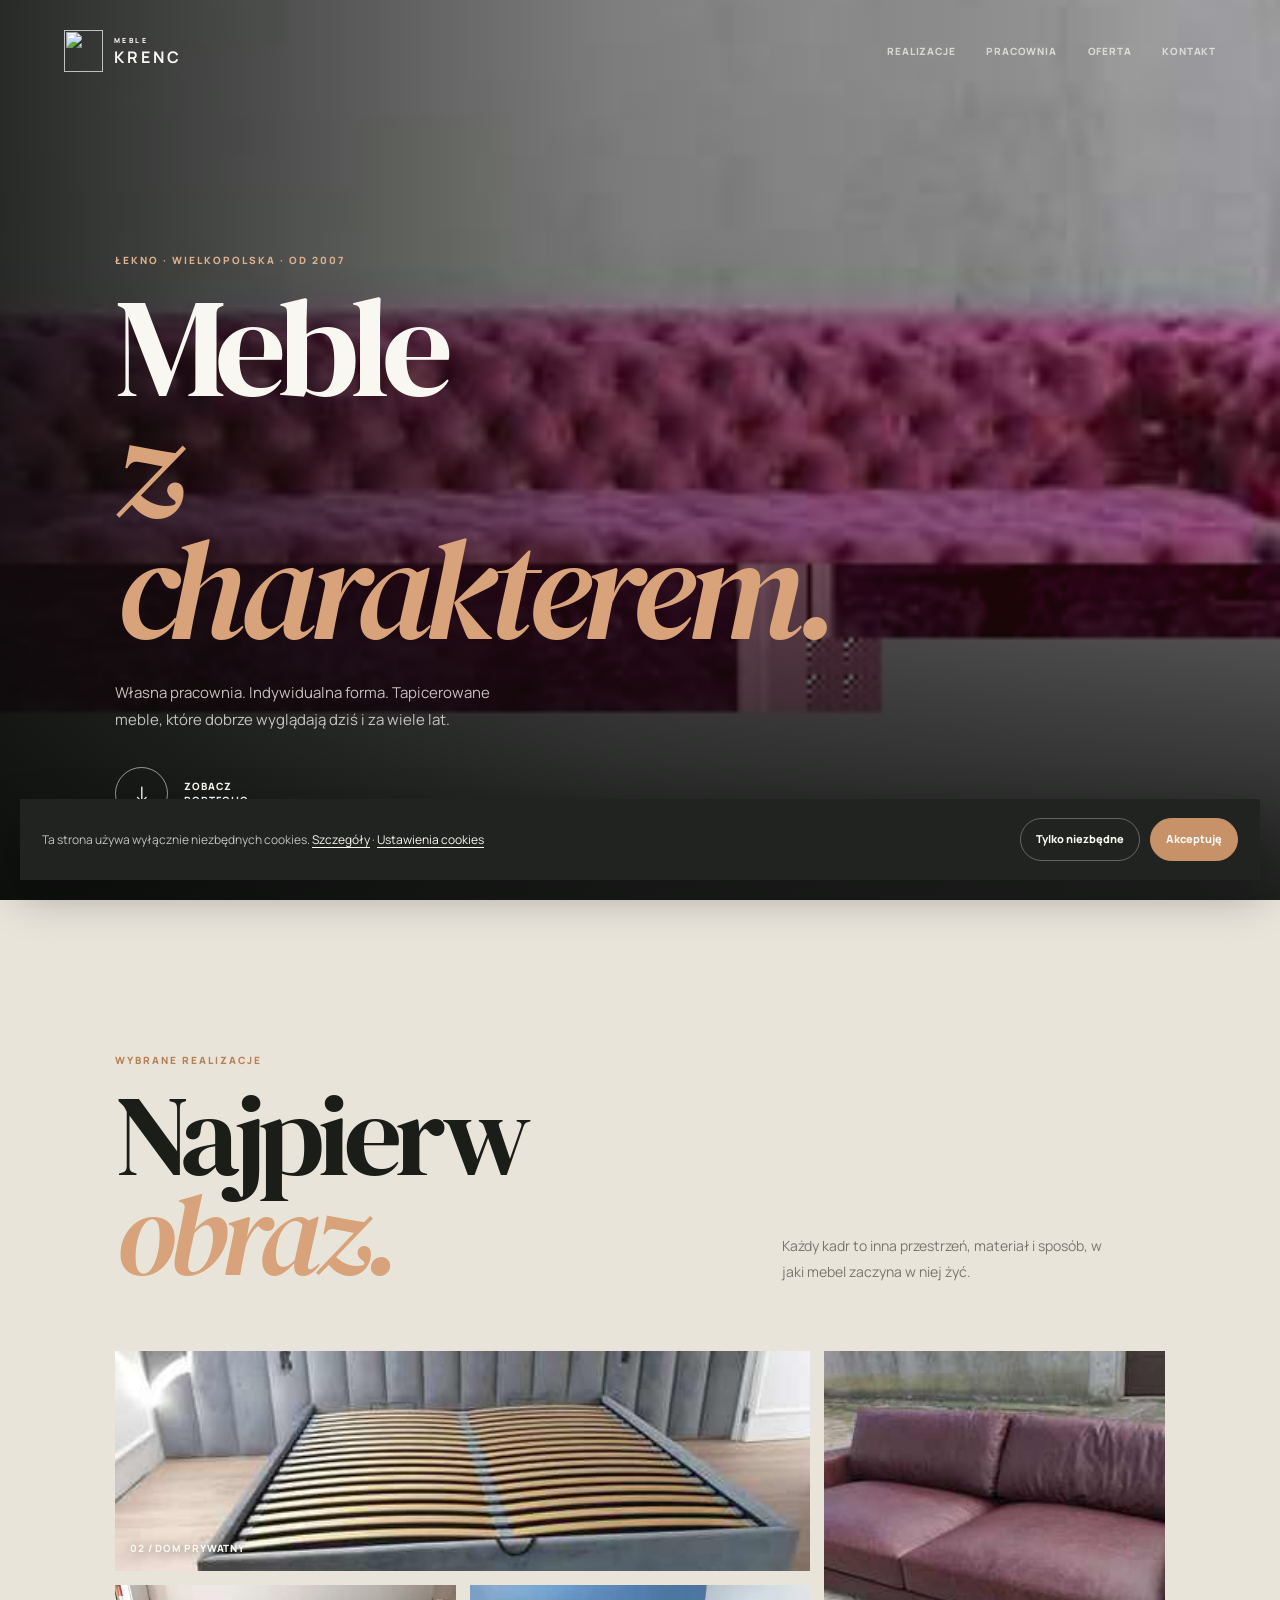
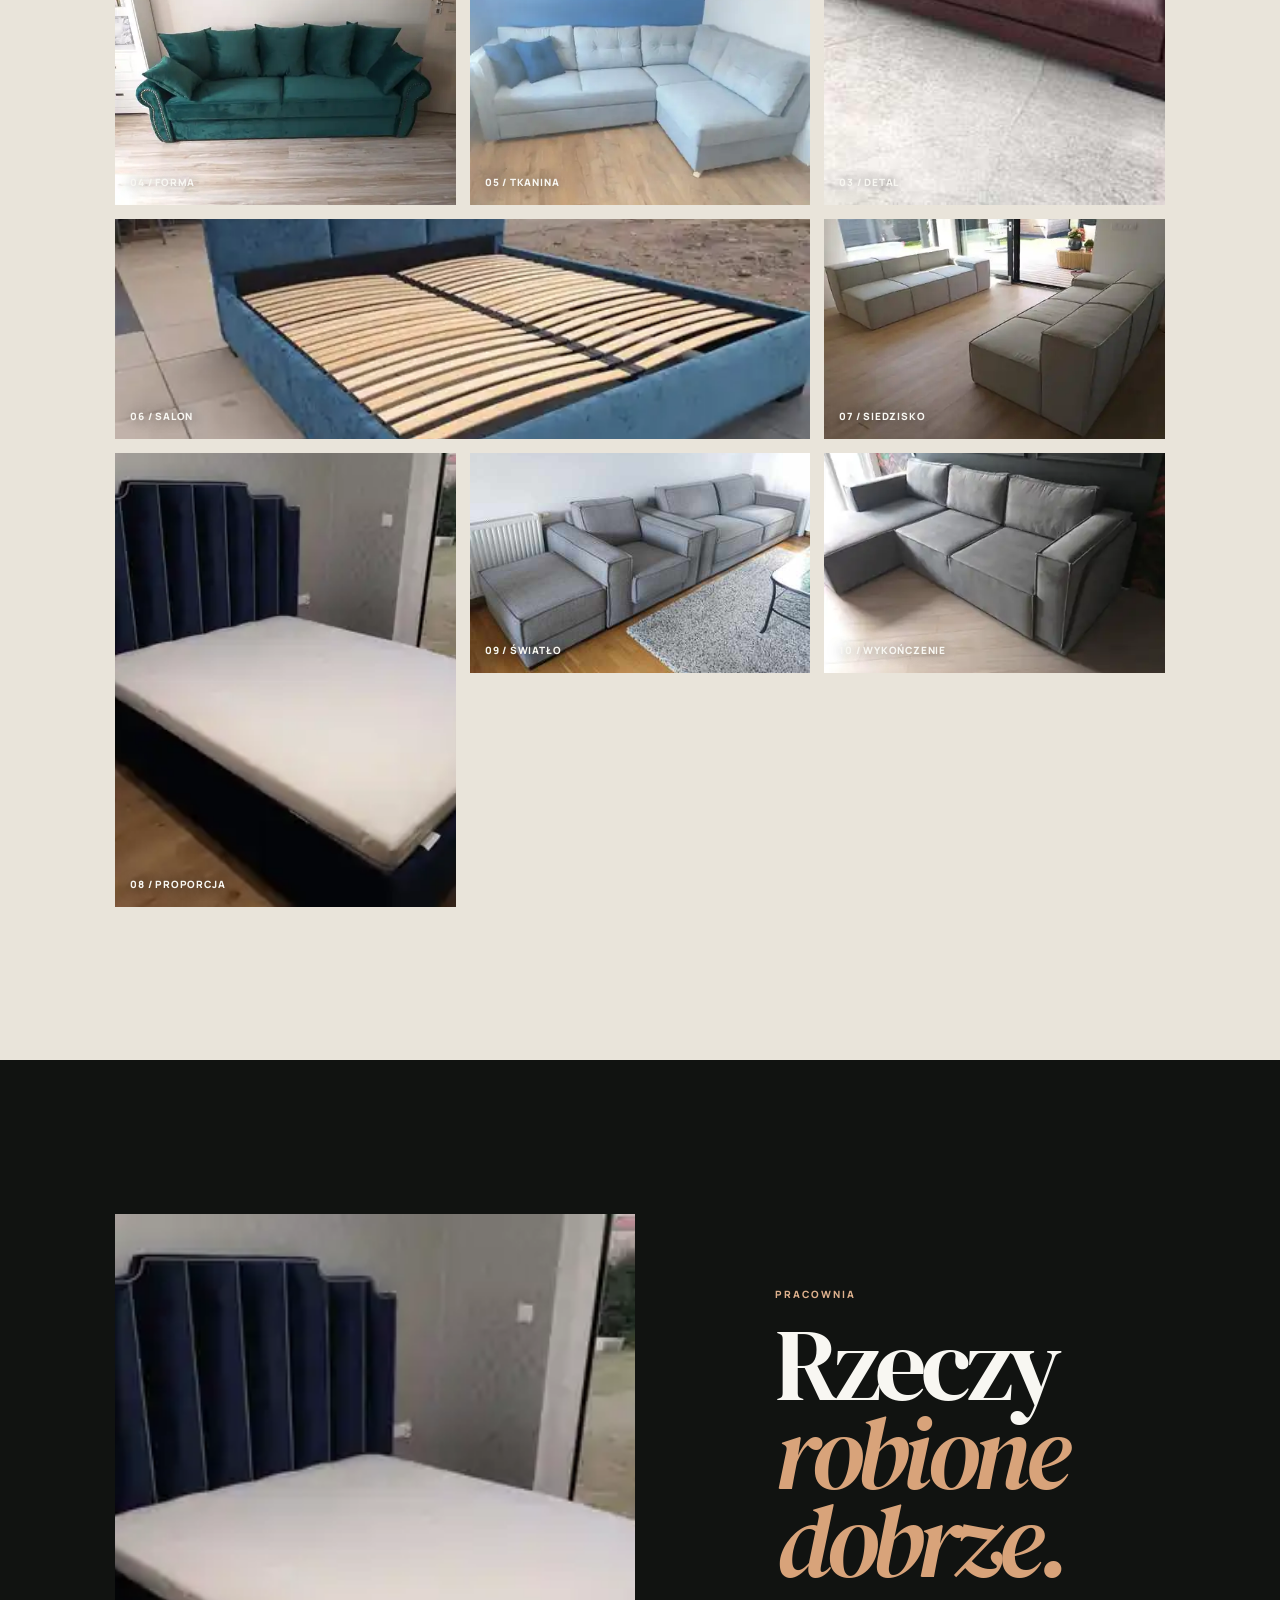
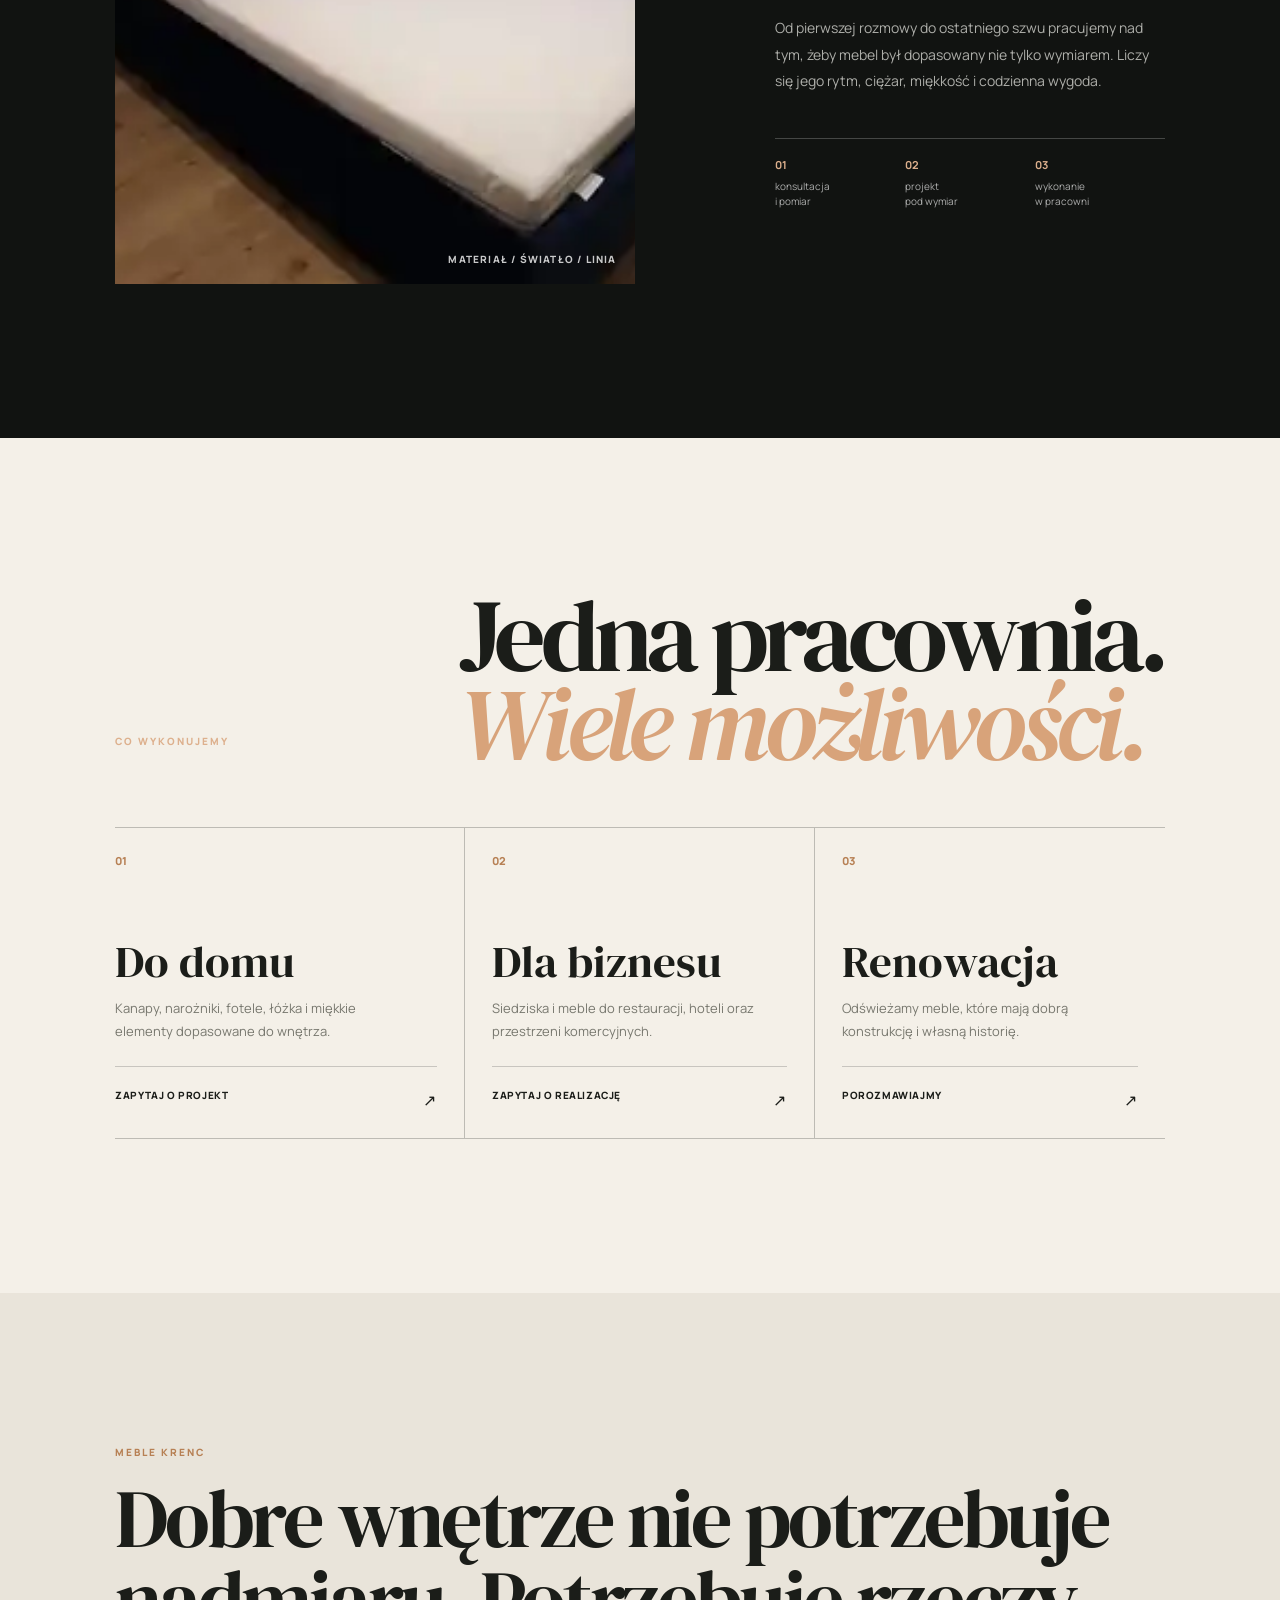
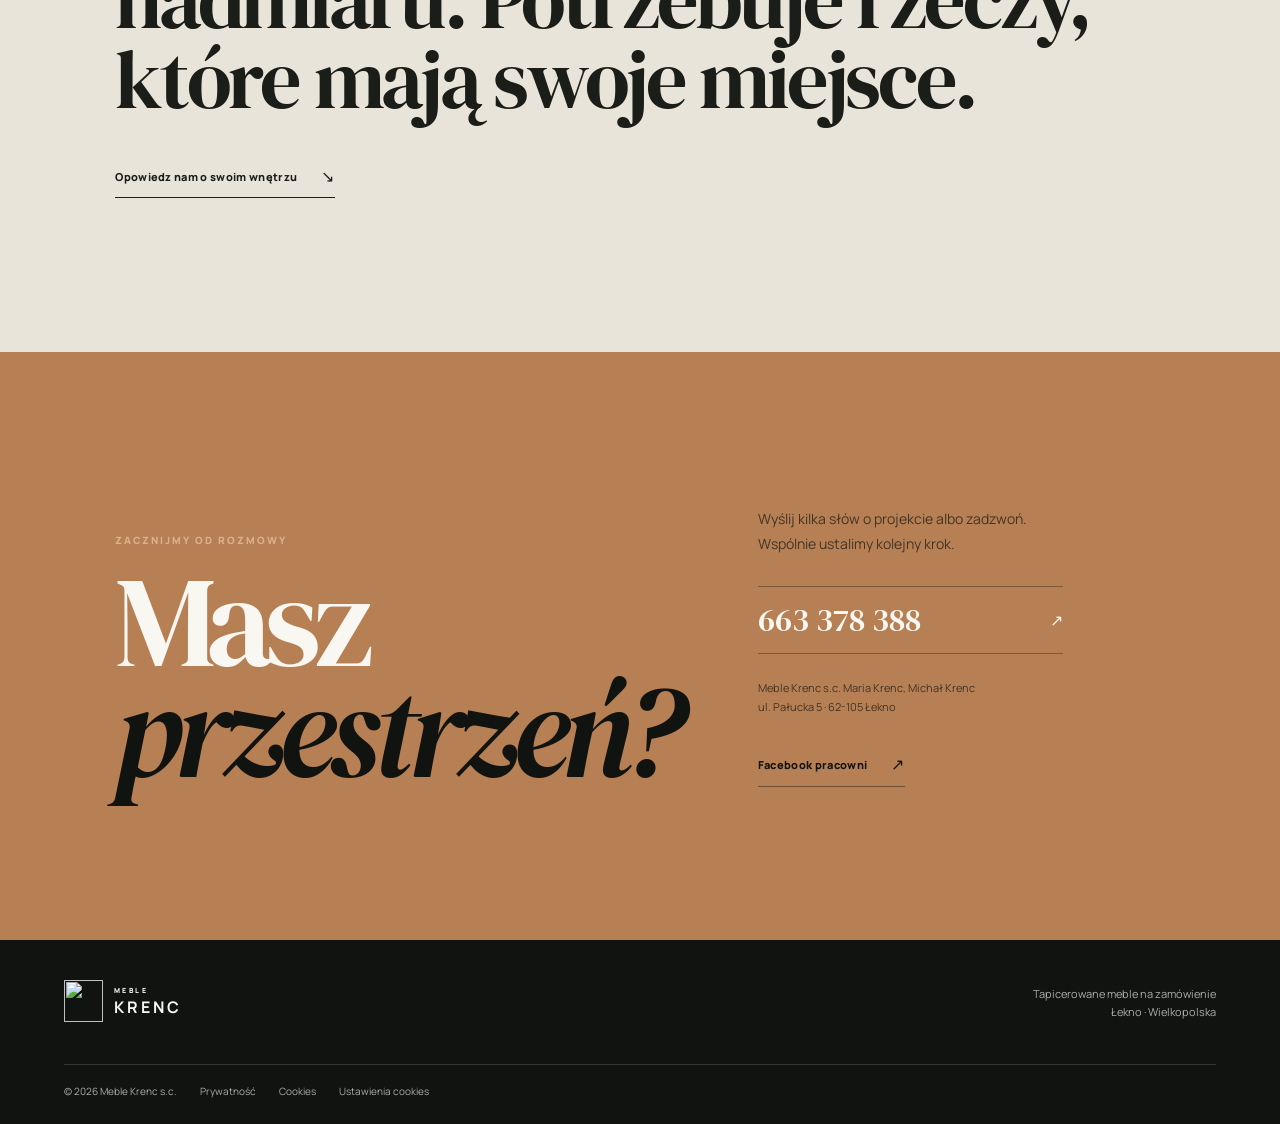
==== index.html @ 5c6c51c1 "create gallery proposal" ====
<!doctype html>
<html lang="pl">
<head>
  <meta charset="utf-8" />
  <meta name="viewport" content="width=device-width, initial-scale=1" />
  <meta name="theme-color" content="#111311" />
  <meta name="description" content="Meble Krenc — meble tapicerowane wykonywane na zamówienie." />
  <title>Meble Krenc — gallery proposal</title>
  <link rel="icon" href="assets/favicon.svg" type="image/svg+xml" />
  <link rel="stylesheet" href="style.css" />
  <script defer src="app.js"></script>
</head>
<body>
  <a class="skip" href="#main">Przejdź do treści</a>
  <header class="site-header">
    <a class="brand" href="#start" aria-label="Meble Krenc — początek strony"><img src="assets/logo-light.svg" alt="" /><span><small>MEBLE</small><strong>KRENC</strong></span></a>
    <button class="menu" type="button" aria-expanded="false" aria-controls="site-nav"><i></i><i></i><span class="sr-only">Otwórz menu</span></button>
    <nav class="site-nav" id="site-nav" aria-label="Nawigacja"><a href="#realizacje">Realizacje</a><a href="#pracownia">Pracownia</a><a href="#oferta">Oferta</a><a href="#kontakt">Kontakt</a></nav>
  </header>

  <main id="main">
    <section class="hero" id="start">
      <figure class="hero-media"><img src="assets/realizacja-01.svg" alt="Mebel tapicerowany w jasnym wnętrzu — realizacja Meble Krenc" /><span class="hero-shade"></span></figure>
      <div class="hero-content"><p class="eyebrow">Łekno · Wielkopolska · od 2007</p><h1>Meble<br /><em>z charakterem.</em></h1><p class="hero-lead">Własna pracownia. Indywidualna forma. Tapicerowane meble, które dobrze wyglądają dziś i za wiele lat.</p><a class="circle-link" href="#realizacje" aria-label="Zobacz realizacje"><span>↓</span><small>zobacz<br />portfolio</small></a></div>
      <div class="hero-index">01 <span>/</span> 04</div>
    </section>

    <section class="work section" id="realizacje">
      <div class="section-intro"><p class="eyebrow dark">Wybrane realizacje</p><h2>Najpierw<br /><em>obraz.</em></h2><p>Każdy kadr to inna przestrzeń, materiał i sposób, w jaki mebel zaczyna w niej żyć.</p></div>
      <div class="work-grid">
        <a class="work-card work-card--wide" data-lightbox href="assets/realizacja-02.svg"><img src="assets/realizacja-02.svg" alt="Realizacja Meble Krenc 02" /><span>02 / dom prywatny</span></a>
        <a class="work-card work-card--tall" data-lightbox href="assets/realizacja-03.svg"><img src="assets/realizacja-03.svg" alt="Realizacja Meble Krenc 03" /><span>03 / detal</span></a>
        <a class="work-card" data-lightbox href="assets/realizacja-04.svg"><img src="assets/realizacja-04.svg" alt="Realizacja Meble Krenc 04" /><span>04 / forma</span></a>
        <a class="work-card" data-lightbox href="assets/realizacja-05.svg"><img src="assets/realizacja-05.svg" alt="Realizacja Meble Krenc 05" /><span>05 / tkanina</span></a>
        <a class="work-card work-card--wide" data-lightbox href="assets/realizacja-06.svg"><img src="assets/realizacja-06.svg" alt="Realizacja Meble Krenc 06" /><span>06 / salon</span></a>
        <a class="work-card" data-lightbox href="assets/realizacja-07.svg"><img src="assets/realizacja-07.svg" alt="Realizacja Meble Krenc 07" /><span>07 / siedzisko</span></a>
        <a class="work-card work-card--tall" data-lightbox href="assets/realizacja-08.svg"><img src="assets/realizacja-08.svg" alt="Realizacja Meble Krenc 08" /><span>08 / proporcja</span></a>
        <a class="work-card" data-lightbox href="assets/realizacja-09.svg"><img src="assets/realizacja-09.svg" alt="Realizacja Meble Krenc 09" /><span>09 / światło</span></a>
        <a class="work-card" data-lightbox href="assets/realizacja-10.svg"><img src="assets/realizacja-10.svg" alt="Realizacja Meble Krenc 10" /><span>10 / wykończenie</span></a>
      </div>
    </section>

    <section class="atelier section" id="pracownia"><div class="atelier-image"><img src="assets/realizacja-08.svg" alt="Detal tapicerowanego mebla Meble Krenc" /><span class="image-note">materiał / światło / linia</span></div><div class="atelier-copy"><p class="eyebrow">Pracownia</p><h2>Rzeczy<br /><em>robione dobrze.</em></h2><p>Od pierwszej rozmowy do ostatniego szwu pracujemy nad tym, żeby mebel był dopasowany nie tylko wymiarem. Liczy się jego rytm, ciężar, miękkość i codzienna wygoda.</p><div class="stats"><span><b>01</b> konsultacja<br />i pomiar</span><span><b>02</b> projekt<br />pod wymiar</span><span><b>03</b> wykonanie<br />w pracowni</span></div></div></section>

    <section class="offer section" id="oferta"><div class="offer-head"><p class="eyebrow">Co wykonujemy</p><h2>Jedna pracownia.<br /><em>Wiele możliwości.</em></h2></div><div class="offer-list"><article><span>01</span><h3>Do domu</h3><p>Kanapy, narożniki, fotele, łóżka i miękkie elementy dopasowane do wnętrza.</p><a href="#kontakt">Zapytaj o projekt <b>↗</b></a></article><article><span>02</span><h3>Dla biznesu</h3><p>Siedziska i meble do restauracji, hoteli oraz przestrzeni komercyjnych.</p><a href="#kontakt">Zapytaj o realizację <b>↗</b></a></article><article><span>03</span><h3>Renowacja</h3><p>Odświeżamy meble, które mają dobrą konstrukcję i własną historię.</p><a href="#kontakt">Porozmawiajmy <b>↗</b></a></article></div></section>

    <section class="statement section"><p class="eyebrow dark">Meble Krenc</p><p class="statement-text">Dobre wnętrze nie potrzebuje nadmiaru. Potrzebuje rzeczy, które mają swoje miejsce.</p><a class="line-link" href="#kontakt">Opowiedz nam o swoim wnętrzu <b>↘</b></a></section>

    <section class="contact section" id="kontakt"><div><p class="eyebrow">Zacznijmy od rozmowy</p><h2>Masz<br /><em>przestrzeń?</em></h2></div><div class="contact-detail"><p>Wyślij kilka słów o projekcie albo zadzwoń. Wspólnie ustalimy kolejny krok.</p><a class="contact-phone" href="tel:+48663378388">663 378 388 <b>↗</b></a><p class="contact-address">Meble Krenc s.c. Maria Krenc, Michał Krenc<br />ul. Pałucka 5 · 62-105 Łekno</p><a class="line-link" href="https://www.facebook.com/MebleKrenc/" target="_blank" rel="noreferrer">Facebook pracowni <b>↗</b></a></div></section>
  </main>

  <footer class="footer"><div class="footer-mark"><a class="brand" href="#start"><img src="assets/logo-light.svg" alt="" /><span><small>MEBLE</small><strong>KRENC</strong></span></a><p>Tapicerowane meble na zamówienie<br />Łekno · Wielkopolska</p></div><div class="footer-links"><span>© <span data-year></span> Meble Krenc s.c.</span><a href="polityka-prywatnosci.html">Prywatność</a><a href="cookies.html">Cookies</a><button class="footer-cookie" data-cookie-open type="button">Ustawienia cookies</button></div></footer>

  <div class="lightbox" data-lightbox-root hidden><button data-lightbox-close type="button" aria-label="Zamknij">×</button><img data-lightbox-image alt="" /></div>
  <aside class="cookie-bar" data-cookie-bar hidden><p>Ta strona używa wyłącznie niezbędnych cookies. <a href="cookies.html">Szczegóły</a> · <button class="cookie-open" data-cookie-open type="button">Ustawienia cookies</button></p><div class="cookie-actions"><button data-cookie-essential type="button">Tylko niezbędne</button><button data-cookie-accept type="button">Akceptuję</button></div></aside>
  <div class="cookie-settings" data-cookie-settings hidden><section class="cookie-dialog" role="dialog" aria-modal="true" aria-labelledby="cookie-title"><h2 id="cookie-title">Ustawienia cookies</h2><p>Ta statyczna wersja nie używa narzędzi analitycznych ani marketingowych.</p><div class="cookie-row"><span>Niezbędne<small>Zawsze aktywne — potrzebne do działania strony.</small></span><input type="checkbox" checked disabled aria-label="Cookies niezbędne" /></div><div class="cookie-row"><span>Analityczne<small>Obecnie nieużywane.</small></span><input type="checkbox" disabled aria-label="Cookies analityczne" /></div><div class="cookie-actions"><button data-cookie-close type="button">Anuluj</button><button data-cookie-save type="button">Zapisz wybór</button></div></section></div>
</body>
</html>
---- style.css ----
@import url('https://fonts.googleapis.com/css2?family=DM+Serif+Display:ital@0;1&family=Manrope:wght@400;500;600;700;800&display=swap');
:root{--black:#111311;--ink:#1b1d19;--paper:#e9e4da;--cream:#f4f0e8;--white:#f8f7f2;--copper:#b78054;--muted:#77776e;--display:'DM Serif Display',Georgia,serif;--body:'Manrope',Arial,sans-serif}*{box-sizing:border-box}html{scroll-behavior:smooth}body{margin:0;color:var(--white);background:var(--black);font:15px/1.7 var(--body);-webkit-font-smoothing:antialiased;overflow-x:hidden}body.menu-open{overflow:hidden}a{color:inherit;text-decoration:none}button{font:inherit;cursor:pointer}img{display:block;width:100%;max-width:100%}.skip{position:fixed;z-index:40;top:-60px;left:20px;padding:11px 15px;color:var(--black);background:var(--white)}.skip:focus{top:20px}.sr-only{position:absolute;width:1px;height:1px;overflow:hidden;clip:rect(0,0,0,0)}.site-header{position:absolute;z-index:10;top:0;right:0;left:0;display:flex;align-items:center;justify-content:space-between;padding:30px clamp(22px,5vw,74px)}.brand{display:inline-flex;align-items:center;gap:11px;color:var(--white)}.brand img{width:39px;height:42px;object-fit:contain}.brand span{display:flex;flex-direction:column;line-height:1}.brand small{font-size:7px;font-weight:800;letter-spacing:.35em}.brand strong{margin-top:5px;font-size:16px;letter-spacing:.18em}.site-nav{display:flex;align-items:center;gap:31px;font-size:10px;font-weight:800;letter-spacing:.08em;text-transform:uppercase}.site-nav a{opacity:.7;transition:color .2s,opacity .2s}.site-nav a:hover,.site-nav a:focus-visible{color:#d9a57b;opacity:1}.menu{display:none;width:43px;height:43px;padding:0;border:1px solid rgba(255,255,255,.45);border-radius:50%;background:transparent}.menu i{display:block;width:15px;height:1px;margin:5px auto;background:var(--white);transition:.2s}.menu[aria-expanded=true] i:first-child{transform:translateY(3px) rotate(45deg)}.menu[aria-expanded=true] i:nth-child(2){transform:translateY(-3px) rotate(-45deg)}.hero{position:relative;isolation:isolate;min-height:100svh;padding:clamp(150px,21vh,230px) clamp(22px,9vw,145px) 80px;display:flex;align-items:flex-end}.hero-media{position:absolute;z-index:-2;inset:0;margin:0;background:#252721}.hero-media img{height:100%;object-fit:cover;object-position:center}.hero-shade{position:absolute;inset:0;background:linear-gradient(90deg,rgba(10,12,10,.84) 0%,rgba(10,12,10,.38) 48%,rgba(10,12,10,.18) 100%),linear-gradient(0deg,rgba(10,12,10,.8),transparent 45%)}.hero-content{max-width:800px}.eyebrow{margin:0 0 20px;color:#ddb08d;font-size:10px;font-weight:800;letter-spacing:.2em;text-transform:uppercase;line-height:1.2}.eyebrow.dark{color:var(--copper)}h1,h2{margin:0;font:400 clamp(72px,11vw,176px)/.86 var(--display);letter-spacing:-.055em}h1 em,h2 em{color:#d8a37a;font-style:italic}.hero-lead{max-width:420px;margin:30px 0 34px;color:rgba(248,247,242,.76);font-size:15px;line-height:1.8}.circle-link{display:inline-flex;align-items:center;gap:16px}.circle-link span{display:grid;place-items:center;width:53px;height:53px;border:1px solid rgba(255,255,255,.55);border-radius:50%;font-size:22px;transition:.2s}.circle-link:hover span{color:var(--black);background:var(--white);border-color:var(--white)}.circle-link small{font-size:10px;font-weight:800;letter-spacing:.09em;text-transform:uppercase;line-height:1.35}.hero-index{position:absolute;right:clamp(22px,5vw,74px);bottom:37px;color:rgba(255,255,255,.75);font-size:11px;font-weight:800;letter-spacing:.12em}.hero-index span{margin:0 9px;color:var(--copper)}.section{padding:clamp(90px,12vw,180px) clamp(22px,9vw,145px)}.work{color:var(--ink);background:var(--paper)}.section-intro{display:grid;grid-template-columns:1.1fr .8fr;grid-template-rows:auto auto;column-gap:11vw;margin-bottom:67px}.section-intro .eyebrow{grid-column:1 / 3}.section-intro h2{grid-row:2;font-size:clamp(66px,9vw,145px)}.section-intro>p:last-child{align-self:end;max-width:330px;margin:0;color:var(--muted);font-size:14px;line-height:1.8}.work-grid{display:grid;grid-template-columns:1fr 1fr 1fr;grid-auto-rows:220px;gap:14px}.work-card{position:relative;display:block;overflow:hidden;background:#d4cec3}.work-card--wide{grid-column:span 2}.work-card--tall{grid-row:span 2}.work-card img{height:100%;object-fit:cover;transition:transform .6s cubic-bezier(.2,.7,.2,1),filter .4s}.work-card:hover img{transform:scale(1.04);filter:brightness(.82)}.work-card span{position:absolute;right:15px;bottom:14px;left:15px;color:var(--white);font-size:10px;font-weight:800;letter-spacing:.08em;text-transform:uppercase;text-shadow:0 1px 12px rgba(0,0,0,.55)}.atelier{display:grid;grid-template-columns:minmax(0,1fr) minmax(300px,.75fr);align-items:center;gap:clamp(45px,11vw,170px);background:var(--black)}.atelier-image{position:relative;margin:0;height:min(670px,58vw);background:#252721}.atelier-image img{height:100%;object-fit:cover}.image-note{position:absolute;right:18px;bottom:16px;color:rgba(255,255,255,.78);font-size:10px;font-weight:800;letter-spacing:.12em;text-transform:uppercase}.atelier-copy{max-width:460px}.atelier-copy h2{font-size:clamp(64px,8vw,128px)}.atelier-copy>p:not(.eyebrow){margin:31px 0 43px;color:rgba(248,247,242,.68);font-size:14px;line-height:1.9}.stats{display:grid;grid-template-columns:repeat(3,1fr);border-top:1px solid rgba(255,255,255,.22);padding-top:17px}.stats span{color:rgba(255,255,255,.65);font-size:10px;line-height:1.55}.stats b{display:block;margin-bottom:6px;color:#ddb08d;font-size:11px}.offer{color:var(--ink);background:var(--cream)}.offer-head{display:flex;justify-content:space-between;align-items:end;gap:40px;margin-bottom:60px}.offer-head h2{font-size:clamp(60px,8vw,130px)}.offer-list{display:grid;grid-template-columns:repeat(3,1fr);border-top:1px solid rgba(27,29,25,.25);border-bottom:1px solid rgba(27,29,25,.25)}.offer-list article{min-height:310px;display:flex;flex-direction:column;padding:24px 27px 24px 0;border-right:1px solid rgba(27,29,25,.25)}.offer-list article+article{padding-left:27px}.offer-list article:last-child{border:0}.offer-list article>span{color:var(--copper);font-size:11px;font-weight:800}.offer-list h3{margin:68px 0 13px;font:400 45px/1 var(--display)}.offer-list p{max-width:285px;margin:0;color:var(--muted);font-size:13px;line-height:1.75}.offer-list a{display:flex;justify-content:space-between;gap:15px;margin-top:auto;padding-top:20px;border-top:1px solid rgba(27,29,25,.2);font-size:10px;font-weight:800;text-transform:uppercase;letter-spacing:.06em}.offer-list a b,.line-link b,.contact-phone b{font-size:16px;font-weight:400}.offer-list a:hover,.line-link:hover{color:var(--copper)}.statement{color:var(--ink);background:var(--paper)}.statement-text{max-width:1050px;margin:0;font:400 clamp(44px,6.4vw,100px)/.98 var(--display);letter-spacing:-.04em}.line-link{display:inline-flex;align-items:center;gap:24px;margin-top:44px;padding-bottom:7px;border-bottom:1px solid currentColor;font-size:11px;font-weight:800;letter-spacing:.03em}.contact{display:grid;grid-template-columns:1fr .75fr;gap:80px;align-items:end;color:var(--white);background:var(--copper)}.contact h2{font-size:clamp(73px,10vw,160px)}.contact h2 em{color:var(--black)}.contact-detail{max-width:390px}.contact-detail>p:first-child{margin:0 0 30px;color:rgba(17,19,17,.7);font-size:14px;line-height:1.8}.contact-phone{display:flex;justify-content:space-between;align-items:center;padding:17px 0;border-top:1px solid rgba(17,19,17,.35);border-bottom:1px solid rgba(17,19,17,.35);font:400 32px/1 var(--display)}.contact-phone:hover{color:var(--white)}.contact-address{margin:25px 0;color:rgba(17,19,17,.7);font-size:11px;line-height:1.7}.contact-detail .line-link{margin-top:10px;color:var(--black);border-color:rgba(17,19,17,.45)}.footer{padding:40px clamp(22px,5vw,74px) 24px;color:rgba(255,255,255,.65);background:var(--black)}.footer-mark{display:flex;justify-content:space-between;align-items:end;gap:30px;padding-bottom:42px}.footer-mark p{margin:0;text-align:right;font-size:11px;line-height:1.7}.footer-links{display:flex;align-items:center;gap:23px;padding-top:18px;border-top:1px solid rgba(255,255,255,.15);font-size:10px}.footer-links a:hover,.footer-cookie:hover{color:var(--white)}.footer-cookie{border:0;padding:0;color:inherit;background:none;font:inherit;font-size:10px}.lightbox{position:fixed;z-index:30;inset:0;display:grid;place-items:center;padding:5vw;background:rgba(5,6,5,.93)}.lightbox[hidden],.cookie-bar[hidden],.cookie-settings[hidden]{display:none}.lightbox img{width:auto;max-width:90vw;height:auto;max-height:87vh;object-fit:contain}.lightbox button{position:absolute;top:19px;right:25px;border:0;color:var(--white);background:none;font-size:40px;font-weight:200}.cookie-bar{position:fixed;z-index:25;right:20px;bottom:20px;left:20px;display:flex;align-items:center;justify-content:space-between;gap:25px;padding:19px 22px;color:var(--white);background:#20231f;box-shadow:0 16px 45px rgba(0,0,0,.28)}.cookie-bar p{margin:0;color:rgba(255,255,255,.72);font-size:12px;line-height:1.5}.cookie-bar a,.cookie-open{color:var(--white);text-decoration:underline;text-underline-offset:3px}.cookie-open{border:0;padding:0;background:none;font:inherit}.cookie-actions{display:flex;flex:none;gap:10px}.cookie-actions button{padding:11px 15px;border:1px solid rgba(255,255,255,.3);border-radius:999px;color:var(--white);background:transparent;font-size:11px;font-weight:800}.cookie-actions button:last-child{border-color:#c79268;background:#c79268}.cookie-settings{position:fixed;z-index:26;inset:0;display:grid;place-items:center;padding:20px;background:rgba(0,0,0,.62)}.cookie-dialog{width:min(510px,100%);padding:31px;color:var(--ink);background:var(--white);box-shadow:0 20px 60px rgba(0,0,0,.35)}.cookie-dialog h2{margin:0;font-size:38px}.cookie-dialog>p{margin:13px 0 24px;color:var(--muted);font-size:13px}.cookie-row{display:flex;align-items:center;justify-content:space-between;padding:15px 0;border-top:1px solid rgba(27,29,25,.18);font-size:13px}.cookie-row small{display:block;margin-top:3px;color:var(--muted);font-size:11px}.cookie-row input{accent-color:var(--copper)}.cookie-dialog .cookie-actions{justify-content:flex-end;margin-top:20px}.cookie-dialog .cookie-actions button{color:var(--ink);border-color:rgba(27,29,25,.22)}.cookie-dialog .cookie-actions button:last-child{color:var(--white);border-color:var(--ink);background:var(--ink)}
@media(max-width:900px){.section{padding:95px 32px}.hero{padding-right:32px;padding-left:32px}.section-intro{grid-template-columns:1fr;row-gap:25px}.section-intro .eyebrow{grid-column:auto}.section-intro h2{grid-row:auto}.section-intro>p:last-child{align-self:auto}.work-grid{grid-template-columns:1fr 1fr;grid-auto-rows:260px}.work-card--wide{grid-column:span 2}.atelier{grid-template-columns:1fr;gap:50px}.atelier-image{height:min(620px,86vw)}.offer-head{display:block}.offer-list{grid-template-columns:1fr}.offer-list article,.offer-list article+article{min-height:0;padding:27px 0;border-right:0;border-bottom:1px solid rgba(27,29,25,.25)}.offer-list h3{margin-top:42px}.contact{grid-template-columns:1fr;gap:48px}.footer-mark{align-items:start;flex-direction:column}.footer-mark p{text-align:left}.footer-links{flex-wrap:wrap;gap:13px 20px}.footer-links>span{width:100%}}
@media(max-width:680px){.site-header{padding:20px 18px}.brand img{width:34px;height:37px}.brand strong{font-size:14px}.menu{display:block}.site-nav{position:fixed;z-index:9;inset:0;display:flex;align-items:flex-start;justify-content:center;flex-direction:column;gap:0;padding:95px 25px 25px;color:var(--white);background:var(--black);visibility:hidden;opacity:0;pointer-events:none;transform:translateX(100%);transition:.25s}.site-nav.is-open{visibility:visible;opacity:1;pointer-events:auto;transform:none}.site-nav a{width:100%;padding:16px 0;border-bottom:1px solid rgba(255,255,255,.17);font-size:17px;opacity:1}.hero{min-height:720px;padding:145px 18px 70px}.hero-content{max-width:100%}h1{font-size:clamp(67px,18vw,92px)}.hero-lead{font-size:14px}.hero-index{right:18px;bottom:25px}.section{padding:77px 18px}.section-intro h2{font-size:clamp(65px,18vw,84px)}.section-intro{margin-bottom:42px}.work-grid{grid-template-columns:1fr 1fr;grid-auto-rows:165px;gap:9px}.work-card--wide{grid-column:span 2}.work-card--tall{grid-row:span 2}.work-card span{right:9px;bottom:8px;left:9px;font-size:8px}.atelier-image{height:390px}.atelier-copy h2{font-size:clamp(63px,17vw,82px)}.atelier-copy>p:not(.eyebrow){margin:26px 0 35px;font-size:13px}.stats{gap:10px}.stats span{font-size:9px}.offer-head h2{font-size:clamp(57px,16vw,78px)}.offer-list h3{font-size:41px}.statement-text{font-size:clamp(42px,12vw,60px)}.contact h2{font-size:clamp(67px,18vw,88px)}.contact-phone{font-size:28px}.footer{padding-right:18px;padding-left:18px}.cookie-bar{right:12px;bottom:12px;left:12px;align-items:stretch;flex-direction:column;gap:16px;padding:17px}.cookie-actions{display:grid;grid-template-columns:1fr 1fr}.cookie-actions button{padding:12px 8px}.cookie-dialog{padding:24px}.cookie-dialog h2{font-size:32px}}
@media(prefers-reduced-motion:reduce){html{scroll-behavior:auto}.work-card img{transition:none}}
.legal-page{background:var(--black)}.legal{min-height:calc(100vh - 190px);padding-top:190px}.legal h1{font-size:clamp(70px,10vw,150px)}.legal-body{max-width:730px;margin-top:70px;padding-top:30px;border-top:1px solid rgba(255,255,255,.2)}.legal-body h2{margin:38px 0 8px;font:400 34px/1 var(--display)}.legal-body h2:first-child{margin-top:0}.legal-body p{margin:0;color:rgba(255,255,255,.68);font-size:14px;line-height:1.85}.legal-body a{color:#ddb08d;text-decoration:underline;text-underline-offset:3px}.legal-date{margin-top:46px!important;font-size:11px!important}@media(max-width:680px){.legal{padding-top:150px}.legal h1{font-size:clamp(62px,17vw,84px)}.legal-body{margin-top:52px}.legal-body h2{font-size:29px}}
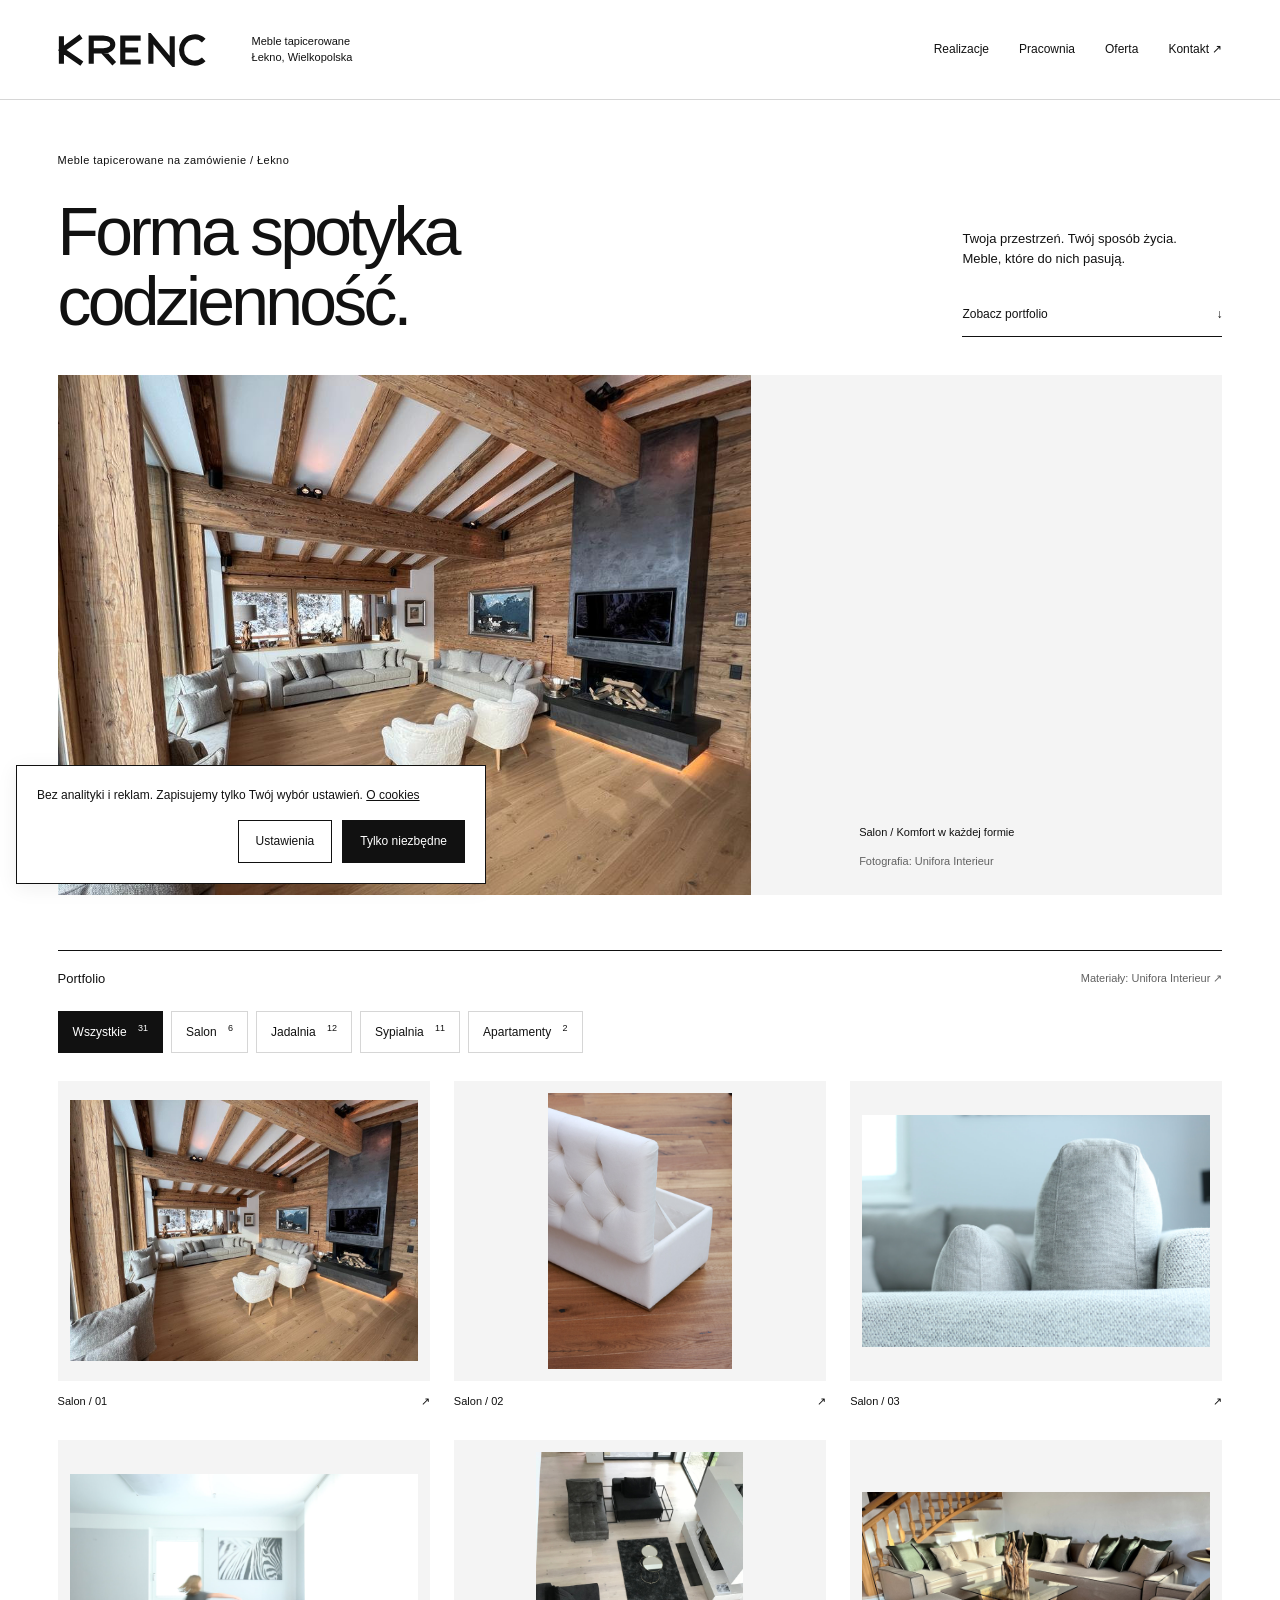
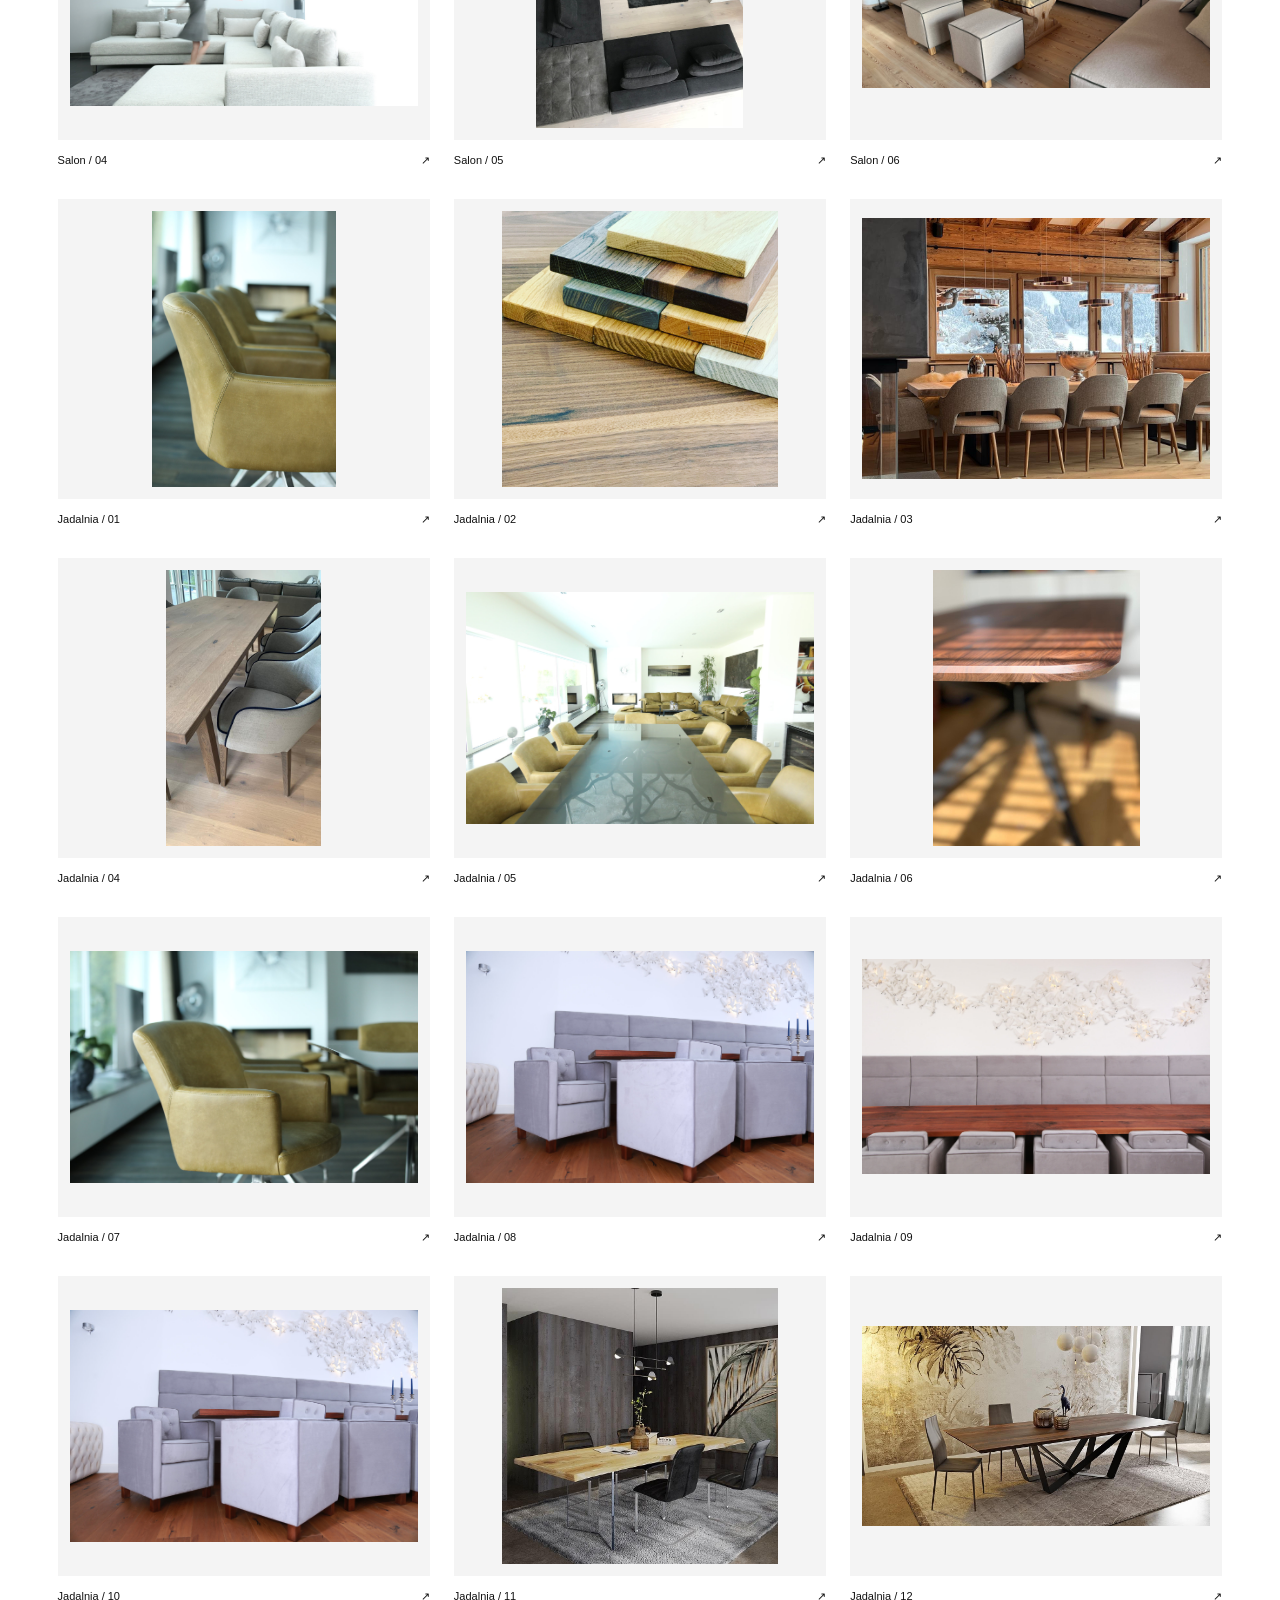
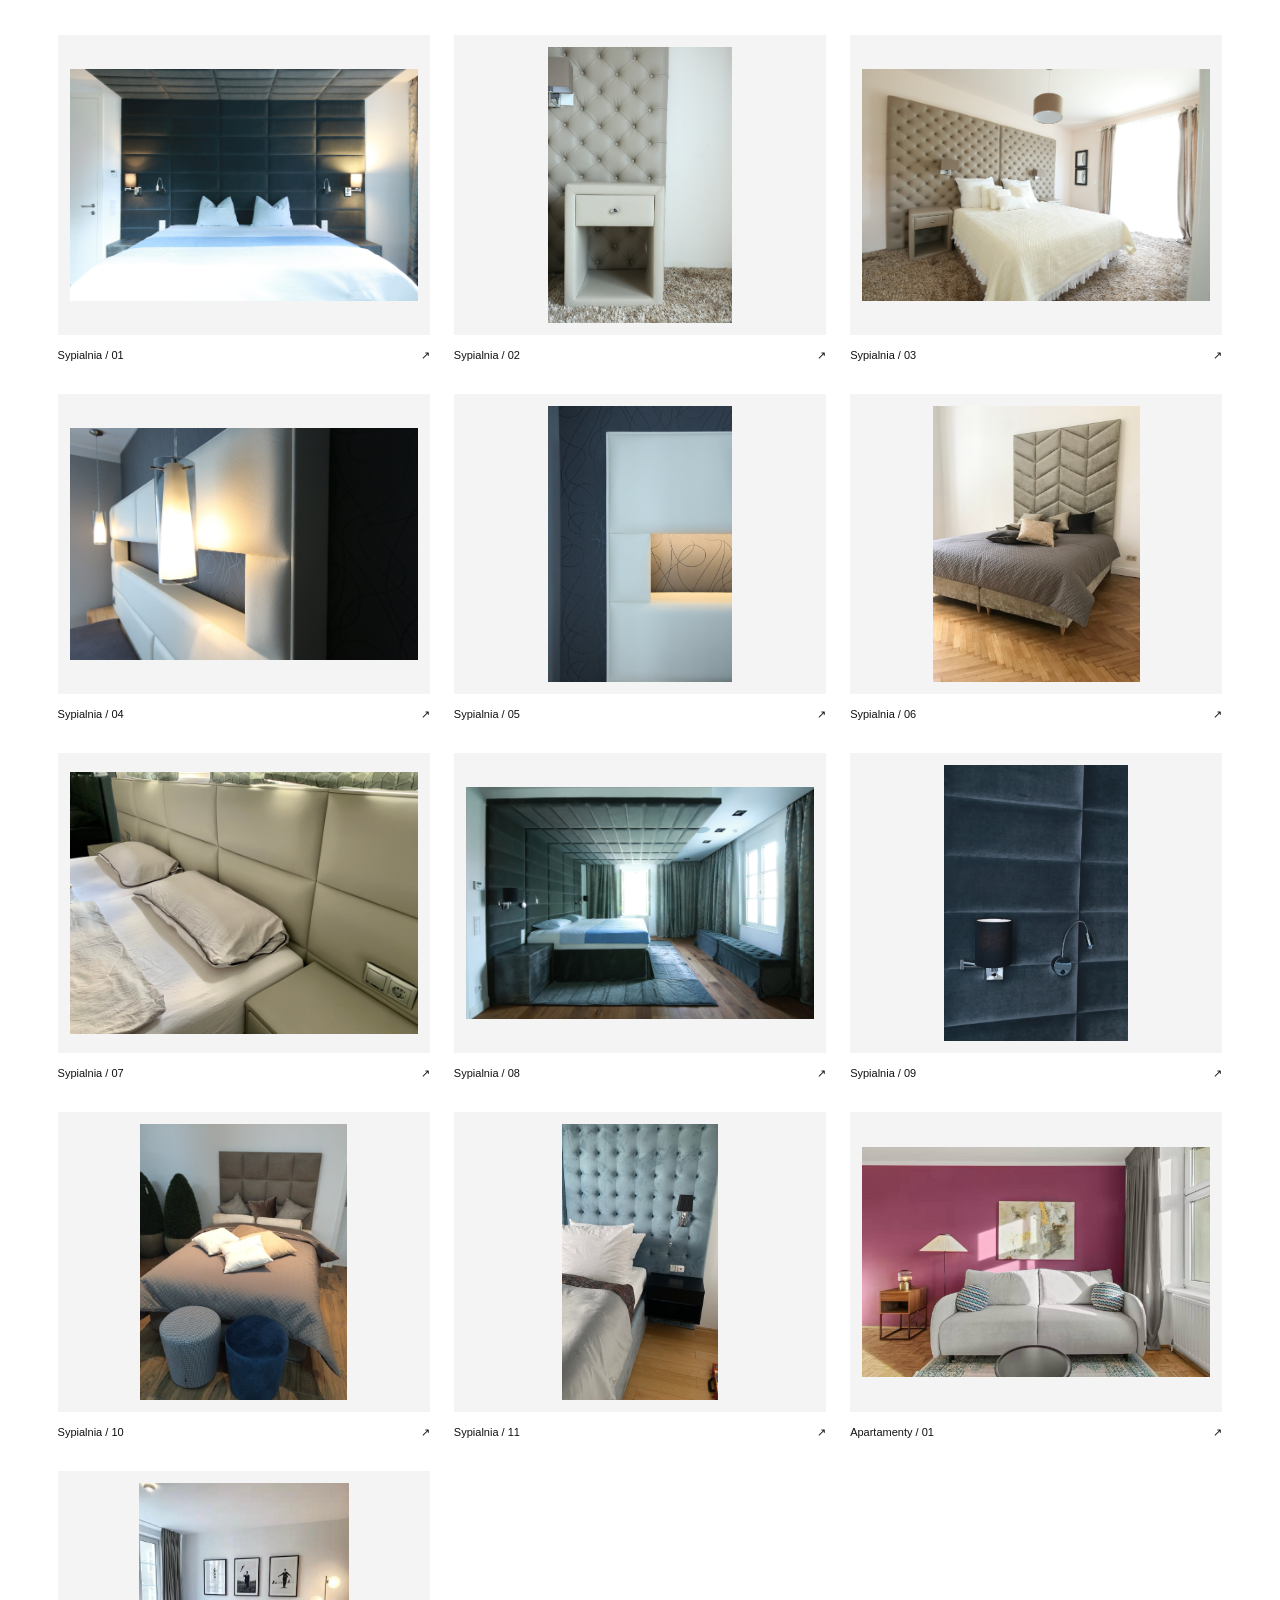
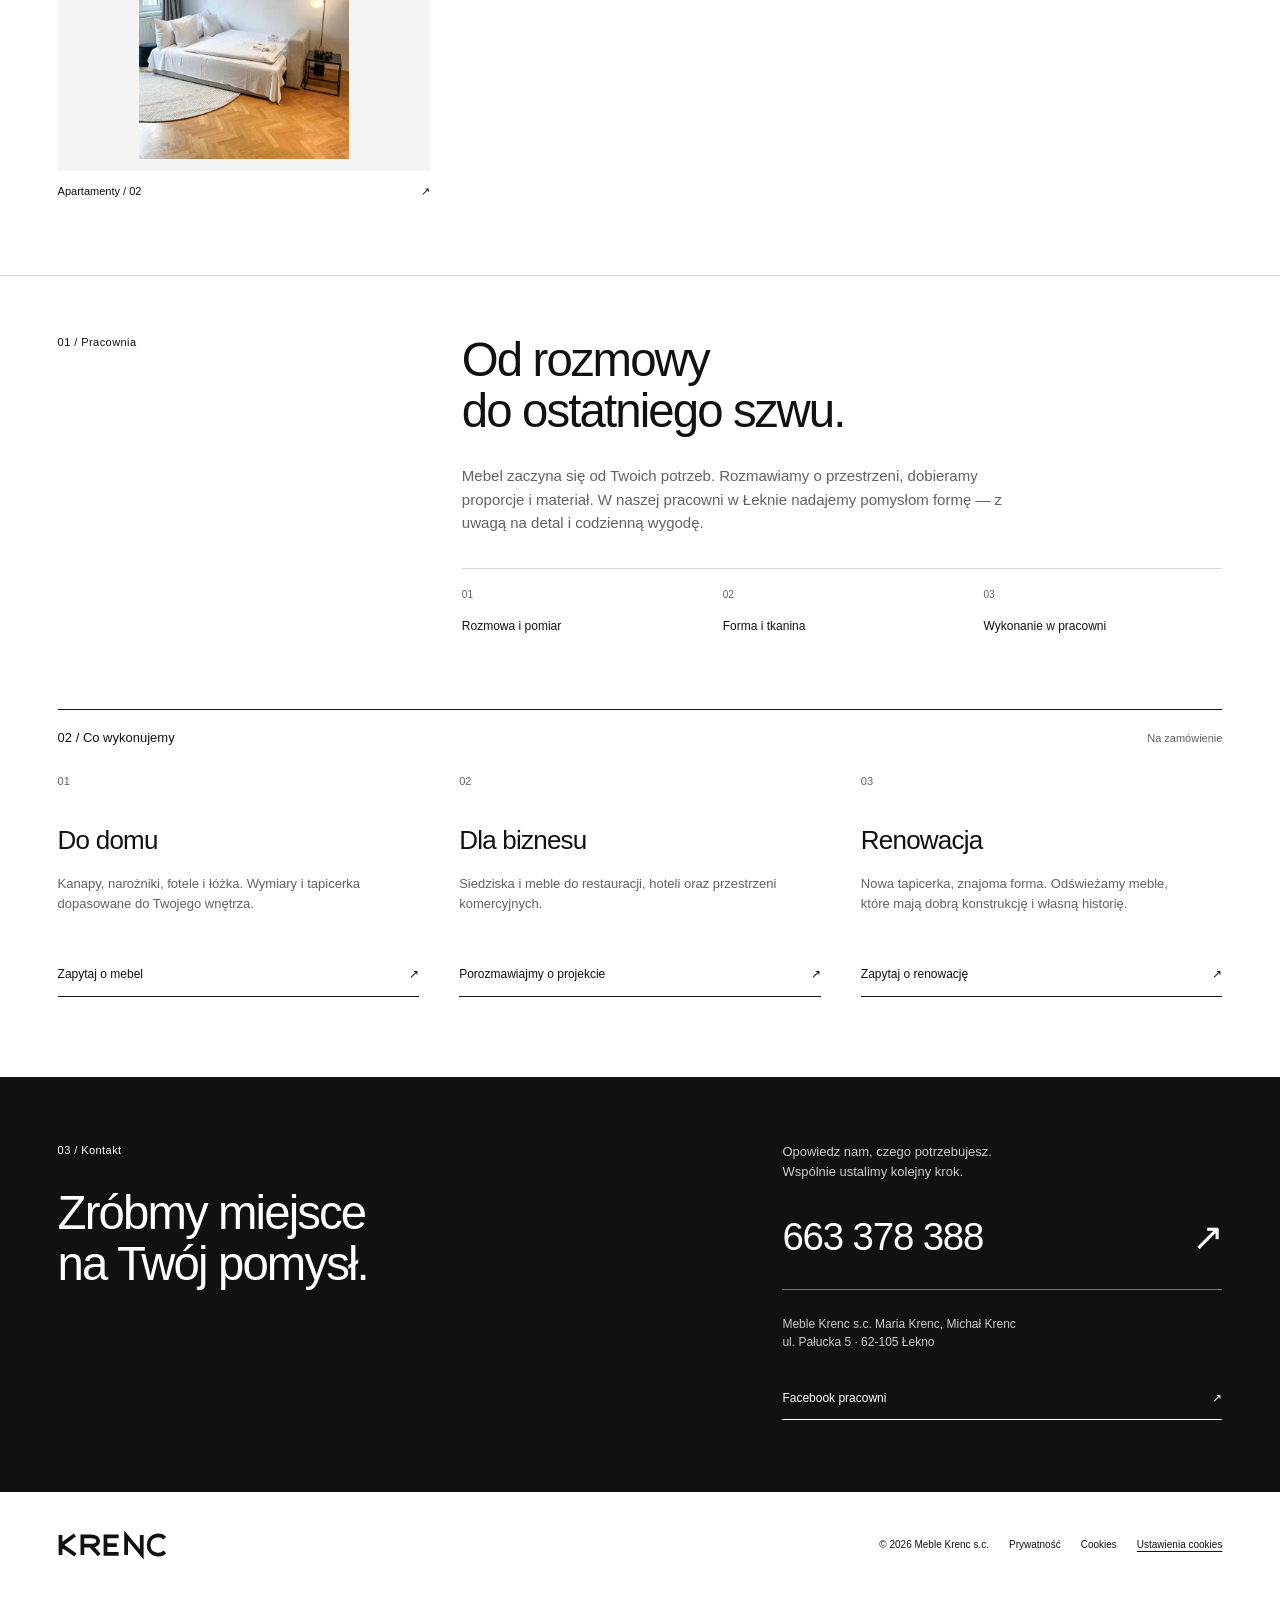
==== commit e3d11c51: "Preserve in-progress redesign before upstream integration" ====
--- a/index.html
+++ b/index.html
@@ -1,58 +1,39 @@
-<!doctype html>
-<html lang="pl">
-<head>
-  <meta charset="utf-8" />
-  <meta name="viewport" content="width=device-width, initial-scale=1" />
-  <meta name="theme-color" content="#111311" />
-  <meta name="description" content="Meble Krenc — meble tapicerowane wykonywane na zamówienie." />
-  <title>Meble Krenc — gallery proposal</title>
-  <link rel="icon" href="assets/favicon.svg" type="image/svg+xml" />
-  <link rel="stylesheet" href="style.css" />
-  <script defer src="app.js"></script>
-</head>
-<body>
-  <a class="skip" href="#main">Przejdź do treści</a>
-  <header class="site-header">
-    <a class="brand" href="#start" aria-label="Meble Krenc — początek strony"><img src="assets/logo-light.svg" alt="" /><span><small>MEBLE</small><strong>KRENC</strong></span></a>
-    <button class="menu" type="button" aria-expanded="false" aria-controls="site-nav"><i></i><i></i><span class="sr-only">Otwórz menu</span></button>
-    <nav class="site-nav" id="site-nav" aria-label="Nawigacja"><a href="#realizacje">Realizacje</a><a href="#pracownia">Pracownia</a><a href="#oferta">Oferta</a><a href="#kontakt">Kontakt</a></nav>
-  </header>
-
-  <main id="main">
-    <section class="hero" id="start">
-      <figure class="hero-media"><img src="assets/realizacja-01.svg" alt="Mebel tapicerowany w jasnym wnętrzu — realizacja Meble Krenc" /><span class="hero-shade"></span></figure>
-      <div class="hero-content"><p class="eyebrow">Łekno · Wielkopolska · od 2007</p><h1>Meble<br /><em>z charakterem.</em></h1><p class="hero-lead">Własna pracownia. Indywidualna forma. Tapicerowane meble, które dobrze wyglądają dziś i za wiele lat.</p><a class="circle-link" href="#realizacje" aria-label="Zobacz realizacje"><span>↓</span><small>zobacz<br />portfolio</small></a></div>
-      <div class="hero-index">01 <span>/</span> 04</div>
-    </section>
-
-    <section class="work section" id="realizacje">
-      <div class="section-intro"><p class="eyebrow dark">Wybrane realizacje</p><h2>Najpierw<br /><em>obraz.</em></h2><p>Każdy kadr to inna przestrzeń, materiał i sposób, w jaki mebel zaczyna w niej żyć.</p></div>
-      <div class="work-grid">
-        <a class="work-card work-card--wide" data-lightbox href="assets/realizacja-02.svg"><img src="assets/realizacja-02.svg" alt="Realizacja Meble Krenc 02" /><span>02 / dom prywatny</span></a>
-        <a class="work-card work-card--tall" data-lightbox href="assets/realizacja-03.svg"><img src="assets/realizacja-03.svg" alt="Realizacja Meble Krenc 03" /><span>03 / detal</span></a>
-        <a class="work-card" data-lightbox href="assets/realizacja-04.svg"><img src="assets/realizacja-04.svg" alt="Realizacja Meble Krenc 04" /><span>04 / forma</span></a>
-        <a class="work-card" data-lightbox href="assets/realizacja-05.svg"><img src="assets/realizacja-05.svg" alt="Realizacja Meble Krenc 05" /><span>05 / tkanina</span></a>
-        <a class="work-card work-card--wide" data-lightbox href="assets/realizacja-06.svg"><img src="assets/realizacja-06.svg" alt="Realizacja Meble Krenc 06" /><span>06 / salon</span></a>
-        <a class="work-card" data-lightbox href="assets/realizacja-07.svg"><img src="assets/realizacja-07.svg" alt="Realizacja Meble Krenc 07" /><span>07 / siedzisko</span></a>
-        <a class="work-card work-card--tall" data-lightbox href="assets/realizacja-08.svg"><img src="assets/realizacja-08.svg" alt="Realizacja Meble Krenc 08" /><span>08 / proporcja</span></a>
-        <a class="work-card" data-lightbox href="assets/realizacja-09.svg"><img src="assets/realizacja-09.svg" alt="Realizacja Meble Krenc 09" /><span>09 / światło</span></a>
-        <a class="work-card" data-lightbox href="assets/realizacja-10.svg"><img src="assets/realizacja-10.svg" alt="Realizacja Meble Krenc 10" /><span>10 / wykończenie</span></a>
-      </div>
-    </section>
-
-    <section class="atelier section" id="pracownia"><div class="atelier-image"><img src="assets/realizacja-08.svg" alt="Detal tapicerowanego mebla Meble Krenc" /><span class="image-note">materiał / światło / linia</span></div><div class="atelier-copy"><p class="eyebrow">Pracownia</p><h2>Rzeczy<br /><em>robione dobrze.</em></h2><p>Od pierwszej rozmowy do ostatniego szwu pracujemy nad tym, żeby mebel był dopasowany nie tylko wymiarem. Liczy się jego rytm, ciężar, miękkość i codzienna wygoda.</p><div class="stats"><span><b>01</b> konsultacja<br />i pomiar</span><span><b>02</b> projekt<br />pod wymiar</span><span><b>03</b> wykonanie<br />w pracowni</span></div></div></section>
-
-    <section class="offer section" id="oferta"><div class="offer-head"><p class="eyebrow">Co wykonujemy</p><h2>Jedna pracownia.<br /><em>Wiele możliwości.</em></h2></div><div class="offer-list"><article><span>01</span><h3>Do domu</h3><p>Kanapy, narożniki, fotele, łóżka i miękkie elementy dopasowane do wnętrza.</p><a href="#kontakt">Zapytaj o projekt <b>↗</b></a></article><article><span>02</span><h3>Dla biznesu</h3><p>Siedziska i meble do restauracji, hoteli oraz przestrzeni komercyjnych.</p><a href="#kontakt">Zapytaj o realizację <b>↗</b></a></article><article><span>03</span><h3>Renowacja</h3><p>Odświeżamy meble, które mają dobrą konstrukcję i własną historię.</p><a href="#kontakt">Porozmawiajmy <b>↗</b></a></article></div></section>
-
-    <section class="statement section"><p class="eyebrow dark">Meble Krenc</p><p class="statement-text">Dobre wnętrze nie potrzebuje nadmiaru. Potrzebuje rzeczy, które mają swoje miejsce.</p><a class="line-link" href="#kontakt">Opowiedz nam o swoim wnętrzu <b>↘</b></a></section>
-
-    <section class="contact section" id="kontakt"><div><p class="eyebrow">Zacznijmy od rozmowy</p><h2>Masz<br /><em>przestrzeń?</em></h2></div><div class="contact-detail"><p>Wyślij kilka słów o projekcie albo zadzwoń. Wspólnie ustalimy kolejny krok.</p><a class="contact-phone" href="tel:+48663378388">663 378 388 <b>↗</b></a><p class="contact-address">Meble Krenc s.c. Maria Krenc, Michał Krenc<br />ul. Pałucka 5 · 62-105 Łekno</p><a class="line-link" href="https://www.facebook.com/MebleKrenc/" target="_blank" rel="noreferrer">Facebook pracowni <b>↗</b></a></div></section>
-  </main>
-
-  <footer class="footer"><div class="footer-mark"><a class="brand" href="#start"><img src="assets/logo-light.svg" alt="" /><span><small>MEBLE</small><strong>KRENC</strong></span></a><p>Tapicerowane meble na zamówienie<br />Łekno · Wielkopolska</p></div><div class="footer-links"><span>© <span data-year></span> Meble Krenc s.c.</span><a href="polityka-prywatnosci.html">Prywatność</a><a href="cookies.html">Cookies</a><button class="footer-cookie" data-cookie-open type="button">Ustawienia cookies</button></div></footer>
-
-  <div class="lightbox" data-lightbox-root hidden><button data-lightbox-close type="button" aria-label="Zamknij">×</button><img data-lightbox-image alt="" /></div>
-  <aside class="cookie-bar" data-cookie-bar hidden><p>Ta strona używa wyłącznie niezbędnych cookies. <a href="cookies.html">Szczegóły</a> · <button class="cookie-open" data-cookie-open type="button">Ustawienia cookies</button></p><div class="cookie-actions"><button data-cookie-essential type="button">Tylko niezbędne</button><button data-cookie-accept type="button">Akceptuję</button></div></aside>
-  <div class="cookie-settings" data-cookie-settings hidden><section class="cookie-dialog" role="dialog" aria-modal="true" aria-labelledby="cookie-title"><h2 id="cookie-title">Ustawienia cookies</h2><p>Ta statyczna wersja nie używa narzędzi analitycznych ani marketingowych.</p><div class="cookie-row"><span>Niezbędne<small>Zawsze aktywne — potrzebne do działania strony.</small></span><input type="checkbox" checked disabled aria-label="Cookies niezbędne" /></div><div class="cookie-row"><span>Analityczne<small>Obecnie nieużywane.</small></span><input type="checkbox" disabled aria-label="Cookies analityczne" /></div><div class="cookie-actions"><button data-cookie-close type="button">Anuluj</button><button data-cookie-save type="button">Zapisz wybór</button></div></section></div>
-</body>
-</html>
+<!doctype html><html lang="pl"><head><meta charset="utf-8"><meta name="viewport" content="width=device-width, initial-scale=1"><meta name="theme-color" content="#ffffff"><meta name="description" content="Meble Krenc — meble tapicerowane na zamówienie, Łekno. Poznaj portfolio i skontaktuj się z pracownią."><title>Meble na Twoją miarę — Meble Krenc</title><link rel="icon" href="assets/favicon.svg" type="image/svg+xml"><link rel="stylesheet" href="style.css"><script defer src="app.js"></script></head><body><a class="skip" href="#main">Przejdź do treści</a>
+<header class="site-header"><a class="brand" href="index.html#start" aria-label="Meble Krenc — strona główna"><img src="assets/logo.svg" width="150" height="34" alt="KRENC"></a><span class="header-note">Meble tapicerowane<br>Łekno, Wielkopolska</span><button class="menu" type="button" aria-expanded="false" aria-controls="site-nav">Menu <span aria-hidden="true">+</span></button><nav class="site-nav" id="site-nav" aria-label="Nawigacja główna"><a href="index.html#realizacje">Realizacje</a><a href="index.html#pracownia">Pracownia</a><a href="index.html#oferta">Oferta</a><a href="index.html#kontakt">Kontakt ↗</a></nav></header><main id="main">
+<section class="hero section" id="start"><p class="eyebrow">Meble tapicerowane na zamówienie / Łekno</p><div class="hero-line"><h1>Forma spotyka<br>codzienność.</h1><div class="hero-aside"><p>Twoja przestrzeń. Twój sposób życia.<br>Meble, które do nich pasują.</p><a class="text-link" href="#realizacje">Zobacz portfolio <span aria-hidden="true">↓</span></a></div></div><figure class="hero-photo"><img src="assets/living-01.jpg" width="1024" height="768" alt="Jasne sofy i fotele w salonie z drewnianymi belkami" fetchpriority="high"><figcaption><span>Salon / Komfort w każdej formie</span><span>Fotografia: Unifora Interieur</span></figcaption></figure></section>
+<section class="work section" id="realizacje"><div class="section-top"><h2>Portfolio</h2><span>Materiały: <a href="https://www.unifora.at" target="_blank" rel="noopener noreferrer">Unifora Interieur ↗<span class="sr-only"> (nowa karta)</span></a></span></div><div class="filters" role="group" aria-label="Kategorie portfolio"><button data-filter="all" aria-pressed="true">Wszystkie <sup>31</sup></button><button data-filter="living" aria-pressed="false">Salon <sup>6</sup></button><button data-filter="eating" aria-pressed="false">Jadalnia <sup>12</sup></button><button data-filter="sleeping" aria-pressed="false">Sypialnia <sup>11</sup></button><button data-filter="apartments" aria-pressed="false">Apartamenty <sup>2</sup></button></div><p class="gallery-status sr-only" aria-live="polite">31 zdjęć</p><div class="work-grid"><a class="work-card" data-lightbox data-category="living" href="assets/living-01.jpg"><div class="work-image"><img src="assets/living-01.jpg" alt="Salon — ujęcie 01, Unifora Interieur" loading="lazy" width="600" height="450"></div><span class="work-caption"><span>Salon / 01</span><span aria-hidden="true">↗</span></span></a>
+<a class="work-card" data-lightbox data-category="living" href="assets/living-02.jpg"><div class="work-image"><img src="assets/living-02.jpg" alt="Salon — ujęcie 02, Unifora Interieur" loading="lazy" width="600" height="450"></div><span class="work-caption"><span>Salon / 02</span><span aria-hidden="true">↗</span></span></a>
+<a class="work-card" data-lightbox data-category="living" href="assets/living-03.jpg"><div class="work-image"><img src="assets/living-03.jpg" alt="Salon — ujęcie 03, Unifora Interieur" loading="lazy" width="600" height="450"></div><span class="work-caption"><span>Salon / 03</span><span aria-hidden="true">↗</span></span></a>
+<a class="work-card" data-lightbox data-category="living" href="assets/living-04.jpg"><div class="work-image"><img src="assets/living-04.jpg" alt="Salon — ujęcie 04, Unifora Interieur" loading="lazy" width="600" height="450"></div><span class="work-caption"><span>Salon / 04</span><span aria-hidden="true">↗</span></span></a>
+<a class="work-card" data-lightbox data-category="living" href="assets/living-05.jpg"><div class="work-image"><img src="assets/living-05.jpg" alt="Salon — ujęcie 05, Unifora Interieur" loading="lazy" width="600" height="450"></div><span class="work-caption"><span>Salon / 05</span><span aria-hidden="true">↗</span></span></a>
+<a class="work-card" data-lightbox data-category="living" href="assets/living-06.jpg"><div class="work-image"><img src="assets/living-06.jpg" alt="Salon — ujęcie 06, Unifora Interieur" loading="lazy" width="600" height="450"></div><span class="work-caption"><span>Salon / 06</span><span aria-hidden="true">↗</span></span></a>
+<a class="work-card" data-lightbox data-category="eating" href="assets/eating-01.jpg"><div class="work-image"><img src="assets/eating-01.jpg" alt="Jadalnia — ujęcie 01, Unifora Interieur" loading="lazy" width="600" height="450"></div><span class="work-caption"><span>Jadalnia / 01</span><span aria-hidden="true">↗</span></span></a>
+<a class="work-card" data-lightbox data-category="eating" href="assets/eating-02.jpg"><div class="work-image"><img src="assets/eating-02.jpg" alt="Jadalnia — ujęcie 02, Unifora Interieur" loading="lazy" width="600" height="450"></div><span class="work-caption"><span>Jadalnia / 02</span><span aria-hidden="true">↗</span></span></a>
+<a class="work-card" data-lightbox data-category="eating" href="assets/eating-03.jpg"><div class="work-image"><img src="assets/eating-03.jpg" alt="Jadalnia — ujęcie 03, Unifora Interieur" loading="lazy" width="600" height="450"></div><span class="work-caption"><span>Jadalnia / 03</span><span aria-hidden="true">↗</span></span></a>
+<a class="work-card" data-lightbox data-category="eating" href="assets/eating-04.jpg"><div class="work-image"><img src="assets/eating-04.jpg" alt="Jadalnia — ujęcie 04, Unifora Interieur" loading="lazy" width="600" height="450"></div><span class="work-caption"><span>Jadalnia / 04</span><span aria-hidden="true">↗</span></span></a>
+<a class="work-card" data-lightbox data-category="eating" href="assets/eating-05.jpg"><div class="work-image"><img src="assets/eating-05.jpg" alt="Jadalnia — ujęcie 05, Unifora Interieur" loading="lazy" width="600" height="450"></div><span class="work-caption"><span>Jadalnia / 05</span><span aria-hidden="true">↗</span></span></a>
+<a class="work-card" data-lightbox data-category="eating" href="assets/eating-06.jpg"><div class="work-image"><img src="assets/eating-06.jpg" alt="Jadalnia — ujęcie 06, Unifora Interieur" loading="lazy" width="600" height="450"></div><span class="work-caption"><span>Jadalnia / 06</span><span aria-hidden="true">↗</span></span></a>
+<a class="work-card" data-lightbox data-category="eating" href="assets/eating-07.jpg"><div class="work-image"><img src="assets/eating-07.jpg" alt="Jadalnia — ujęcie 07, Unifora Interieur" loading="lazy" width="600" height="450"></div><span class="work-caption"><span>Jadalnia / 07</span><span aria-hidden="true">↗</span></span></a>
+<a class="work-card" data-lightbox data-category="eating" href="assets/eating-08.jpg"><div class="work-image"><img src="assets/eating-08.jpg" alt="Jadalnia — ujęcie 08, Unifora Interieur" loading="lazy" width="600" height="450"></div><span class="work-caption"><span>Jadalnia / 08</span><span aria-hidden="true">↗</span></span></a>
+<a class="work-card" data-lightbox data-category="eating" href="assets/eating-09.jpg"><div class="work-image"><img src="assets/eating-09.jpg" alt="Jadalnia — ujęcie 09, Unifora Interieur" loading="lazy" width="600" height="450"></div><span class="work-caption"><span>Jadalnia / 09</span><span aria-hidden="true">↗</span></span></a>
+<a class="work-card" data-lightbox data-category="eating" href="assets/eating-10.jpg"><div class="work-image"><img src="assets/eating-10.jpg" alt="Jadalnia — ujęcie 10, Unifora Interieur" loading="lazy" width="600" height="450"></div><span class="work-caption"><span>Jadalnia / 10</span><span aria-hidden="true">↗</span></span></a>
+<a class="work-card" data-lightbox data-category="eating" href="assets/eating-11.jpg"><div class="work-image"><img src="assets/eating-11.jpg" alt="Jadalnia — ujęcie 11, Unifora Interieur" loading="lazy" width="600" height="450"></div><span class="work-caption"><span>Jadalnia / 11</span><span aria-hidden="true">↗</span></span></a>
+<a class="work-card" data-lightbox data-category="eating" href="assets/eating-12.jpg"><div class="work-image"><img src="assets/eating-12.jpg" alt="Jadalnia — ujęcie 12, Unifora Interieur" loading="lazy" width="600" height="450"></div><span class="work-caption"><span>Jadalnia / 12</span><span aria-hidden="true">↗</span></span></a>
+<a class="work-card" data-lightbox data-category="sleeping" href="assets/sleeping-01.jpg"><div class="work-image"><img src="assets/sleeping-01.jpg" alt="Sypialnia — ujęcie 01, Unifora Interieur" loading="lazy" width="600" height="450"></div><span class="work-caption"><span>Sypialnia / 01</span><span aria-hidden="true">↗</span></span></a>
+<a class="work-card" data-lightbox data-category="sleeping" href="assets/sleeping-02.jpg"><div class="work-image"><img src="assets/sleeping-02.jpg" alt="Sypialnia — ujęcie 02, Unifora Interieur" loading="lazy" width="600" height="450"></div><span class="work-caption"><span>Sypialnia / 02</span><span aria-hidden="true">↗</span></span></a>
+<a class="work-card" data-lightbox data-category="sleeping" href="assets/sleeping-03.jpg"><div class="work-image"><img src="assets/sleeping-03.jpg" alt="Sypialnia — ujęcie 03, Unifora Interieur" loading="lazy" width="600" height="450"></div><span class="work-caption"><span>Sypialnia / 03</span><span aria-hidden="true">↗</span></span></a>
+<a class="work-card" data-lightbox data-category="sleeping" href="assets/sleeping-04.jpg"><div class="work-image"><img src="assets/sleeping-04.jpg" alt="Sypialnia — ujęcie 04, Unifora Interieur" loading="lazy" width="600" height="450"></div><span class="work-caption"><span>Sypialnia / 04</span><span aria-hidden="true">↗</span></span></a>
+<a class="work-card" data-lightbox data-category="sleeping" href="assets/sleeping-05.jpg"><div class="work-image"><img src="assets/sleeping-05.jpg" alt="Sypialnia — ujęcie 05, Unifora Interieur" loading="lazy" width="600" height="450"></div><span class="work-caption"><span>Sypialnia / 05</span><span aria-hidden="true">↗</span></span></a>
+<a class="work-card" data-lightbox data-category="sleeping" href="assets/sleeping-06.jpg"><div class="work-image"><img src="assets/sleeping-06.jpg" alt="Sypialnia — ujęcie 06, Unifora Interieur" loading="lazy" width="600" height="450"></div><span class="work-caption"><span>Sypialnia / 06</span><span aria-hidden="true">↗</span></span></a>
+<a class="work-card" data-lightbox data-category="sleeping" href="assets/sleeping-07.jpg"><div class="work-image"><img src="assets/sleeping-07.jpg" alt="Sypialnia — ujęcie 07, Unifora Interieur" loading="lazy" width="600" height="450"></div><span class="work-caption"><span>Sypialnia / 07</span><span aria-hidden="true">↗</span></span></a>
+<a class="work-card" data-lightbox data-category="sleeping" href="assets/sleeping-08.jpg"><div class="work-image"><img src="assets/sleeping-08.jpg" alt="Sypialnia — ujęcie 08, Unifora Interieur" loading="lazy" width="600" height="450"></div><span class="work-caption"><span>Sypialnia / 08</span><span aria-hidden="true">↗</span></span></a>
+<a class="work-card" data-lightbox data-category="sleeping" href="assets/sleeping-09.jpg"><div class="work-image"><img src="assets/sleeping-09.jpg" alt="Sypialnia — ujęcie 09, Unifora Interieur" loading="lazy" width="600" height="450"></div><span class="work-caption"><span>Sypialnia / 09</span><span aria-hidden="true">↗</span></span></a>
+<a class="work-card" data-lightbox data-category="sleeping" href="assets/sleeping-10.jpg"><div class="work-image"><img src="assets/sleeping-10.jpg" alt="Sypialnia — ujęcie 10, Unifora Interieur" loading="lazy" width="600" height="450"></div><span class="work-caption"><span>Sypialnia / 10</span><span aria-hidden="true">↗</span></span></a>
+<a class="work-card" data-lightbox data-category="sleeping" href="assets/sleeping-11.jpg"><div class="work-image"><img src="assets/sleeping-11.jpg" alt="Sypialnia — ujęcie 11, Unifora Interieur" loading="lazy" width="600" height="450"></div><span class="work-caption"><span>Sypialnia / 11</span><span aria-hidden="true">↗</span></span></a>
+<a class="work-card" data-lightbox data-category="apartments" href="assets/apartments-01.jpg"><div class="work-image"><img src="assets/apartments-01.jpg" alt="Apartamenty — ujęcie 01, Unifora Interieur" loading="lazy" width="600" height="450"></div><span class="work-caption"><span>Apartamenty / 01</span><span aria-hidden="true">↗</span></span></a>
+<a class="work-card" data-lightbox data-category="apartments" href="assets/apartments-02.jpg"><div class="work-image"><img src="assets/apartments-02.jpg" alt="Apartamenty — ujęcie 02, Unifora Interieur" loading="lazy" width="600" height="450"></div><span class="work-caption"><span>Apartamenty / 02</span><span aria-hidden="true">↗</span></span></a></div></section>
+<section class="atelier section" id="pracownia"><p class="eyebrow">01 / Pracownia</p><div><h2>Od rozmowy<br>do ostatniego szwu.</h2><p class="body-copy">Mebel zaczyna się od Twoich potrzeb. Rozmawiamy o przestrzeni, dobieramy proporcje i materiał. W naszej pracowni w Łeknie nadajemy pomysłom formę — z uwagą na detal i codzienną wygodę.</p><ol class="process"><li><span>01</span>Rozmowa i pomiar</li><li><span>02</span>Forma i tkanina</li><li><span>03</span>Wykonanie w pracowni</li></ol></div></section>
+<section class="offer section" id="oferta"><div class="section-top"><h2>02 / Co wykonujemy</h2><span>Na zamówienie</span></div><div class="offer-list"><article><span>01</span><h3>Do domu</h3><p>Kanapy, narożniki, fotele i łóżka. Wymiary i tapicerka dopasowane do Twojego wnętrza.</p><a class="text-link" href="#kontakt">Zapytaj o mebel <span aria-hidden="true">↗</span></a></article><article><span>02</span><h3>Dla biznesu</h3><p>Siedziska i meble do restauracji, hoteli oraz przestrzeni komercyjnych.</p><a class="text-link" href="#kontakt">Porozmawiajmy o projekcie <span aria-hidden="true">↗</span></a></article><article><span>03</span><h3>Renowacja</h3><p>Nowa tapicerka, znajoma forma. Odświeżamy meble, które mają dobrą konstrukcję i własną historię.</p><a class="text-link" href="#kontakt">Zapytaj o renowację <span aria-hidden="true">↗</span></a></article></div></section>
+<section class="contact section" id="kontakt"><div><p class="eyebrow">03 / Kontakt</p><h2>Zróbmy miejsce<br>na Twój pomysł.</h2></div><div class="contact-detail"><p>Opowiedz nam, czego potrzebujesz.<br>Wspólnie ustalimy kolejny krok.</p><a class="contact-phone" href="tel:+48663378388">663 378 388 <span aria-hidden="true">↗</span></a><address>Meble Krenc s.c. Maria Krenc, Michał Krenc<br>ul. Pałucka 5 · 62-105 Łekno</address><a class="text-link" href="https://www.facebook.com/MebleKrenc/" target="_blank" rel="noopener noreferrer">Facebook pracowni <span class="sr-only">(nowa karta)</span><span aria-hidden="true">↗</span></a></div></section></main><footer class="footer"><a class="brand" href="index.html#start"><img src="assets/logo.svg" width="150" height="34" alt="KRENC — strona główna"></a><div class="footer-links"><span>© <span data-year>2026</span> Meble Krenc s.c.</span><a href="polityka-prywatnosci.html">Prywatność</a><a href="cookies.html">Cookies</a><button data-cookie-open type="button">Ustawienia cookies</button></div></footer>
+<dialog class="lightbox" data-lightbox-root aria-labelledby="lightbox-title"><div class="lightbox-head"><h2 id="lightbox-title">Portfolio / Unifora Interieur</h2><button data-lightbox-close type="button" autofocus>Zamknij ×</button></div><div class="lightbox-media"><img data-lightbox-image alt=""></div><div class="lightbox-controls"><button data-lightbox-prev type="button" aria-label="Poprzednie zdjęcie">←</button><p data-lightbox-caption aria-live="polite"></p><button data-lightbox-next type="button" aria-label="Następne zdjęcie">→</button></div></dialog><aside class="cookie-bar" data-cookie-bar hidden aria-label="Informacja o cookies"><p>Bez analityki i reklam. Zapisujemy tylko Twój wybór ustawień. <a href="cookies.html">O cookies</a></p><div class="cookie-actions"><button data-cookie-open type="button">Ustawienia</button><button data-cookie-essential type="button">Tylko niezbędne</button></div></aside>
+<dialog class="cookie-dialog" data-cookie-settings aria-labelledby="cookie-title"><h2 id="cookie-title">Ustawienia cookies</h2><p>Strona nie używa narzędzi analitycznych ani marketingowych. Wybór zapisujemy lokalnie w Twojej przeglądarce.</p><label class="cookie-row"><span>Niezbędne<small>Zapis ustawień strony</small></span><input type="checkbox" checked disabled></label><label class="cookie-row"><span>Analityczne i marketingowe<small>Nieużywane na tej stronie</small></span><input type="checkbox" disabled></label><div class="cookie-actions"><button data-cookie-close type="button">Anuluj</button><button data-cookie-save type="button">Zapisz ustawienia</button></div></dialog></body></html>
--- a/style.css
+++ b/style.css
@@ -1,6 +1,5 @@
-@import url('https://fonts.googleapis.com/css2?family=DM+Serif+Display:ital@0;1&family=Manrope:wght@400;500;600;700;800&display=swap');
-:root{--black:#111311;--ink:#1b1d19;--paper:#e9e4da;--cream:#f4f0e8;--white:#f8f7f2;--copper:#b78054;--muted:#77776e;--display:'DM Serif Display',Georgia,serif;--body:'Manrope',Arial,sans-serif}*{box-sizing:border-box}html{scroll-behavior:smooth}body{margin:0;color:var(--white);background:var(--black);font:15px/1.7 var(--body);-webkit-font-smoothing:antialiased;overflow-x:hidden}body.menu-open{overflow:hidden}a{color:inherit;text-decoration:none}button{font:inherit;cursor:pointer}img{display:block;width:100%;max-width:100%}.skip{position:fixed;z-index:40;top:-60px;left:20px;padding:11px 15px;color:var(--black);background:var(--white)}.skip:focus{top:20px}.sr-only{position:absolute;width:1px;height:1px;overflow:hidden;clip:rect(0,0,0,0)}.site-header{position:absolute;z-index:10;top:0;right:0;left:0;display:flex;align-items:center;justify-content:space-between;padding:30px clamp(22px,5vw,74px)}.brand{display:inline-flex;align-items:center;gap:11px;color:var(--white)}.brand img{width:39px;height:42px;object-fit:contain}.brand span{display:flex;flex-direction:column;line-height:1}.brand small{font-size:7px;font-weight:800;letter-spacing:.35em}.brand strong{margin-top:5px;font-size:16px;letter-spacing:.18em}.site-nav{display:flex;align-items:center;gap:31px;font-size:10px;font-weight:800;letter-spacing:.08em;text-transform:uppercase}.site-nav a{opacity:.7;transition:color .2s,opacity .2s}.site-nav a:hover,.site-nav a:focus-visible{color:#d9a57b;opacity:1}.menu{display:none;width:43px;height:43px;padding:0;border:1px solid rgba(255,255,255,.45);border-radius:50%;background:transparent}.menu i{display:block;width:15px;height:1px;margin:5px auto;background:var(--white);transition:.2s}.menu[aria-expanded=true] i:first-child{transform:translateY(3px) rotate(45deg)}.menu[aria-expanded=true] i:nth-child(2){transform:translateY(-3px) rotate(-45deg)}.hero{position:relative;isolation:isolate;min-height:100svh;padding:clamp(150px,21vh,230px) clamp(22px,9vw,145px) 80px;display:flex;align-items:flex-end}.hero-media{position:absolute;z-index:-2;inset:0;margin:0;background:#252721}.hero-media img{height:100%;object-fit:cover;object-position:center}.hero-shade{position:absolute;inset:0;background:linear-gradient(90deg,rgba(10,12,10,.84) 0%,rgba(10,12,10,.38) 48%,rgba(10,12,10,.18) 100%),linear-gradient(0deg,rgba(10,12,10,.8),transparent 45%)}.hero-content{max-width:800px}.eyebrow{margin:0 0 20px;color:#ddb08d;font-size:10px;font-weight:800;letter-spacing:.2em;text-transform:uppercase;line-height:1.2}.eyebrow.dark{color:var(--copper)}h1,h2{margin:0;font:400 clamp(72px,11vw,176px)/.86 var(--display);letter-spacing:-.055em}h1 em,h2 em{color:#d8a37a;font-style:italic}.hero-lead{max-width:420px;margin:30px 0 34px;color:rgba(248,247,242,.76);font-size:15px;line-height:1.8}.circle-link{display:inline-flex;align-items:center;gap:16px}.circle-link span{display:grid;place-items:center;width:53px;height:53px;border:1px solid rgba(255,255,255,.55);border-radius:50%;font-size:22px;transition:.2s}.circle-link:hover span{color:var(--black);background:var(--white);border-color:var(--white)}.circle-link small{font-size:10px;font-weight:800;letter-spacing:.09em;text-transform:uppercase;line-height:1.35}.hero-index{position:absolute;right:clamp(22px,5vw,74px);bottom:37px;color:rgba(255,255,255,.75);font-size:11px;font-weight:800;letter-spacing:.12em}.hero-index span{margin:0 9px;color:var(--copper)}.section{padding:clamp(90px,12vw,180px) clamp(22px,9vw,145px)}.work{color:var(--ink);background:var(--paper)}.section-intro{display:grid;grid-template-columns:1.1fr .8fr;grid-template-rows:auto auto;column-gap:11vw;margin-bottom:67px}.section-intro .eyebrow{grid-column:1 / 3}.section-intro h2{grid-row:2;font-size:clamp(66px,9vw,145px)}.section-intro>p:last-child{align-self:end;max-width:330px;margin:0;color:var(--muted);font-size:14px;line-height:1.8}.work-grid{display:grid;grid-template-columns:1fr 1fr 1fr;grid-auto-rows:220px;gap:14px}.work-card{position:relative;display:block;overflow:hidden;background:#d4cec3}.work-card--wide{grid-column:span 2}.work-card--tall{grid-row:span 2}.work-card img{height:100%;object-fit:cover;transition:transform .6s cubic-bezier(.2,.7,.2,1),filter .4s}.work-card:hover img{transform:scale(1.04);filter:brightness(.82)}.work-card span{position:absolute;right:15px;bottom:14px;left:15px;color:var(--white);font-size:10px;font-weight:800;letter-spacing:.08em;text-transform:uppercase;text-shadow:0 1px 12px rgba(0,0,0,.55)}.atelier{display:grid;grid-template-columns:minmax(0,1fr) minmax(300px,.75fr);align-items:center;gap:clamp(45px,11vw,170px);background:var(--black)}.atelier-image{position:relative;margin:0;height:min(670px,58vw);background:#252721}.atelier-image img{height:100%;object-fit:cover}.image-note{position:absolute;right:18px;bottom:16px;color:rgba(255,255,255,.78);font-size:10px;font-weight:800;letter-spacing:.12em;text-transform:uppercase}.atelier-copy{max-width:460px}.atelier-copy h2{font-size:clamp(64px,8vw,128px)}.atelier-copy>p:not(.eyebrow){margin:31px 0 43px;color:rgba(248,247,242,.68);font-size:14px;line-height:1.9}.stats{display:grid;grid-template-columns:repeat(3,1fr);border-top:1px solid rgba(255,255,255,.22);padding-top:17px}.stats span{color:rgba(255,255,255,.65);font-size:10px;line-height:1.55}.stats b{display:block;margin-bottom:6px;color:#ddb08d;font-size:11px}.offer{color:var(--ink);background:var(--cream)}.offer-head{display:flex;justify-content:space-between;align-items:end;gap:40px;margin-bottom:60px}.offer-head h2{font-size:clamp(60px,8vw,130px)}.offer-list{display:grid;grid-template-columns:repeat(3,1fr);border-top:1px solid rgba(27,29,25,.25);border-bottom:1px solid rgba(27,29,25,.25)}.offer-list article{min-height:310px;display:flex;flex-direction:column;padding:24px 27px 24px 0;border-right:1px solid rgba(27,29,25,.25)}.offer-list article+article{padding-left:27px}.offer-list article:last-child{border:0}.offer-list article>span{color:var(--copper);font-size:11px;font-weight:800}.offer-list h3{margin:68px 0 13px;font:400 45px/1 var(--display)}.offer-list p{max-width:285px;margin:0;color:var(--muted);font-size:13px;line-height:1.75}.offer-list a{display:flex;justify-content:space-between;gap:15px;margin-top:auto;padding-top:20px;border-top:1px solid rgba(27,29,25,.2);font-size:10px;font-weight:800;text-transform:uppercase;letter-spacing:.06em}.offer-list a b,.line-link b,.contact-phone b{font-size:16px;font-weight:400}.offer-list a:hover,.line-link:hover{color:var(--copper)}.statement{color:var(--ink);background:var(--paper)}.statement-text{max-width:1050px;margin:0;font:400 clamp(44px,6.4vw,100px)/.98 var(--display);letter-spacing:-.04em}.line-link{display:inline-flex;align-items:center;gap:24px;margin-top:44px;padding-bottom:7px;border-bottom:1px solid currentColor;font-size:11px;font-weight:800;letter-spacing:.03em}.contact{display:grid;grid-template-columns:1fr .75fr;gap:80px;align-items:end;color:var(--white);background:var(--copper)}.contact h2{font-size:clamp(73px,10vw,160px)}.contact h2 em{color:var(--black)}.contact-detail{max-width:390px}.contact-detail>p:first-child{margin:0 0 30px;color:rgba(17,19,17,.7);font-size:14px;line-height:1.8}.contact-phone{display:flex;justify-content:space-between;align-items:center;padding:17px 0;border-top:1px solid rgba(17,19,17,.35);border-bottom:1px solid rgba(17,19,17,.35);font:400 32px/1 var(--display)}.contact-phone:hover{color:var(--white)}.contact-address{margin:25px 0;color:rgba(17,19,17,.7);font-size:11px;line-height:1.7}.contact-detail .line-link{margin-top:10px;color:var(--black);border-color:rgba(17,19,17,.45)}.footer{padding:40px clamp(22px,5vw,74px) 24px;color:rgba(255,255,255,.65);background:var(--black)}.footer-mark{display:flex;justify-content:space-between;align-items:end;gap:30px;padding-bottom:42px}.footer-mark p{margin:0;text-align:right;font-size:11px;line-height:1.7}.footer-links{display:flex;align-items:center;gap:23px;padding-top:18px;border-top:1px solid rgba(255,255,255,.15);font-size:10px}.footer-links a:hover,.footer-cookie:hover{color:var(--white)}.footer-cookie{border:0;padding:0;color:inherit;background:none;font:inherit;font-size:10px}.lightbox{position:fixed;z-index:30;inset:0;display:grid;place-items:center;padding:5vw;background:rgba(5,6,5,.93)}.lightbox[hidden],.cookie-bar[hidden],.cookie-settings[hidden]{display:none}.lightbox img{width:auto;max-width:90vw;height:auto;max-height:87vh;object-fit:contain}.lightbox button{position:absolute;top:19px;right:25px;border:0;color:var(--white);background:none;font-size:40px;font-weight:200}.cookie-bar{position:fixed;z-index:25;right:20px;bottom:20px;left:20px;display:flex;align-items:center;justify-content:space-between;gap:25px;padding:19px 22px;color:var(--white);background:#20231f;box-shadow:0 16px 45px rgba(0,0,0,.28)}.cookie-bar p{margin:0;color:rgba(255,255,255,.72);font-size:12px;line-height:1.5}.cookie-bar a,.cookie-open{color:var(--white);text-decoration:underline;text-underline-offset:3px}.cookie-open{border:0;padding:0;background:none;font:inherit}.cookie-actions{display:flex;flex:none;gap:10px}.cookie-actions button{padding:11px 15px;border:1px solid rgba(255,255,255,.3);border-radius:999px;color:var(--white);background:transparent;font-size:11px;font-weight:800}.cookie-actions button:last-child{border-color:#c79268;background:#c79268}.cookie-settings{position:fixed;z-index:26;inset:0;display:grid;place-items:center;padding:20px;background:rgba(0,0,0,.62)}.cookie-dialog{width:min(510px,100%);padding:31px;color:var(--ink);background:var(--white);box-shadow:0 20px 60px rgba(0,0,0,.35)}.cookie-dialog h2{margin:0;font-size:38px}.cookie-dialog>p{margin:13px 0 24px;color:var(--muted);font-size:13px}.cookie-row{display:flex;align-items:center;justify-content:space-between;padding:15px 0;border-top:1px solid rgba(27,29,25,.18);font-size:13px}.cookie-row small{display:block;margin-top:3px;color:var(--muted);font-size:11px}.cookie-row input{accent-color:var(--copper)}.cookie-dialog .cookie-actions{justify-content:flex-end;margin-top:20px}.cookie-dialog .cookie-actions button{color:var(--ink);border-color:rgba(27,29,25,.22)}.cookie-dialog .cookie-actions button:last-child{color:var(--white);border-color:var(--ink);background:var(--ink)}
-@media(max-width:900px){.section{padding:95px 32px}.hero{padding-right:32px;padding-left:32px}.section-intro{grid-template-columns:1fr;row-gap:25px}.section-intro .eyebrow{grid-column:auto}.section-intro h2{grid-row:auto}.section-intro>p:last-child{align-self:auto}.work-grid{grid-template-columns:1fr 1fr;grid-auto-rows:260px}.work-card--wide{grid-column:span 2}.atelier{grid-template-columns:1fr;gap:50px}.atelier-image{height:min(620px,86vw)}.offer-head{display:block}.offer-list{grid-template-columns:1fr}.offer-list article,.offer-list article+article{min-height:0;padding:27px 0;border-right:0;border-bottom:1px solid rgba(27,29,25,.25)}.offer-list h3{margin-top:42px}.contact{grid-template-columns:1fr;gap:48px}.footer-mark{align-items:start;flex-direction:column}.footer-mark p{text-align:left}.footer-links{flex-wrap:wrap;gap:13px 20px}.footer-links>span{width:100%}}
-@media(max-width:680px){.site-header{padding:20px 18px}.brand img{width:34px;height:37px}.brand strong{font-size:14px}.menu{display:block}.site-nav{position:fixed;z-index:9;inset:0;display:flex;align-items:flex-start;justify-content:center;flex-direction:column;gap:0;padding:95px 25px 25px;color:var(--white);background:var(--black);visibility:hidden;opacity:0;pointer-events:none;transform:translateX(100%);transition:.25s}.site-nav.is-open{visibility:visible;opacity:1;pointer-events:auto;transform:none}.site-nav a{width:100%;padding:16px 0;border-bottom:1px solid rgba(255,255,255,.17);font-size:17px;opacity:1}.hero{min-height:720px;padding:145px 18px 70px}.hero-content{max-width:100%}h1{font-size:clamp(67px,18vw,92px)}.hero-lead{font-size:14px}.hero-index{right:18px;bottom:25px}.section{padding:77px 18px}.section-intro h2{font-size:clamp(65px,18vw,84px)}.section-intro{margin-bottom:42px}.work-grid{grid-template-columns:1fr 1fr;grid-auto-rows:165px;gap:9px}.work-card--wide{grid-column:span 2}.work-card--tall{grid-row:span 2}.work-card span{right:9px;bottom:8px;left:9px;font-size:8px}.atelier-image{height:390px}.atelier-copy h2{font-size:clamp(63px,17vw,82px)}.atelier-copy>p:not(.eyebrow){margin:26px 0 35px;font-size:13px}.stats{gap:10px}.stats span{font-size:9px}.offer-head h2{font-size:clamp(57px,16vw,78px)}.offer-list h3{font-size:41px}.statement-text{font-size:clamp(42px,12vw,60px)}.contact h2{font-size:clamp(67px,18vw,88px)}.contact-phone{font-size:28px}.footer{padding-right:18px;padding-left:18px}.cookie-bar{right:12px;bottom:12px;left:12px;align-items:stretch;flex-direction:column;gap:16px;padding:17px}.cookie-actions{display:grid;grid-template-columns:1fr 1fr}.cookie-actions button{padding:12px 8px}.cookie-dialog{padding:24px}.cookie-dialog h2{font-size:32px}}
-@media(prefers-reduced-motion:reduce){html{scroll-behavior:auto}.work-card img{transition:none}}
-.legal-page{background:var(--black)}.legal{min-height:calc(100vh - 190px);padding-top:190px}.legal h1{font-size:clamp(70px,10vw,150px)}.legal-body{max-width:730px;margin-top:70px;padding-top:30px;border-top:1px solid rgba(255,255,255,.2)}.legal-body h2{margin:38px 0 8px;font:400 34px/1 var(--display)}.legal-body h2:first-child{margin-top:0}.legal-body p{margin:0;color:rgba(255,255,255,.68);font-size:14px;line-height:1.85}.legal-body a{color:#ddb08d;text-decoration:underline;text-underline-offset:3px}.legal-date{margin-top:46px!important;font-size:11px!important}@media(max-width:680px){.legal{padding-top:150px}.legal h1{font-size:clamp(62px,17vw,84px)}.legal-body{margin-top:52px}.legal-body h2{font-size:29px}}
+:root{color-scheme:light;--ink:#111;--muted:#626262;--line:#d6d6d6;--paper:#f4f4f4;font-family:Arial,Helvetica,sans-serif;font-synthesis:none}*{box-sizing:border-box}html{scroll-behavior:smooth;scroll-padding-top:30px}body{margin:0;background:#fff;color:var(--ink);font-size:14px;line-height:1.55}body.modal-open{overflow:hidden}a{color:inherit;text-decoration:none}button,input{font:inherit}button{cursor:pointer;border:1px solid var(--ink);background:white;color:var(--ink);padding:11px 17px;border-radius:0}a:hover{text-decoration:underline;text-underline-offset:5px}button:hover{background:var(--ink);color:white}:focus-visible{outline:2px solid #111;outline-offset:4px}img{display:block;max-width:100%}[hidden]{display:none!important}.sr-only,.skip:not(:focus){position:absolute;width:1px;height:1px;padding:0;overflow:hidden;clip-path:inset(50%);white-space:nowrap}.skip:focus{position:fixed;top:10px;left:10px;z-index:100;background:white;padding:15px}.section,.site-header,.footer{padding-left:clamp(20px,4.5vw,72px);padding-right:clamp(20px,4.5vw,72px);max-width:1600px;margin:auto}.site-header{min-height:100px;display:flex;align-items:center;gap:44px;border-bottom:1px solid var(--line)}.brand{display:inline-block;flex-shrink:0}.brand img{width:150px;height:34px}.header-note{font-size:11px;line-height:1.4}.site-nav{margin-left:auto;display:flex;gap:30px;font-size:12px}.menu{display:none}.hero{padding-top:52px;padding-bottom:55px}.eyebrow{font-size:11px;margin:0 0 28px;letter-spacing:.04em}.hero-line{display:flex;justify-content:space-between;align-items:flex-end;gap:32px}h1,h2,h3,p{margin-top:0}h1{font-size:clamp(38px,5.3vw,76px);line-height:1.03;letter-spacing:-.055em;font-weight:500;margin-bottom:0}.hero-aside{width:260px;flex-shrink:0;font-size:13px}.hero-aside p{margin-bottom:24px}.text-link{display:flex;align-items:center;justify-content:space-between;gap:20px;border-bottom:1px solid;padding:12px 0;font-size:12px}.hero-photo{margin:38px 0 0;background:var(--paper);display:grid;grid-template-columns:minmax(0,2fr) minmax(180px,1fr);align-items:end}.hero-photo img{width:100%;height:auto;max-height:520px;object-fit:contain;object-position:left center}.hero-photo figcaption{padding:25px;display:flex;flex-direction:column;gap:12px;font-size:11px}.hero-photo figcaption span:last-child{color:var(--muted)}.section-top{border-top:1px solid var(--ink);padding:18px 0 22px;display:flex;justify-content:space-between;align-items:center;gap:20px}.section-top h2{font-size:13px;font-weight:500;margin:0}.section-top>span{font-size:11px;color:var(--muted)}.filters{display:flex;flex-wrap:wrap;gap:8px;margin-bottom:28px}.filters button{font-size:12px;border-color:var(--line);padding:10px 14px}.filters button[aria-pressed=true]{background:#111;color:white;border-color:#111}.filters sup{font-size:9px;margin-left:8px}.work{padding-bottom:75px}.work-grid{display:grid;grid-template-columns:repeat(3,minmax(0,1fr));gap:30px 24px}.work-card{min-width:0}.work-image{background:var(--paper);height:300px;display:flex;align-items:center;justify-content:center;padding:12px}.work-image img{width:100%;height:100%;object-fit:contain;transition:opacity .2s}.work-card:hover img{opacity:.8}.work-caption{display:flex;justify-content:space-between;padding-top:12px;font-size:11px}.atelier{padding-top:58px;padding-bottom:74px;border-top:1px solid var(--line);display:grid;grid-template-columns:1fr 2fr;gap:24px}.atelier h2,.contact h2{font-size:clamp(30px,3.7vw,52px);line-height:1.08;letter-spacing:-.04em;font-weight:500;margin-bottom:28px}.body-copy{max-width:560px;color:var(--muted);font-size:15px}.process{padding:18px 0 0;margin:34px 0 0;list-style:none;display:grid;grid-template-columns:repeat(3,1fr);gap:22px;border-top:1px solid var(--line);font-size:12px}.process span{display:block;color:var(--muted);font-size:10px;margin-bottom:14px}.offer{padding-bottom:80px}.offer-list{display:grid;grid-template-columns:repeat(3,1fr);gap:40px}.offer-list article>span{font-size:11px;color:var(--muted)}.offer-list h3{font-size:26px;font-weight:500;letter-spacing:-.03em;margin:28px 0 14px}.offer-list p{max-width:330px;color:var(--muted);min-height:66px;font-size:13px}.contact{background:#111;color:#fff;padding-top:65px;padding-bottom:72px;display:grid;grid-template-columns:1.1fr 1fr;gap:60px}.contact-detail{max-width:440px;width:100%;justify-self:end}.contact-detail>p{font-size:13px;color:#ccc}.contact-phone{display:flex;justify-content:space-between;font-size:clamp(27px,3vw,42px);letter-spacing:-.03em;border-bottom:1px solid #777;padding:12px 0 22px}.contact address{font-style:normal;font-size:12px;margin:25px 0;color:#ccc}.contact :focus-visible{outline-color:white}.footer{display:flex;justify-content:space-between;gap:30px;align-items:center;padding-top:35px;padding-bottom:35px}.footer .brand img{width:110px}.footer-links{display:flex;flex-wrap:wrap;align-items:center;gap:20px;font-size:10px}.footer-links button{border:0;padding:10px 0;font-size:10px;background:none;color:inherit;text-decoration:underline;text-underline-offset:3px}dialog{border:1px solid #111;padding:28px;color:#111;background:white;max-width:calc(100% - 32px);max-height:calc(100dvh - 32px);overflow:auto}dialog::backdrop{background:rgb(0 0 0 / .65)}.lightbox{width:1000px}.lightbox-head{display:flex;align-items:center;justify-content:space-between;gap:15px}.lightbox-head h2{font-size:13px;font-weight:500;margin:0}.lightbox-head button{font-size:12px;flex-shrink:0}.lightbox-media{display:grid;place-items:center;margin:20px 0;background:var(--paper)}.lightbox-media img{width:100%;height:65dvh;object-fit:contain}.lightbox-controls{display:flex;align-items:center;justify-content:space-between;gap:10px}.lightbox-controls p{font-size:12px;margin:0;text-align:center}.cookie-bar{position:fixed;z-index:30;bottom:16px;left:16px;width:min(470px,calc(100% - 32px));background:white;border:1px solid #111;padding:20px;box-shadow:0 4px 20px #0001}.cookie-bar p{font-size:12px;margin-bottom:16px}.cookie-bar a{text-decoration:underline}.cookie-actions{display:flex;gap:10px;justify-content:flex-end;flex-wrap:wrap}.cookie-actions button{font-size:12px}.cookie-actions button:last-child{background:#111;color:white}.cookie-actions button:last-child:hover{background:#444}.cookie-dialog{width:480px}.cookie-dialog h2{font-size:24px;font-weight:500;letter-spacing:-.03em}.cookie-dialog p{font-size:13px;color:var(--muted)}.cookie-row{display:flex;justify-content:space-between;gap:15px;border-top:1px solid var(--line);padding:18px 0}.cookie-row small{display:block;color:var(--muted);font-size:11px}.cookie-row input{accent-color:#111;width:18px;height:18px}.cookie-dialog .cookie-actions{margin-top:18px}.legal{padding-top:65px;padding-bottom:80px;min-height:70vh}.legal h1{font-size:clamp(34px,5vw,64px);overflow-wrap:anywhere}.legal-body{max-width:720px;margin-top:45px;border-top:1px solid var(--line);padding-top:28px}.legal-body h2{font-size:21px;font-weight:500;margin:30px 0 12px}.legal-body p{color:var(--muted);font-size:14px}.legal-body a{text-decoration:underline}.legal-date{font-size:11px!important;margin-top:35px}.legal-page .footer{border-top:1px solid var(--line)}
+@media(max-width:1000px){.header-note{display:none}.work-grid{grid-template-columns:repeat(2,minmax(0,1fr))}.hero-aside{width:220px}.footer{align-items:flex-start;flex-direction:column}.offer-list{gap:24px}}
+@media(max-width:680px){.site-header{min-height:80px;position:relative;flex-wrap:wrap;gap:0;padding-top:22px;padding-bottom:22px}.brand img{width:125px;height:28px}.menu{display:flex;margin-left:auto;align-items:center;gap:22px;padding:8px 12px;font-size:12px}.site-nav{width:100%;margin:22px 0 0;flex-direction:column;gap:0}.site-nav a{padding:13px 0;border-top:1px solid var(--line)}.js .site-nav:not(.is-open){display:none}.hero{padding-top:35px;padding-bottom:35px}.eyebrow{margin-bottom:25px}.hero-line{display:block}.hero-aside{margin-top:25px;width:100%;max-width:320px}.hero-aside p{margin-bottom:8px}.hero h1{font-size:clamp(36px,8.5vw,56px)}.hero-photo{grid-template-columns:1fr;margin-top:25px}.hero-photo figcaption{padding:14px;font-size:10px;gap:5px}.work-grid{gap:25px 14px}.work-image{height:230px;padding:8px}.work{padding-bottom:48px}.section-top{align-items:flex-start}.section-top>span{max-width:160px;text-align:right}.atelier{grid-template-columns:1fr;gap:5px;padding-top:35px;padding-bottom:45px}.process{gap:12px;font-size:11px}.offer{padding-bottom:45px}.offer-list{grid-template-columns:1fr;gap:28px}.offer-list article{border-bottom:1px solid var(--line);padding-bottom:15px}.offer-list h3{margin-top:10px}.offer-list p{min-height:0;max-width:100%}.offer-list .text-link{border:0}.contact{grid-template-columns:1fr;gap:20px;padding-top:40px;padding-bottom:40px}.contact-detail{justify-self:start}.footer-links{gap:12px 18px}.footer-links>span{width:100%}.cookie-bar{padding:16px}.lightbox{padding:16px}.lightbox-media img{height:55dvh}.legal{padding-top:40px}}
+@media(max-width:440px){.work-grid{grid-template-columns:1fr}.work-image{height:300px}}
+@media(prefers-reduced-motion:reduce){html{scroll-behavior:auto}*,*::before,*::after{transition:none!important}}
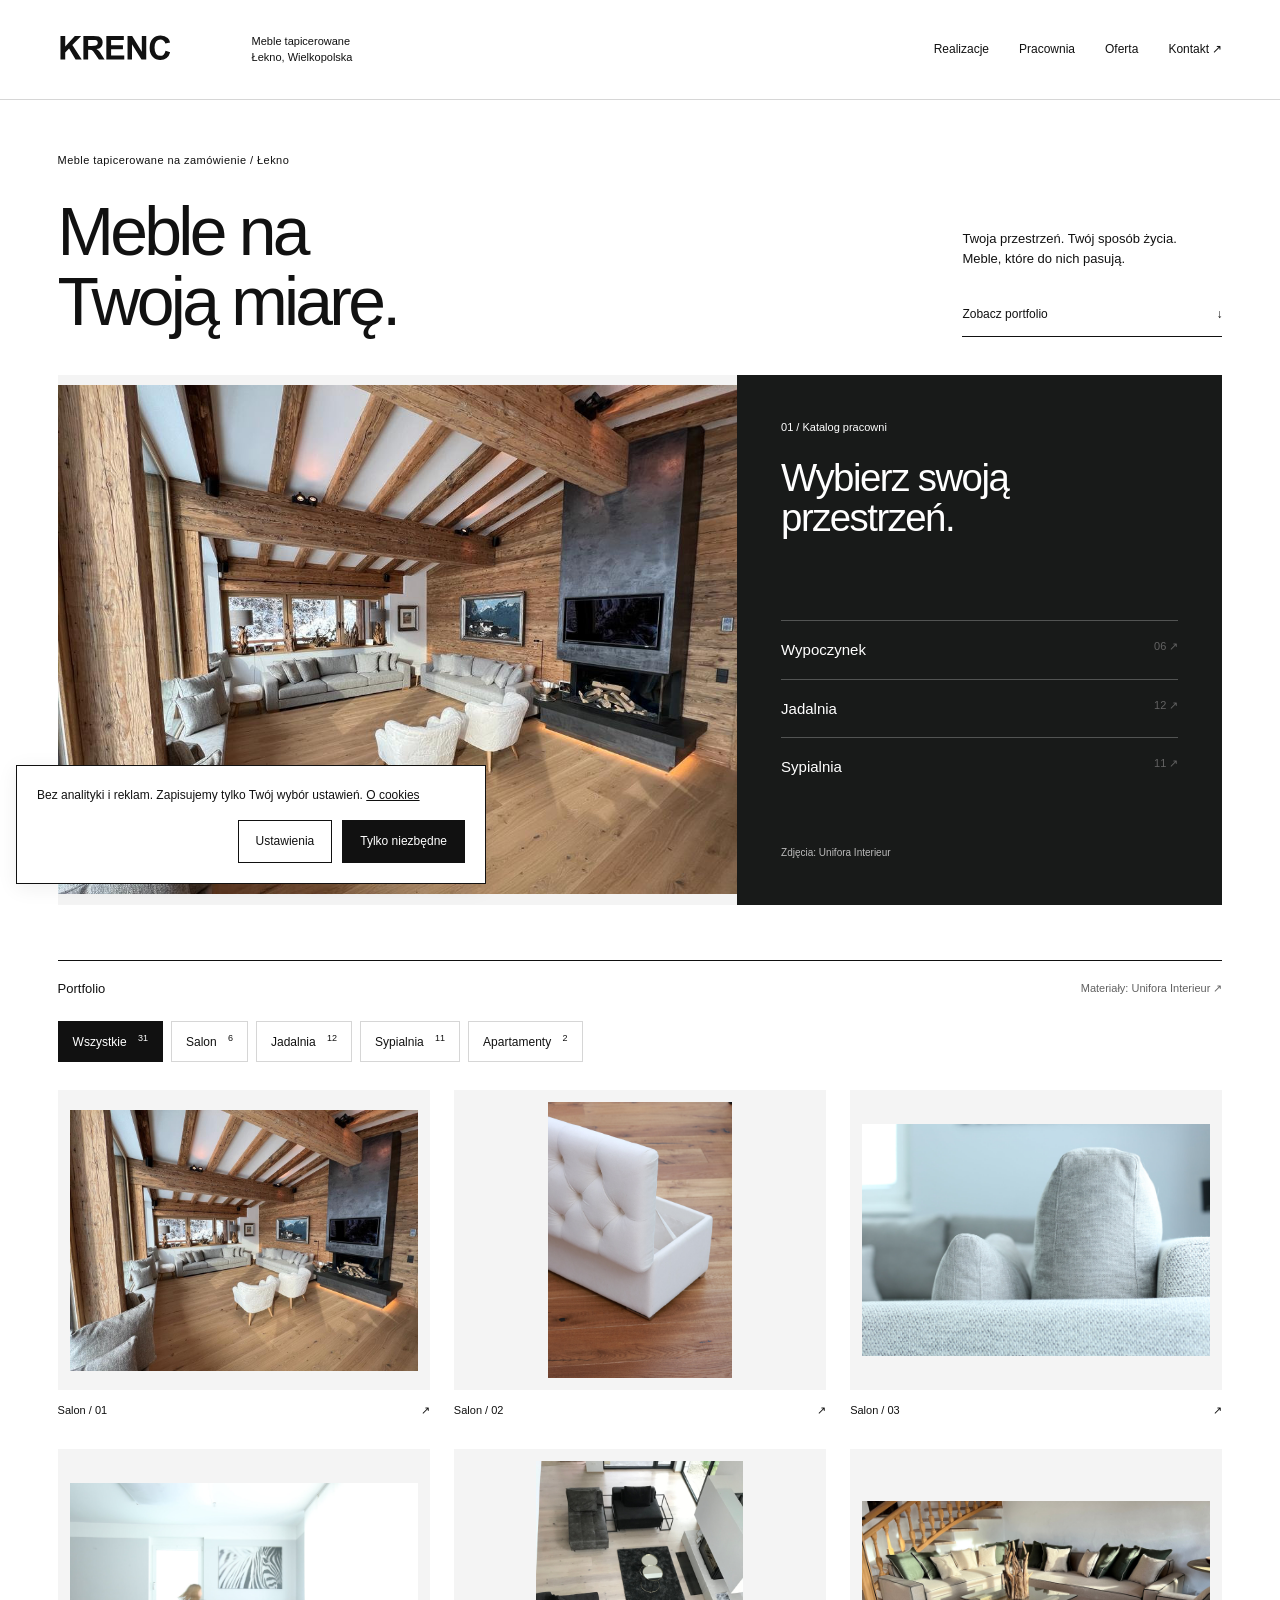
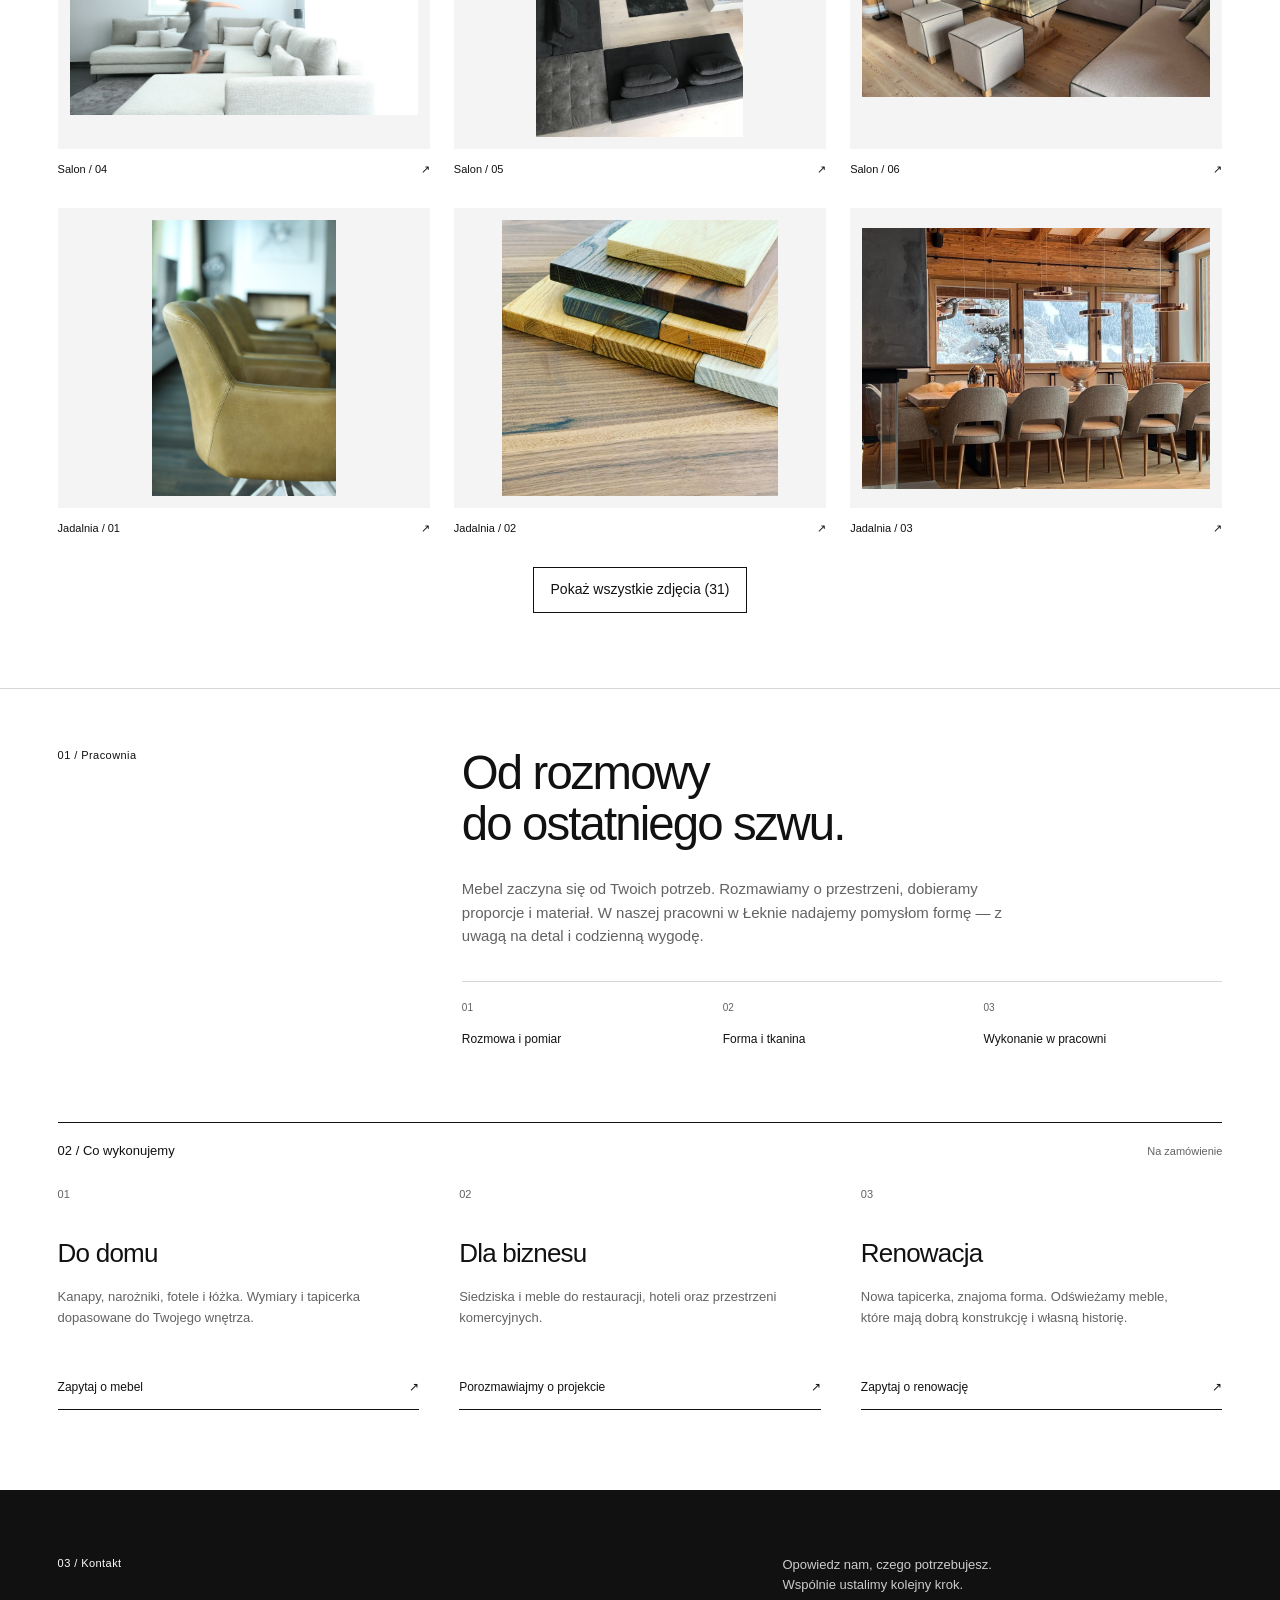
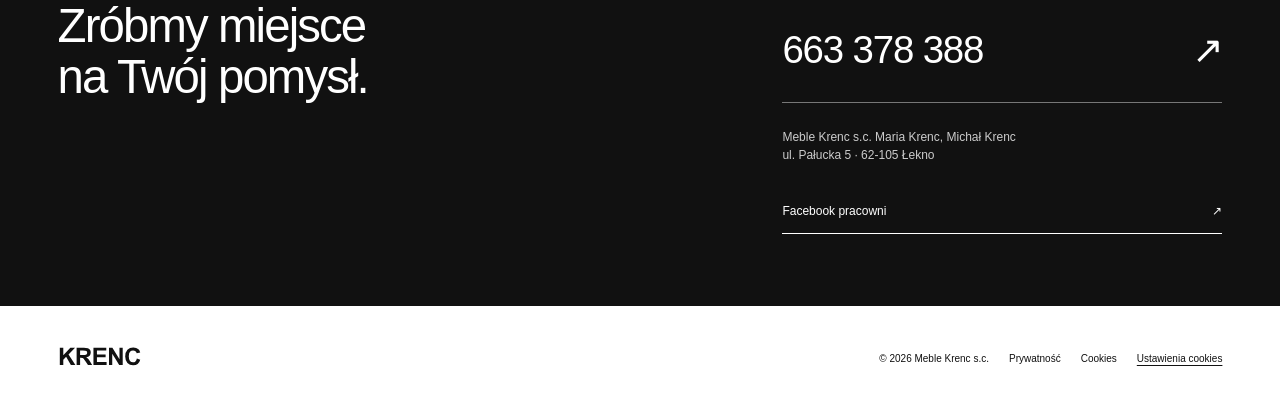
==== commit 475ecb91: "Differentiate proposal layout, wordmark and photography; verify responsive interactions" ====
--- a/index.html
+++ b/index.html
@@ -1,6 +1,6 @@
 <!doctype html><html lang="pl"><head><meta charset="utf-8"><meta name="viewport" content="width=device-width, initial-scale=1"><meta name="theme-color" content="#ffffff"><meta name="description" content="Meble Krenc — meble tapicerowane na zamówienie, Łekno. Poznaj portfolio i skontaktuj się z pracownią."><title>Meble na Twoją miarę — Meble Krenc</title><link rel="icon" href="assets/favicon.svg" type="image/svg+xml"><link rel="stylesheet" href="style.css"><script defer src="app.js"></script></head><body><a class="skip" href="#main">Przejdź do treści</a>
 <header class="site-header"><a class="brand" href="index.html#start" aria-label="Meble Krenc — strona główna"><img src="assets/logo.svg" width="150" height="34" alt="KRENC"></a><span class="header-note">Meble tapicerowane<br>Łekno, Wielkopolska</span><button class="menu" type="button" aria-expanded="false" aria-controls="site-nav">Menu <span aria-hidden="true">+</span></button><nav class="site-nav" id="site-nav" aria-label="Nawigacja główna"><a href="index.html#realizacje">Realizacje</a><a href="index.html#pracownia">Pracownia</a><a href="index.html#oferta">Oferta</a><a href="index.html#kontakt">Kontakt ↗</a></nav></header><main id="main">
-<section class="hero section" id="start"><p class="eyebrow">Meble tapicerowane na zamówienie / Łekno</p><div class="hero-line"><h1>Forma spotyka<br>codzienność.</h1><div class="hero-aside"><p>Twoja przestrzeń. Twój sposób życia.<br>Meble, które do nich pasują.</p><a class="text-link" href="#realizacje">Zobacz portfolio <span aria-hidden="true">↓</span></a></div></div><figure class="hero-photo"><img src="assets/living-01.jpg" width="1024" height="768" alt="Jasne sofy i fotele w salonie z drewnianymi belkami" fetchpriority="high"><figcaption><span>Salon / Komfort w każdej formie</span><span>Fotografia: Unifora Interieur</span></figcaption></figure></section>
+<section class="hero section" id="start"><p class="eyebrow">Meble tapicerowane na zamówienie / Łekno</p><div class="hero-line"><h1>Meble na<br>Twoją miarę.</h1><div class="hero-aside"><p>Twoja przestrzeń. Twój sposób życia.<br>Meble, które do nich pasują.</p><a class="text-link" href="#realizacje">Zobacz portfolio <span aria-hidden="true">↓</span></a></div></div><figure class="hero-photo"><img src="assets/living-01.jpg" width="1024" height="768" alt="Jasne sofy i fotele w salonie z drewnianymi belkami" fetchpriority="high"><figcaption><div class="catalog-heading"><span>01 / Katalog pracowni</span><h2>Wybierz swoją<br>przestrzeń.</h2></div><div class="catalog-links"><a href="#realizacje" data-hero-filter="living">Wypoczynek <span>06 ↗</span></a><a href="#realizacje" data-hero-filter="eating">Jadalnia <span>12 ↗</span></a><a href="#realizacje" data-hero-filter="sleeping">Sypialnia <span>11 ↗</span></a></div><span>Zdjęcia: Unifora Interieur</span></figcaption></figure></section>
 <section class="work section" id="realizacje"><div class="section-top"><h2>Portfolio</h2><span>Materiały: <a href="https://www.unifora.at" target="_blank" rel="noopener noreferrer">Unifora Interieur ↗<span class="sr-only"> (nowa karta)</span></a></span></div><div class="filters" role="group" aria-label="Kategorie portfolio"><button data-filter="all" aria-pressed="true">Wszystkie <sup>31</sup></button><button data-filter="living" aria-pressed="false">Salon <sup>6</sup></button><button data-filter="eating" aria-pressed="false">Jadalnia <sup>12</sup></button><button data-filter="sleeping" aria-pressed="false">Sypialnia <sup>11</sup></button><button data-filter="apartments" aria-pressed="false">Apartamenty <sup>2</sup></button></div><p class="gallery-status sr-only" aria-live="polite">31 zdjęć</p><div class="work-grid"><a class="work-card" data-lightbox data-category="living" href="assets/living-01.jpg"><div class="work-image"><img src="assets/living-01.jpg" alt="Salon — ujęcie 01, Unifora Interieur" loading="lazy" width="600" height="450"></div><span class="work-caption"><span>Salon / 01</span><span aria-hidden="true">↗</span></span></a>
 <a class="work-card" data-lightbox data-category="living" href="assets/living-02.jpg"><div class="work-image"><img src="assets/living-02.jpg" alt="Salon — ujęcie 02, Unifora Interieur" loading="lazy" width="600" height="450"></div><span class="work-caption"><span>Salon / 02</span><span aria-hidden="true">↗</span></span></a>
 <a class="work-card" data-lightbox data-category="living" href="assets/living-03.jpg"><div class="work-image"><img src="assets/living-03.jpg" alt="Salon — ujęcie 03, Unifora Interieur" loading="lazy" width="600" height="450"></div><span class="work-caption"><span>Salon / 03</span><span aria-hidden="true">↗</span></span></a>
--- a/style.css
+++ b/style.css
@@ -2,4 +2,6 @@
 @media(max-width:1000px){.header-note{display:none}.work-grid{grid-template-columns:repeat(2,minmax(0,1fr))}.hero-aside{width:220px}.footer{align-items:flex-start;flex-direction:column}.offer-list{gap:24px}}
 @media(max-width:680px){.site-header{min-height:80px;position:relative;flex-wrap:wrap;gap:0;padding-top:22px;padding-bottom:22px}.brand img{width:125px;height:28px}.menu{display:flex;margin-left:auto;align-items:center;gap:22px;padding:8px 12px;font-size:12px}.site-nav{width:100%;margin:22px 0 0;flex-direction:column;gap:0}.site-nav a{padding:13px 0;border-top:1px solid var(--line)}.js .site-nav:not(.is-open){display:none}.hero{padding-top:35px;padding-bottom:35px}.eyebrow{margin-bottom:25px}.hero-line{display:block}.hero-aside{margin-top:25px;width:100%;max-width:320px}.hero-aside p{margin-bottom:8px}.hero h1{font-size:clamp(36px,8.5vw,56px)}.hero-photo{grid-template-columns:1fr;margin-top:25px}.hero-photo figcaption{padding:14px;font-size:10px;gap:5px}.work-grid{gap:25px 14px}.work-image{height:230px;padding:8px}.work{padding-bottom:48px}.section-top{align-items:flex-start}.section-top>span{max-width:160px;text-align:right}.atelier{grid-template-columns:1fr;gap:5px;padding-top:35px;padding-bottom:45px}.process{gap:12px;font-size:11px}.offer{padding-bottom:45px}.offer-list{grid-template-columns:1fr;gap:28px}.offer-list article{border-bottom:1px solid var(--line);padding-bottom:15px}.offer-list h3{margin-top:10px}.offer-list p{min-height:0;max-width:100%}.offer-list .text-link{border:0}.contact{grid-template-columns:1fr;gap:20px;padding-top:40px;padding-bottom:40px}.contact-detail{justify-self:start}.footer-links{gap:12px 18px}.footer-links>span{width:100%}.cookie-bar{padding:16px}.lightbox{padding:16px}.lightbox-media img{height:55dvh}.legal{padding-top:40px}}
 @media(max-width:440px){.work-grid{grid-template-columns:1fr}.work-image{height:300px}}
+.hero-photo{align-items:stretch}.hero-photo>img{align-self:center}
 @media(prefers-reduced-motion:reduce){html{scroll-behavior:auto}*,*::before,*::after{transition:none!important}}
+.hero-photo{grid-template-columns:minmax(0,1.4fr) minmax(0,1fr)}.hero-photo>img{width:100%;max-height:570px;object-fit:contain;background:#f4f4f4}.hero-photo figcaption{background:#181a19;color:white;align-items:stretch;justify-content:space-between;gap:50px;padding:44px}.catalog-heading h2{font-size:clamp(28px,3vw,42px);line-height:1.05;font-weight:400;letter-spacing:-.04em;margin-top:22px}.catalog-links{display:grid}.catalog-links a{display:flex;justify-content:space-between;border-top:1px solid #ffffff40;padding:17px 0;font-size:15px}.catalog-links a span{font-size:11px;color:#bbb}.gallery-more{display:block;margin:30px auto 0}.hero-photo figcaption>span:last-child{font-size:10px;color:#bbb}@media(max-width:680px){.hero-photo{grid-template-columns:1fr}.hero-photo figcaption{padding:25px;gap:18px}.catalog-heading h2{font-size:28px;margin:14px 0}.catalog-links a{padding:12px 0}.hero-photo>img{height:auto;max-height:none}}
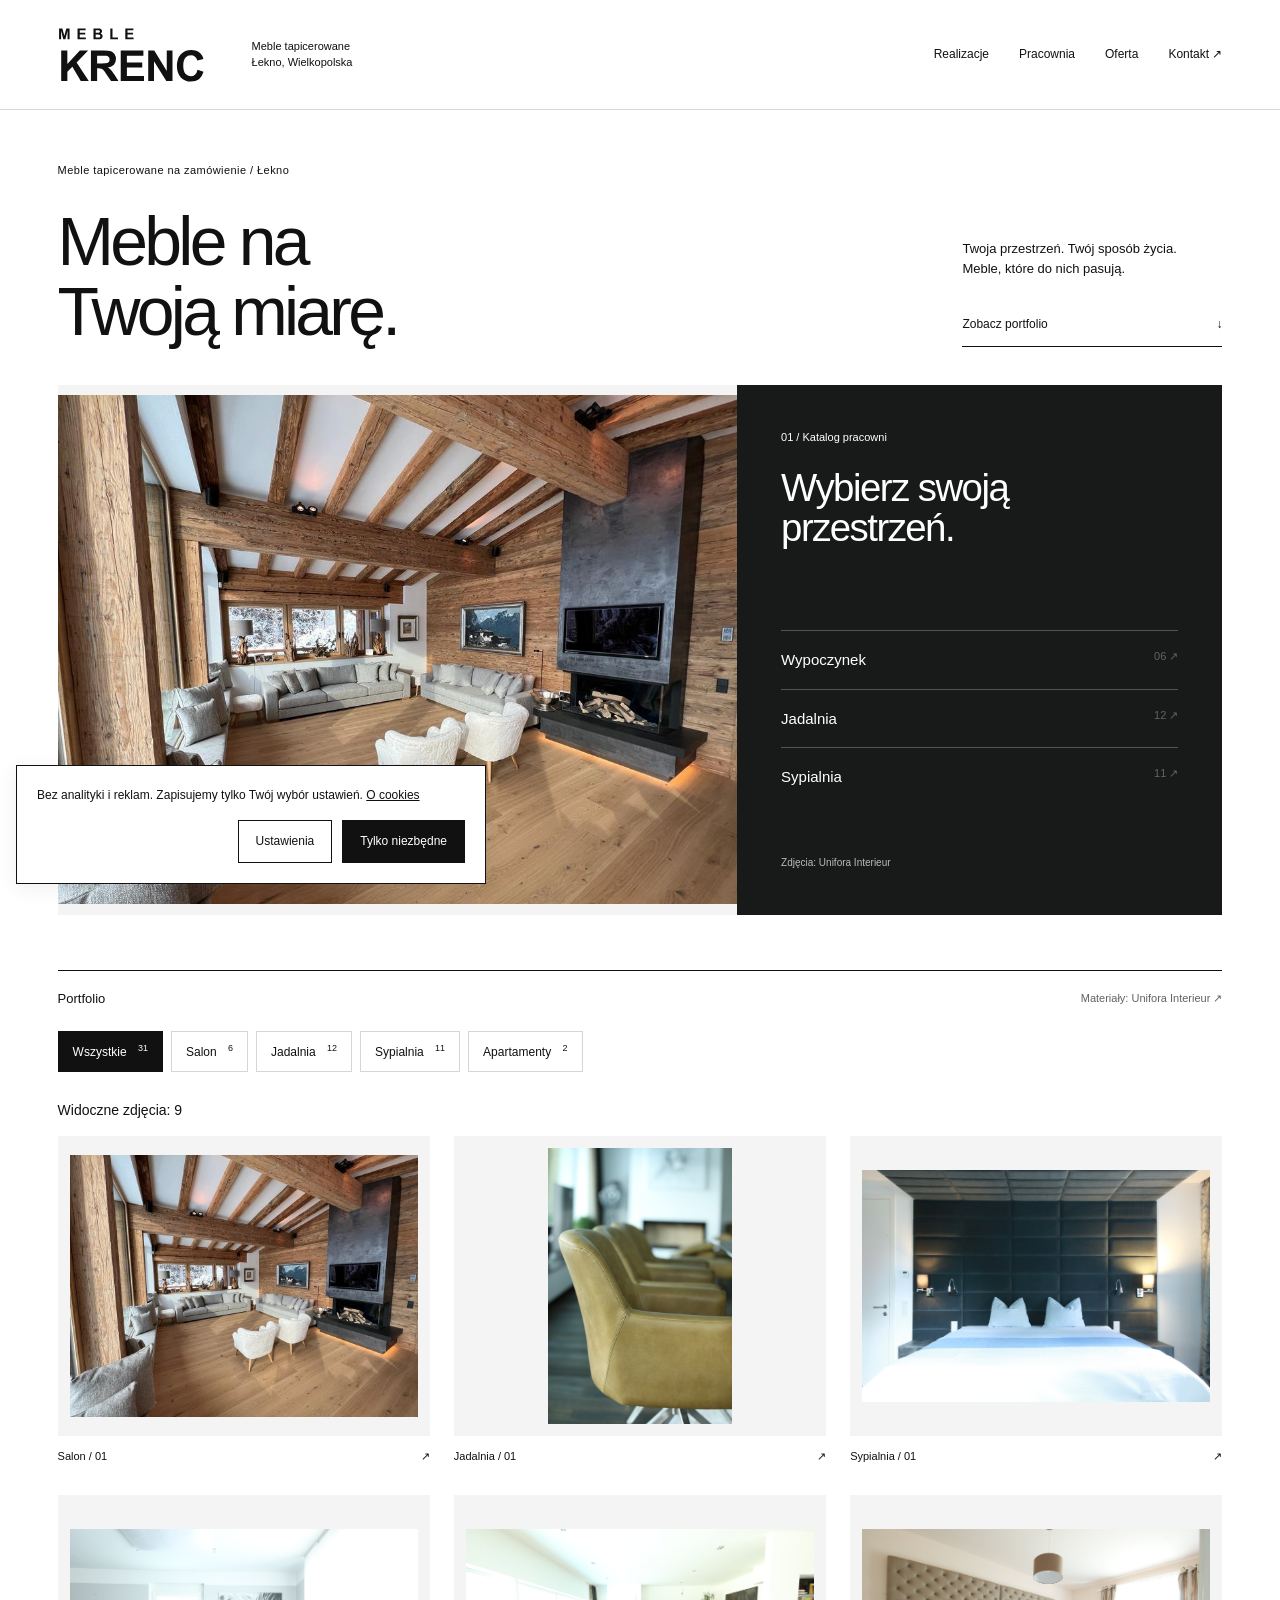
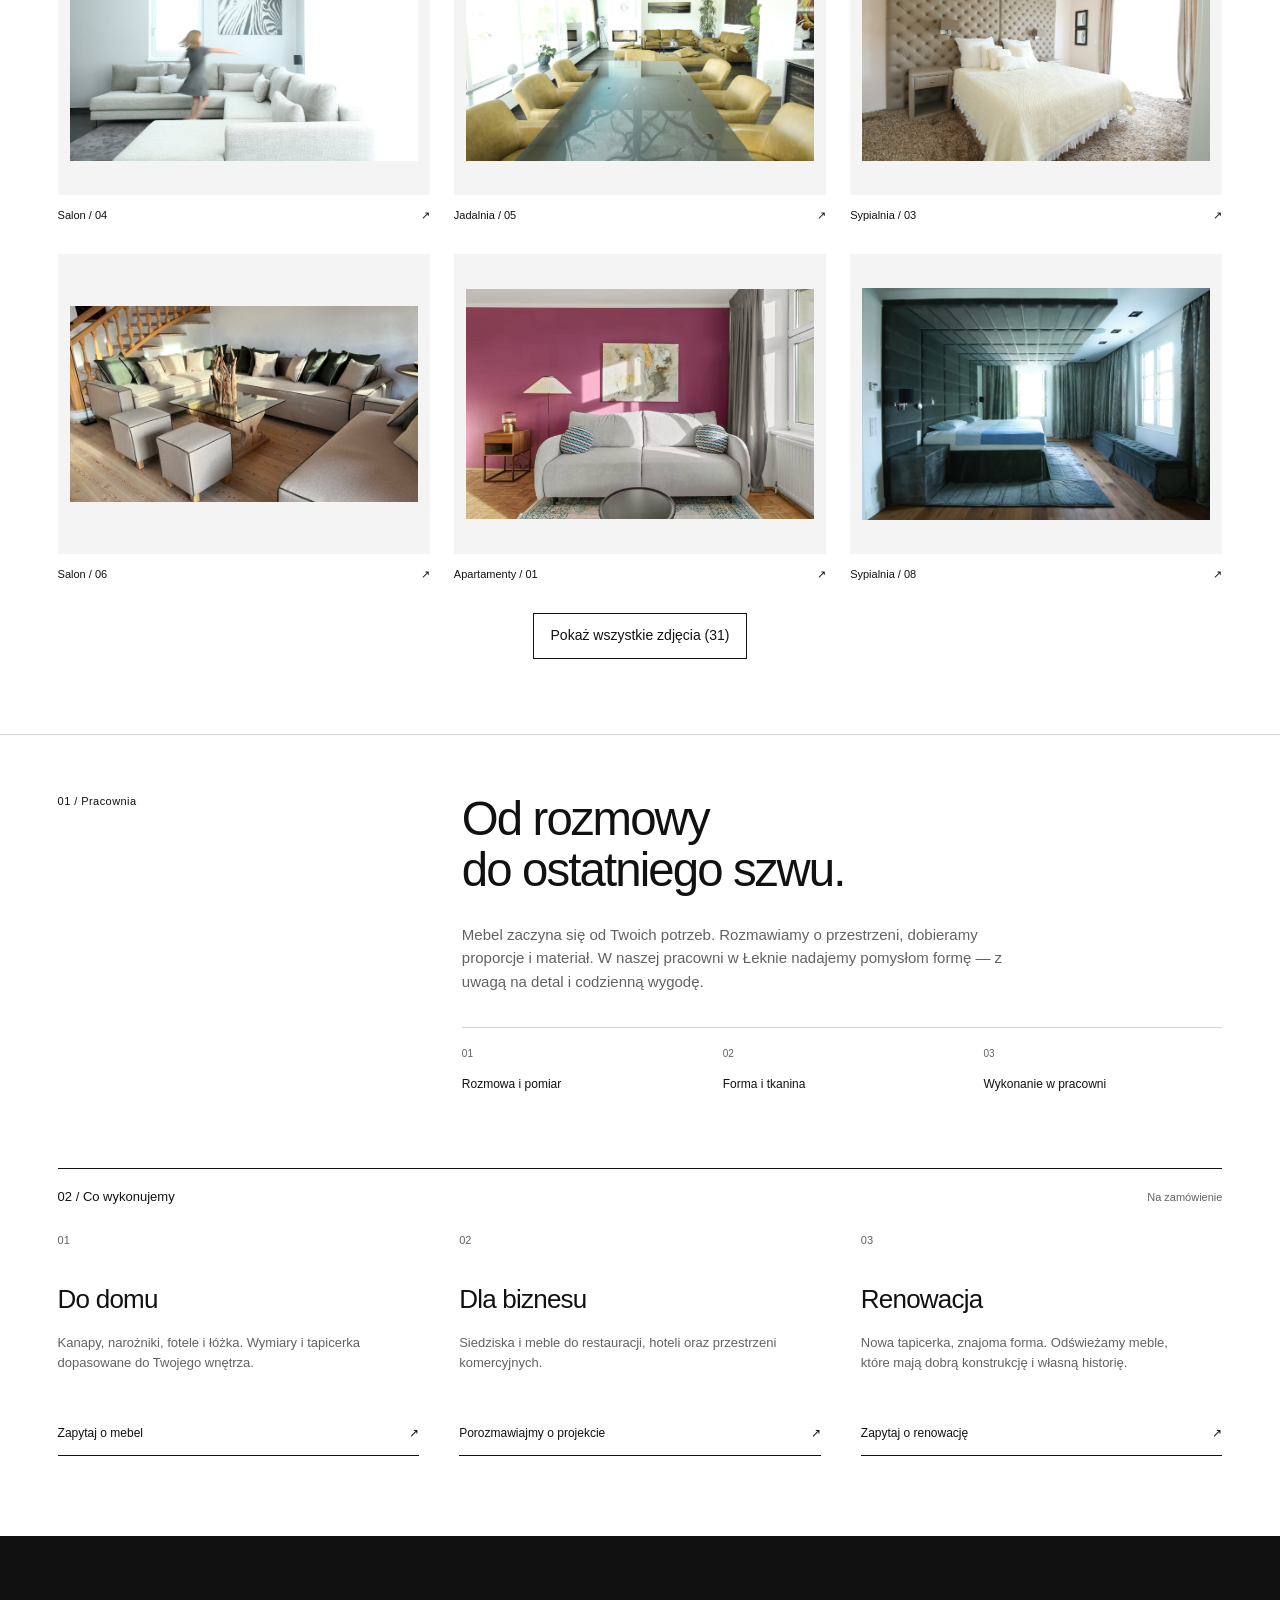
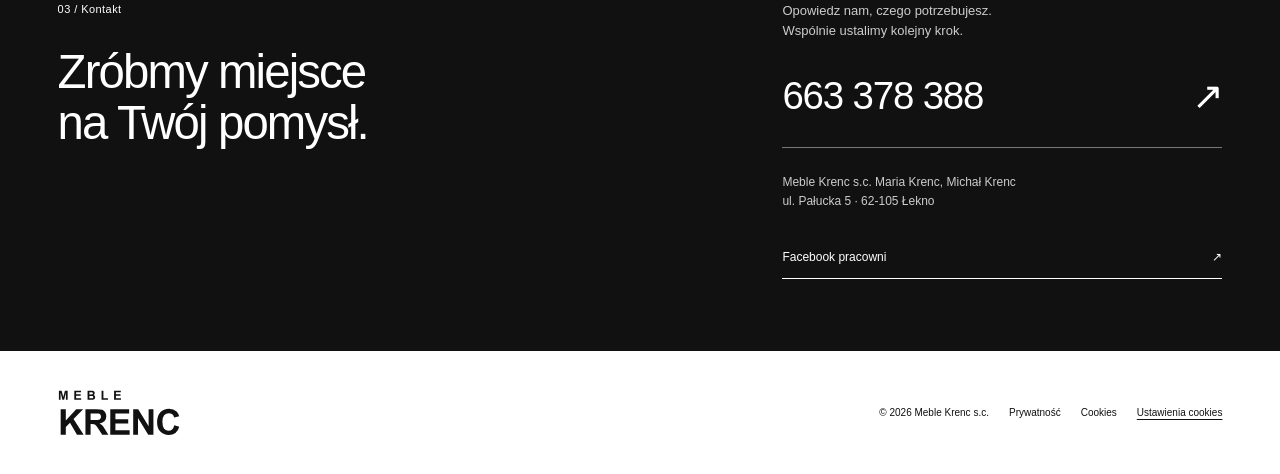
==== commit e1d031af: "Refine portfolio browsing, mobile details and full Meble Krenc wordmark" ====
--- a/index.html
+++ b/index.html
@@ -1,7 +1,7 @@
-<!doctype html><html lang="pl"><head><meta charset="utf-8"><meta name="viewport" content="width=device-width, initial-scale=1"><meta name="theme-color" content="#ffffff"><meta name="description" content="Meble Krenc — meble tapicerowane na zamówienie, Łekno. Poznaj portfolio i skontaktuj się z pracownią."><title>Meble na Twoją miarę — Meble Krenc</title><link rel="icon" href="assets/favicon.svg" type="image/svg+xml"><link rel="stylesheet" href="style.css"><script defer src="app.js"></script></head><body><a class="skip" href="#main">Przejdź do treści</a>
-<header class="site-header"><a class="brand" href="index.html#start" aria-label="Meble Krenc — strona główna"><img src="assets/logo.svg" width="150" height="34" alt="KRENC"></a><span class="header-note">Meble tapicerowane<br>Łekno, Wielkopolska</span><button class="menu" type="button" aria-expanded="false" aria-controls="site-nav">Menu <span aria-hidden="true">+</span></button><nav class="site-nav" id="site-nav" aria-label="Nawigacja główna"><a href="index.html#realizacje">Realizacje</a><a href="index.html#pracownia">Pracownia</a><a href="index.html#oferta">Oferta</a><a href="index.html#kontakt">Kontakt ↗</a></nav></header><main id="main">
+<!doctype html><html lang="pl"><head><meta charset="utf-8"><meta name="viewport" content="width=device-width, initial-scale=1"><meta name="theme-color" content="#ffffff"><meta name="description" content="Meble Krenc — meble tapicerowane na zamówienie, Łekno. Poznaj portfolio i skontaktuj się z pracownią."><title>Meble na Twoją miarę — Meble Krenc</title><link rel="icon" href="assets/favicon.svg" type="image/svg+xml"><link rel="stylesheet" href="style.css?v=20260908-2"><script defer src="app.js?v=20260908-2"></script></head><body><a class="skip" href="#main">Przejdź do treści</a>
+<header class="site-header"><a class="brand" href="index.html#start" aria-label="Meble Krenc — strona główna"><img src="assets/logo.svg?v=20260908-2" width="150" height="34" alt="MEBLE KRENC"></a><span class="header-note">Meble tapicerowane<br>Łekno, Wielkopolska</span><button class="menu" type="button" aria-expanded="false" aria-controls="site-nav">Menu <span aria-hidden="true">+</span></button><nav class="site-nav" id="site-nav" aria-label="Nawigacja główna"><a href="index.html#realizacje">Realizacje</a><a href="index.html#pracownia">Pracownia</a><a href="index.html#oferta">Oferta</a><a href="index.html#kontakt">Kontakt ↗</a></nav></header><main id="main">
 <section class="hero section" id="start"><p class="eyebrow">Meble tapicerowane na zamówienie / Łekno</p><div class="hero-line"><h1>Meble na<br>Twoją miarę.</h1><div class="hero-aside"><p>Twoja przestrzeń. Twój sposób życia.<br>Meble, które do nich pasują.</p><a class="text-link" href="#realizacje">Zobacz portfolio <span aria-hidden="true">↓</span></a></div></div><figure class="hero-photo"><img src="assets/living-01.jpg" width="1024" height="768" alt="Jasne sofy i fotele w salonie z drewnianymi belkami" fetchpriority="high"><figcaption><div class="catalog-heading"><span>01 / Katalog pracowni</span><h2>Wybierz swoją<br>przestrzeń.</h2></div><div class="catalog-links"><a href="#realizacje" data-hero-filter="living">Wypoczynek <span>06 ↗</span></a><a href="#realizacje" data-hero-filter="eating">Jadalnia <span>12 ↗</span></a><a href="#realizacje" data-hero-filter="sleeping">Sypialnia <span>11 ↗</span></a></div><span>Zdjęcia: Unifora Interieur</span></figcaption></figure></section>
-<section class="work section" id="realizacje"><div class="section-top"><h2>Portfolio</h2><span>Materiały: <a href="https://www.unifora.at" target="_blank" rel="noopener noreferrer">Unifora Interieur ↗<span class="sr-only"> (nowa karta)</span></a></span></div><div class="filters" role="group" aria-label="Kategorie portfolio"><button data-filter="all" aria-pressed="true">Wszystkie <sup>31</sup></button><button data-filter="living" aria-pressed="false">Salon <sup>6</sup></button><button data-filter="eating" aria-pressed="false">Jadalnia <sup>12</sup></button><button data-filter="sleeping" aria-pressed="false">Sypialnia <sup>11</sup></button><button data-filter="apartments" aria-pressed="false">Apartamenty <sup>2</sup></button></div><p class="gallery-status sr-only" aria-live="polite">31 zdjęć</p><div class="work-grid"><a class="work-card" data-lightbox data-category="living" href="assets/living-01.jpg"><div class="work-image"><img src="assets/living-01.jpg" alt="Salon — ujęcie 01, Unifora Interieur" loading="lazy" width="600" height="450"></div><span class="work-caption"><span>Salon / 01</span><span aria-hidden="true">↗</span></span></a>
+<section class="work section" id="realizacje"><div class="section-top"><h2>Portfolio</h2><span>Materiały: <a href="https://www.unifora.at" target="_blank" rel="noopener noreferrer">Unifora Interieur ↗<span class="sr-only"> (nowa karta)</span></a></span></div><div class="filters" role="group" aria-label="Kategorie portfolio"><button data-filter="all" aria-pressed="true">Wszystkie <sup>31</sup></button><button data-filter="living" aria-pressed="false">Salon <sup>6</sup></button><button data-filter="eating" aria-pressed="false">Jadalnia <sup>12</sup></button><button data-filter="sleeping" aria-pressed="false">Sypialnia <sup>11</sup></button><button data-filter="apartments" aria-pressed="false">Apartamenty <sup>2</sup></button></div><p class="gallery-status" aria-live="polite">31 zdjęć</p><div class="work-grid"><a class="work-card" data-lightbox data-category="living" href="assets/living-01.jpg"><div class="work-image"><img src="assets/living-01.jpg" alt="Salon — ujęcie 01, Unifora Interieur" loading="lazy" width="600" height="450"></div><span class="work-caption"><span>Salon / 01</span><span aria-hidden="true">↗</span></span></a>
 <a class="work-card" data-lightbox data-category="living" href="assets/living-02.jpg"><div class="work-image"><img src="assets/living-02.jpg" alt="Salon — ujęcie 02, Unifora Interieur" loading="lazy" width="600" height="450"></div><span class="work-caption"><span>Salon / 02</span><span aria-hidden="true">↗</span></span></a>
 <a class="work-card" data-lightbox data-category="living" href="assets/living-03.jpg"><div class="work-image"><img src="assets/living-03.jpg" alt="Salon — ujęcie 03, Unifora Interieur" loading="lazy" width="600" height="450"></div><span class="work-caption"><span>Salon / 03</span><span aria-hidden="true">↗</span></span></a>
 <a class="work-card" data-lightbox data-category="living" href="assets/living-04.jpg"><div class="work-image"><img src="assets/living-04.jpg" alt="Salon — ujęcie 04, Unifora Interieur" loading="lazy" width="600" height="450"></div><span class="work-caption"><span>Salon / 04</span><span aria-hidden="true">↗</span></span></a>
@@ -34,6 +34,6 @@
 <a class="work-card" data-lightbox data-category="apartments" href="assets/apartments-02.jpg"><div class="work-image"><img src="assets/apartments-02.jpg" alt="Apartamenty — ujęcie 02, Unifora Interieur" loading="lazy" width="600" height="450"></div><span class="work-caption"><span>Apartamenty / 02</span><span aria-hidden="true">↗</span></span></a></div></section>
 <section class="atelier section" id="pracownia"><p class="eyebrow">01 / Pracownia</p><div><h2>Od rozmowy<br>do ostatniego szwu.</h2><p class="body-copy">Mebel zaczyna się od Twoich potrzeb. Rozmawiamy o przestrzeni, dobieramy proporcje i materiał. W naszej pracowni w Łeknie nadajemy pomysłom formę — z uwagą na detal i codzienną wygodę.</p><ol class="process"><li><span>01</span>Rozmowa i pomiar</li><li><span>02</span>Forma i tkanina</li><li><span>03</span>Wykonanie w pracowni</li></ol></div></section>
 <section class="offer section" id="oferta"><div class="section-top"><h2>02 / Co wykonujemy</h2><span>Na zamówienie</span></div><div class="offer-list"><article><span>01</span><h3>Do domu</h3><p>Kanapy, narożniki, fotele i łóżka. Wymiary i tapicerka dopasowane do Twojego wnętrza.</p><a class="text-link" href="#kontakt">Zapytaj o mebel <span aria-hidden="true">↗</span></a></article><article><span>02</span><h3>Dla biznesu</h3><p>Siedziska i meble do restauracji, hoteli oraz przestrzeni komercyjnych.</p><a class="text-link" href="#kontakt">Porozmawiajmy o projekcie <span aria-hidden="true">↗</span></a></article><article><span>03</span><h3>Renowacja</h3><p>Nowa tapicerka, znajoma forma. Odświeżamy meble, które mają dobrą konstrukcję i własną historię.</p><a class="text-link" href="#kontakt">Zapytaj o renowację <span aria-hidden="true">↗</span></a></article></div></section>
-<section class="contact section" id="kontakt"><div><p class="eyebrow">03 / Kontakt</p><h2>Zróbmy miejsce<br>na Twój pomysł.</h2></div><div class="contact-detail"><p>Opowiedz nam, czego potrzebujesz.<br>Wspólnie ustalimy kolejny krok.</p><a class="contact-phone" href="tel:+48663378388">663 378 388 <span aria-hidden="true">↗</span></a><address>Meble Krenc s.c. Maria Krenc, Michał Krenc<br>ul. Pałucka 5 · 62-105 Łekno</address><a class="text-link" href="https://www.facebook.com/MebleKrenc/" target="_blank" rel="noopener noreferrer">Facebook pracowni <span class="sr-only">(nowa karta)</span><span aria-hidden="true">↗</span></a></div></section></main><footer class="footer"><a class="brand" href="index.html#start"><img src="assets/logo.svg" width="150" height="34" alt="KRENC — strona główna"></a><div class="footer-links"><span>© <span data-year>2026</span> Meble Krenc s.c.</span><a href="polityka-prywatnosci.html">Prywatność</a><a href="cookies.html">Cookies</a><button data-cookie-open type="button">Ustawienia cookies</button></div></footer>
+<section class="contact section" id="kontakt"><div><p class="eyebrow">03 / Kontakt</p><h2>Zróbmy miejsce<br>na Twój pomysł.</h2></div><div class="contact-detail"><p>Opowiedz nam, czego potrzebujesz.<br>Wspólnie ustalimy kolejny krok.</p><a class="contact-phone" href="tel:+48663378388">663 378 388 <span aria-hidden="true">↗</span></a><address>Meble Krenc s.c. Maria Krenc, Michał Krenc<br>ul. Pałucka 5 · 62-105 Łekno</address><a class="text-link" href="https://www.facebook.com/MebleKrenc/" target="_blank" rel="noopener noreferrer">Facebook pracowni <span class="sr-only">(nowa karta)</span><span aria-hidden="true">↗</span></a></div></section></main><footer class="footer"><a class="brand" href="index.html#start"><img src="assets/logo.svg?v=20260908-2" width="150" height="34" alt="MEBLE KRENC — strona główna"></a><div class="footer-links"><span>© <span data-year>2026</span> Meble Krenc s.c.</span><a href="polityka-prywatnosci.html">Prywatność</a><a href="cookies.html">Cookies</a><button data-cookie-open type="button">Ustawienia cookies</button></div></footer>
 <dialog class="lightbox" data-lightbox-root aria-labelledby="lightbox-title"><div class="lightbox-head"><h2 id="lightbox-title">Portfolio / Unifora Interieur</h2><button data-lightbox-close type="button" autofocus>Zamknij ×</button></div><div class="lightbox-media"><img data-lightbox-image alt=""></div><div class="lightbox-controls"><button data-lightbox-prev type="button" aria-label="Poprzednie zdjęcie">←</button><p data-lightbox-caption aria-live="polite"></p><button data-lightbox-next type="button" aria-label="Następne zdjęcie">→</button></div></dialog><aside class="cookie-bar" data-cookie-bar hidden aria-label="Informacja o cookies"><p>Bez analityki i reklam. Zapisujemy tylko Twój wybór ustawień. <a href="cookies.html">O cookies</a></p><div class="cookie-actions"><button data-cookie-open type="button">Ustawienia</button><button data-cookie-essential type="button">Tylko niezbędne</button></div></aside>
 <dialog class="cookie-dialog" data-cookie-settings aria-labelledby="cookie-title"><h2 id="cookie-title">Ustawienia cookies</h2><p>Strona nie używa narzędzi analitycznych ani marketingowych. Wybór zapisujemy lokalnie w Twojej przeglądarce.</p><label class="cookie-row"><span>Niezbędne<small>Zapis ustawień strony</small></span><input type="checkbox" checked disabled></label><label class="cookie-row"><span>Analityczne i marketingowe<small>Nieużywane na tej stronie</small></span><input type="checkbox" disabled></label><div class="cookie-actions"><button data-cookie-close type="button">Anuluj</button><button data-cookie-save type="button">Zapisz ustawienia</button></div></dialog></body></html>
--- a/style.css
+++ b/style.css
@@ -2,6 +2,6 @@
 @media(max-width:1000px){.header-note{display:none}.work-grid{grid-template-columns:repeat(2,minmax(0,1fr))}.hero-aside{width:220px}.footer{align-items:flex-start;flex-direction:column}.offer-list{gap:24px}}
 @media(max-width:680px){.site-header{min-height:80px;position:relative;flex-wrap:wrap;gap:0;padding-top:22px;padding-bottom:22px}.brand img{width:125px;height:28px}.menu{display:flex;margin-left:auto;align-items:center;gap:22px;padding:8px 12px;font-size:12px}.site-nav{width:100%;margin:22px 0 0;flex-direction:column;gap:0}.site-nav a{padding:13px 0;border-top:1px solid var(--line)}.js .site-nav:not(.is-open){display:none}.hero{padding-top:35px;padding-bottom:35px}.eyebrow{margin-bottom:25px}.hero-line{display:block}.hero-aside{margin-top:25px;width:100%;max-width:320px}.hero-aside p{margin-bottom:8px}.hero h1{font-size:clamp(36px,8.5vw,56px)}.hero-photo{grid-template-columns:1fr;margin-top:25px}.hero-photo figcaption{padding:14px;font-size:10px;gap:5px}.work-grid{gap:25px 14px}.work-image{height:230px;padding:8px}.work{padding-bottom:48px}.section-top{align-items:flex-start}.section-top>span{max-width:160px;text-align:right}.atelier{grid-template-columns:1fr;gap:5px;padding-top:35px;padding-bottom:45px}.process{gap:12px;font-size:11px}.offer{padding-bottom:45px}.offer-list{grid-template-columns:1fr;gap:28px}.offer-list article{border-bottom:1px solid var(--line);padding-bottom:15px}.offer-list h3{margin-top:10px}.offer-list p{min-height:0;max-width:100%}.offer-list .text-link{border:0}.contact{grid-template-columns:1fr;gap:20px;padding-top:40px;padding-bottom:40px}.contact-detail{justify-self:start}.footer-links{gap:12px 18px}.footer-links>span{width:100%}.cookie-bar{padding:16px}.lightbox{padding:16px}.lightbox-media img{height:55dvh}.legal{padding-top:40px}}
 @media(max-width:440px){.work-grid{grid-template-columns:1fr}.work-image{height:300px}}
-.hero-photo{align-items:stretch}.hero-photo>img{align-self:center}
+.hero-photo{align-items:stretch}.hero-photo>img{align-self:center}.brand img{width:150px;height:63px}.site-header{min-height:110px}.footer .brand img{width:125px;height:53px}@media(max-width:680px){.brand img{width:120px;height:50px}.site-header{min-height:90px;padding-top:18px;padding-bottom:18px}}
 @media(prefers-reduced-motion:reduce){html{scroll-behavior:auto}*,*::before,*::after{transition:none!important}}
 .hero-photo{grid-template-columns:minmax(0,1.4fr) minmax(0,1fr)}.hero-photo>img{width:100%;max-height:570px;object-fit:contain;background:#f4f4f4}.hero-photo figcaption{background:#181a19;color:white;align-items:stretch;justify-content:space-between;gap:50px;padding:44px}.catalog-heading h2{font-size:clamp(28px,3vw,42px);line-height:1.05;font-weight:400;letter-spacing:-.04em;margin-top:22px}.catalog-links{display:grid}.catalog-links a{display:flex;justify-content:space-between;border-top:1px solid #ffffff40;padding:17px 0;font-size:15px}.catalog-links a span{font-size:11px;color:#bbb}.gallery-more{display:block;margin:30px auto 0}.hero-photo figcaption>span:last-child{font-size:10px;color:#bbb}@media(max-width:680px){.hero-photo{grid-template-columns:1fr}.hero-photo figcaption{padding:25px;gap:18px}.catalog-heading h2{font-size:28px;margin:14px 0}.catalog-links a{padding:12px 0}.hero-photo>img{height:auto;max-height:none}}
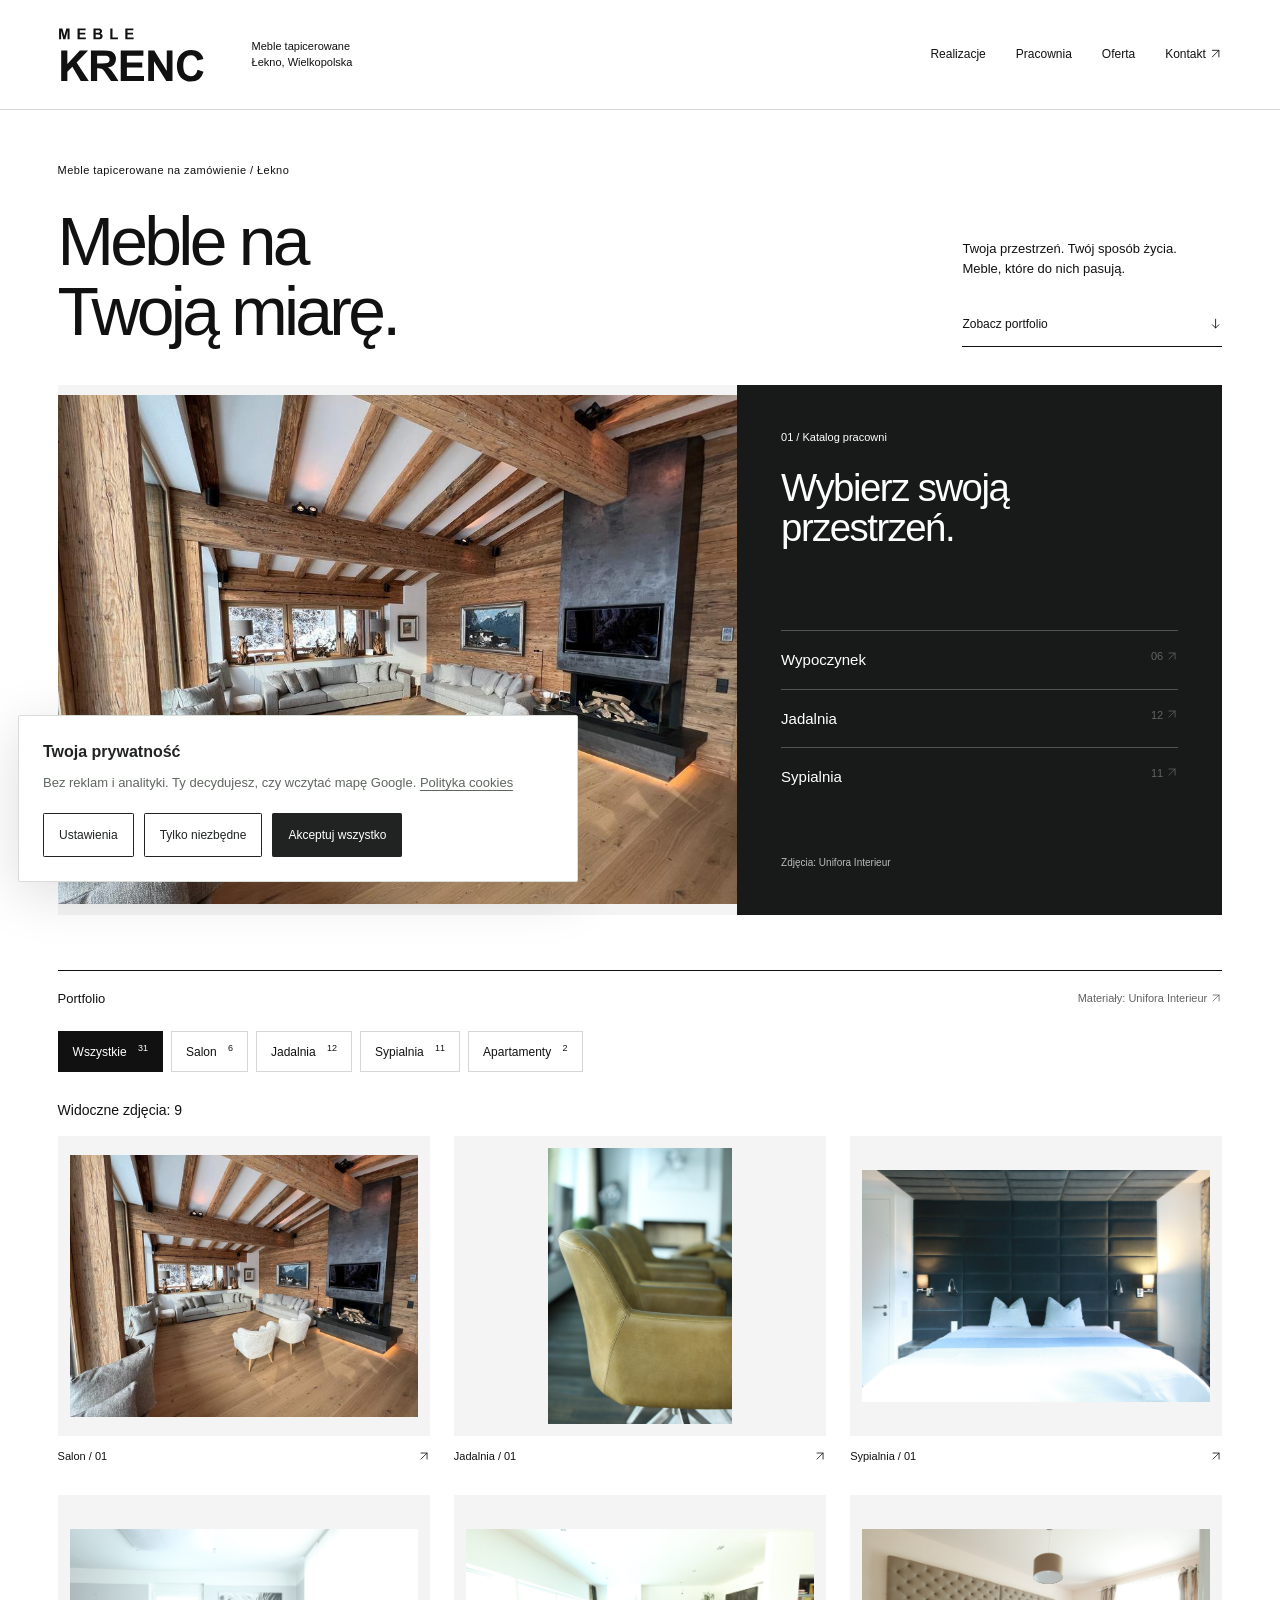
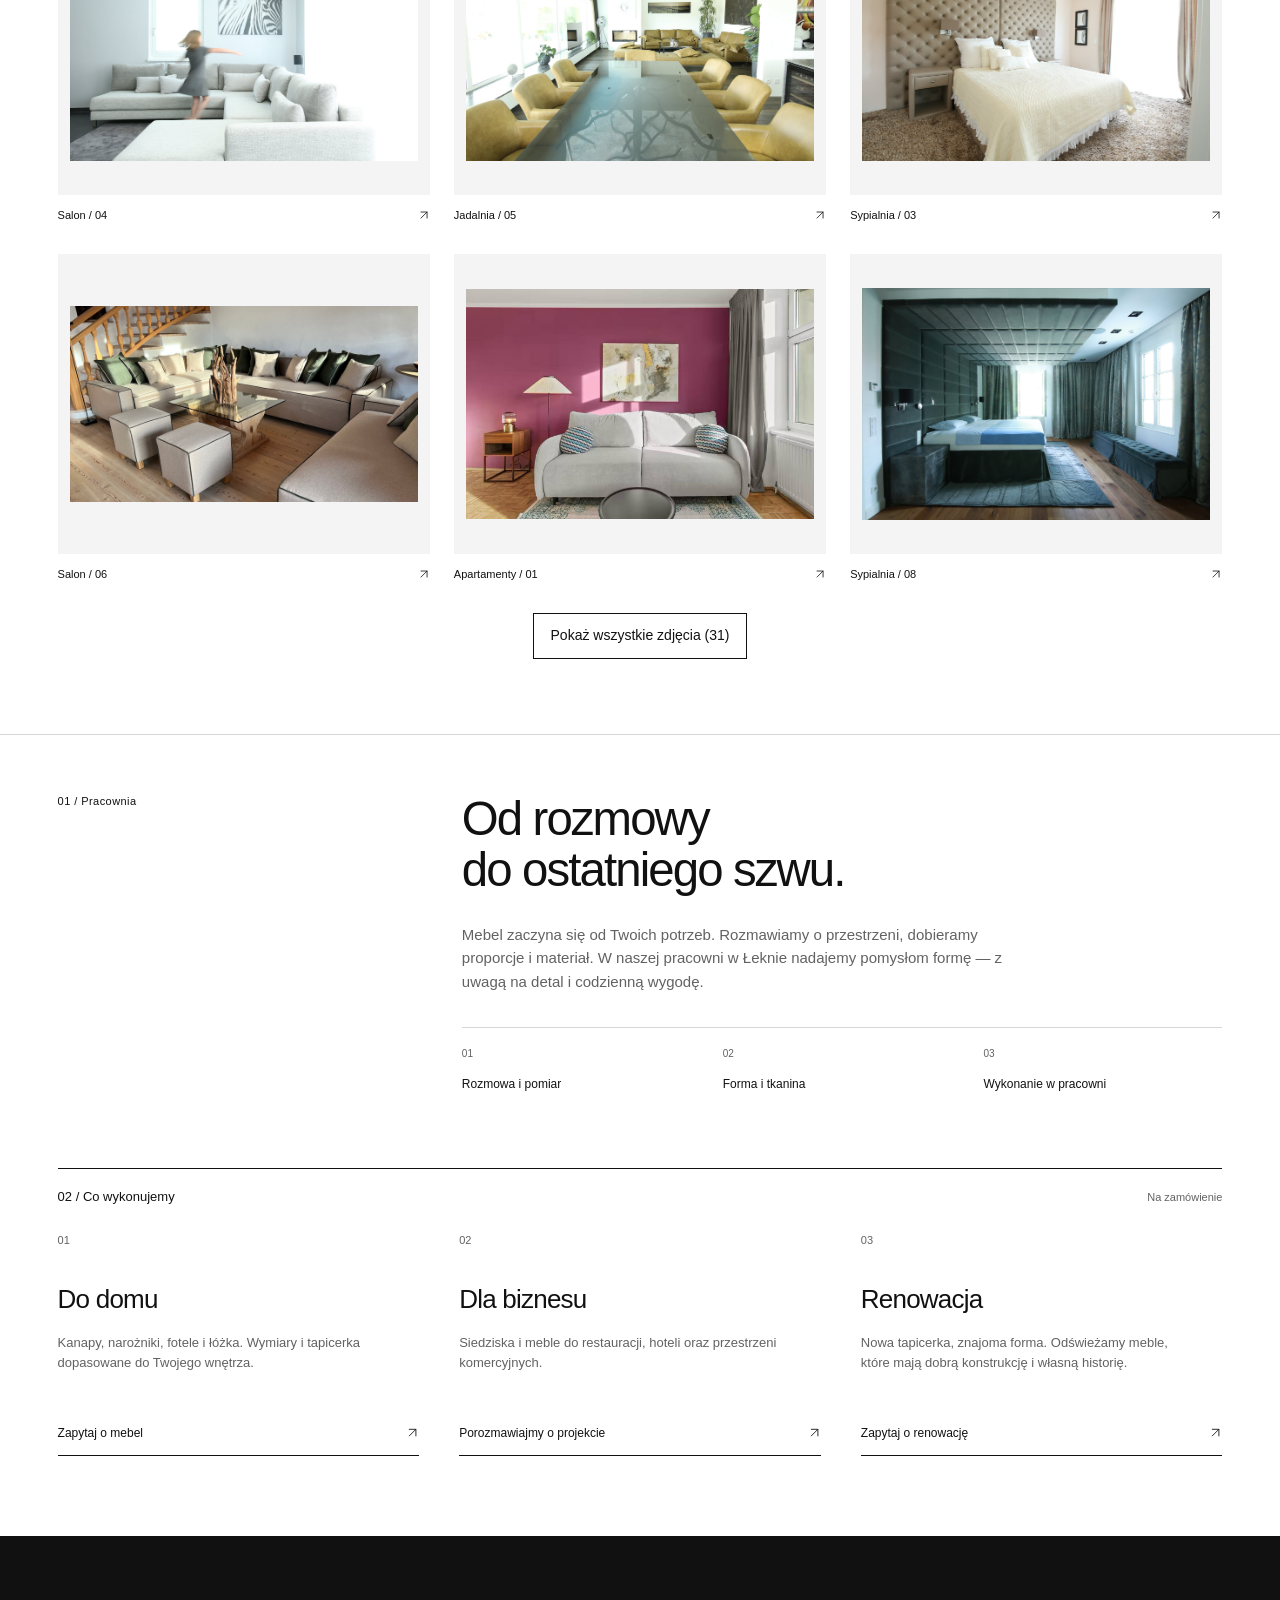
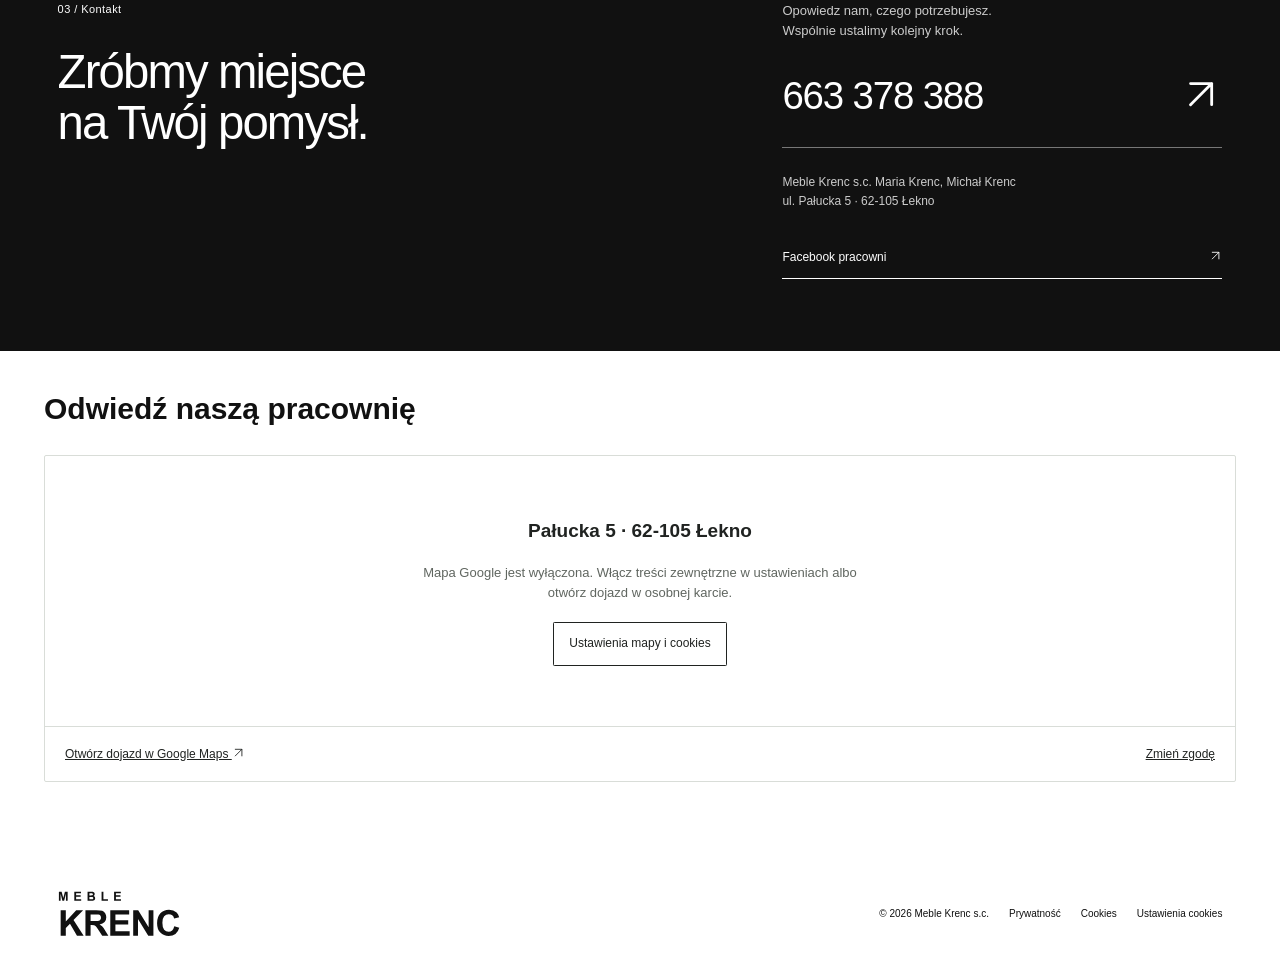
==== commit 1ecd9a24: "Replace glyph icons with SVG and unify manageable consent and policies" ====
--- a/index.html
+++ b/index.html
@@ -1,39 +1,39 @@
-<!doctype html><html lang="pl"><head><meta charset="utf-8"><meta name="viewport" content="width=device-width, initial-scale=1"><meta name="theme-color" content="#ffffff"><meta name="description" content="Meble Krenc — meble tapicerowane na zamówienie, Łekno. Poznaj portfolio i skontaktuj się z pracownią."><title>Meble na Twoją miarę — Meble Krenc</title><link rel="icon" href="assets/favicon.svg" type="image/svg+xml"><link rel="stylesheet" href="style.css?v=20260908-2"><script defer src="app.js?v=20260908-2"></script></head><body><a class="skip" href="#main">Przejdź do treści</a>
-<header class="site-header"><a class="brand" href="index.html#start" aria-label="Meble Krenc — strona główna"><img src="assets/logo.svg?v=20260908-2" width="150" height="34" alt="MEBLE KRENC"></a><span class="header-note">Meble tapicerowane<br>Łekno, Wielkopolska</span><button class="menu" type="button" aria-expanded="false" aria-controls="site-nav">Menu <span aria-hidden="true">+</span></button><nav class="site-nav" id="site-nav" aria-label="Nawigacja główna"><a href="index.html#realizacje">Realizacje</a><a href="index.html#pracownia">Pracownia</a><a href="index.html#oferta">Oferta</a><a href="index.html#kontakt">Kontakt ↗</a></nav></header><main id="main">
-<section class="hero section" id="start"><p class="eyebrow">Meble tapicerowane na zamówienie / Łekno</p><div class="hero-line"><h1>Meble na<br>Twoją miarę.</h1><div class="hero-aside"><p>Twoja przestrzeń. Twój sposób życia.<br>Meble, które do nich pasują.</p><a class="text-link" href="#realizacje">Zobacz portfolio <span aria-hidden="true">↓</span></a></div></div><figure class="hero-photo"><img src="assets/living-01.jpg" width="1024" height="768" alt="Jasne sofy i fotele w salonie z drewnianymi belkami" fetchpriority="high"><figcaption><div class="catalog-heading"><span>01 / Katalog pracowni</span><h2>Wybierz swoją<br>przestrzeń.</h2></div><div class="catalog-links"><a href="#realizacje" data-hero-filter="living">Wypoczynek <span>06 ↗</span></a><a href="#realizacje" data-hero-filter="eating">Jadalnia <span>12 ↗</span></a><a href="#realizacje" data-hero-filter="sleeping">Sypialnia <span>11 ↗</span></a></div><span>Zdjęcia: Unifora Interieur</span></figcaption></figure></section>
-<section class="work section" id="realizacje"><div class="section-top"><h2>Portfolio</h2><span>Materiały: <a href="https://www.unifora.at" target="_blank" rel="noopener noreferrer">Unifora Interieur ↗<span class="sr-only"> (nowa karta)</span></a></span></div><div class="filters" role="group" aria-label="Kategorie portfolio"><button data-filter="all" aria-pressed="true">Wszystkie <sup>31</sup></button><button data-filter="living" aria-pressed="false">Salon <sup>6</sup></button><button data-filter="eating" aria-pressed="false">Jadalnia <sup>12</sup></button><button data-filter="sleeping" aria-pressed="false">Sypialnia <sup>11</sup></button><button data-filter="apartments" aria-pressed="false">Apartamenty <sup>2</sup></button></div><p class="gallery-status" aria-live="polite">31 zdjęć</p><div class="work-grid"><a class="work-card" data-lightbox data-category="living" href="assets/living-01.jpg"><div class="work-image"><img src="assets/living-01.jpg" alt="Salon — ujęcie 01, Unifora Interieur" loading="lazy" width="600" height="450"></div><span class="work-caption"><span>Salon / 01</span><span aria-hidden="true">↗</span></span></a>
-<a class="work-card" data-lightbox data-category="living" href="assets/living-02.jpg"><div class="work-image"><img src="assets/living-02.jpg" alt="Salon — ujęcie 02, Unifora Interieur" loading="lazy" width="600" height="450"></div><span class="work-caption"><span>Salon / 02</span><span aria-hidden="true">↗</span></span></a>
-<a class="work-card" data-lightbox data-category="living" href="assets/living-03.jpg"><div class="work-image"><img src="assets/living-03.jpg" alt="Salon — ujęcie 03, Unifora Interieur" loading="lazy" width="600" height="450"></div><span class="work-caption"><span>Salon / 03</span><span aria-hidden="true">↗</span></span></a>
-<a class="work-card" data-lightbox data-category="living" href="assets/living-04.jpg"><div class="work-image"><img src="assets/living-04.jpg" alt="Salon — ujęcie 04, Unifora Interieur" loading="lazy" width="600" height="450"></div><span class="work-caption"><span>Salon / 04</span><span aria-hidden="true">↗</span></span></a>
-<a class="work-card" data-lightbox data-category="living" href="assets/living-05.jpg"><div class="work-image"><img src="assets/living-05.jpg" alt="Salon — ujęcie 05, Unifora Interieur" loading="lazy" width="600" height="450"></div><span class="work-caption"><span>Salon / 05</span><span aria-hidden="true">↗</span></span></a>
-<a class="work-card" data-lightbox data-category="living" href="assets/living-06.jpg"><div class="work-image"><img src="assets/living-06.jpg" alt="Salon — ujęcie 06, Unifora Interieur" loading="lazy" width="600" height="450"></div><span class="work-caption"><span>Salon / 06</span><span aria-hidden="true">↗</span></span></a>
-<a class="work-card" data-lightbox data-category="eating" href="assets/eating-01.jpg"><div class="work-image"><img src="assets/eating-01.jpg" alt="Jadalnia — ujęcie 01, Unifora Interieur" loading="lazy" width="600" height="450"></div><span class="work-caption"><span>Jadalnia / 01</span><span aria-hidden="true">↗</span></span></a>
-<a class="work-card" data-lightbox data-category="eating" href="assets/eating-02.jpg"><div class="work-image"><img src="assets/eating-02.jpg" alt="Jadalnia — ujęcie 02, Unifora Interieur" loading="lazy" width="600" height="450"></div><span class="work-caption"><span>Jadalnia / 02</span><span aria-hidden="true">↗</span></span></a>
-<a class="work-card" data-lightbox data-category="eating" href="assets/eating-03.jpg"><div class="work-image"><img src="assets/eating-03.jpg" alt="Jadalnia — ujęcie 03, Unifora Interieur" loading="lazy" width="600" height="450"></div><span class="work-caption"><span>Jadalnia / 03</span><span aria-hidden="true">↗</span></span></a>
-<a class="work-card" data-lightbox data-category="eating" href="assets/eating-04.jpg"><div class="work-image"><img src="assets/eating-04.jpg" alt="Jadalnia — ujęcie 04, Unifora Interieur" loading="lazy" width="600" height="450"></div><span class="work-caption"><span>Jadalnia / 04</span><span aria-hidden="true">↗</span></span></a>
-<a class="work-card" data-lightbox data-category="eating" href="assets/eating-05.jpg"><div class="work-image"><img src="assets/eating-05.jpg" alt="Jadalnia — ujęcie 05, Unifora Interieur" loading="lazy" width="600" height="450"></div><span class="work-caption"><span>Jadalnia / 05</span><span aria-hidden="true">↗</span></span></a>
-<a class="work-card" data-lightbox data-category="eating" href="assets/eating-06.jpg"><div class="work-image"><img src="assets/eating-06.jpg" alt="Jadalnia — ujęcie 06, Unifora Interieur" loading="lazy" width="600" height="450"></div><span class="work-caption"><span>Jadalnia / 06</span><span aria-hidden="true">↗</span></span></a>
-<a class="work-card" data-lightbox data-category="eating" href="assets/eating-07.jpg"><div class="work-image"><img src="assets/eating-07.jpg" alt="Jadalnia — ujęcie 07, Unifora Interieur" loading="lazy" width="600" height="450"></div><span class="work-caption"><span>Jadalnia / 07</span><span aria-hidden="true">↗</span></span></a>
-<a class="work-card" data-lightbox data-category="eating" href="assets/eating-08.jpg"><div class="work-image"><img src="assets/eating-08.jpg" alt="Jadalnia — ujęcie 08, Unifora Interieur" loading="lazy" width="600" height="450"></div><span class="work-caption"><span>Jadalnia / 08</span><span aria-hidden="true">↗</span></span></a>
-<a class="work-card" data-lightbox data-category="eating" href="assets/eating-09.jpg"><div class="work-image"><img src="assets/eating-09.jpg" alt="Jadalnia — ujęcie 09, Unifora Interieur" loading="lazy" width="600" height="450"></div><span class="work-caption"><span>Jadalnia / 09</span><span aria-hidden="true">↗</span></span></a>
-<a class="work-card" data-lightbox data-category="eating" href="assets/eating-10.jpg"><div class="work-image"><img src="assets/eating-10.jpg" alt="Jadalnia — ujęcie 10, Unifora Interieur" loading="lazy" width="600" height="450"></div><span class="work-caption"><span>Jadalnia / 10</span><span aria-hidden="true">↗</span></span></a>
-<a class="work-card" data-lightbox data-category="eating" href="assets/eating-11.jpg"><div class="work-image"><img src="assets/eating-11.jpg" alt="Jadalnia — ujęcie 11, Unifora Interieur" loading="lazy" width="600" height="450"></div><span class="work-caption"><span>Jadalnia / 11</span><span aria-hidden="true">↗</span></span></a>
-<a class="work-card" data-lightbox data-category="eating" href="assets/eating-12.jpg"><div class="work-image"><img src="assets/eating-12.jpg" alt="Jadalnia — ujęcie 12, Unifora Interieur" loading="lazy" width="600" height="450"></div><span class="work-caption"><span>Jadalnia / 12</span><span aria-hidden="true">↗</span></span></a>
-<a class="work-card" data-lightbox data-category="sleeping" href="assets/sleeping-01.jpg"><div class="work-image"><img src="assets/sleeping-01.jpg" alt="Sypialnia — ujęcie 01, Unifora Interieur" loading="lazy" width="600" height="450"></div><span class="work-caption"><span>Sypialnia / 01</span><span aria-hidden="true">↗</span></span></a>
-<a class="work-card" data-lightbox data-category="sleeping" href="assets/sleeping-02.jpg"><div class="work-image"><img src="assets/sleeping-02.jpg" alt="Sypialnia — ujęcie 02, Unifora Interieur" loading="lazy" width="600" height="450"></div><span class="work-caption"><span>Sypialnia / 02</span><span aria-hidden="true">↗</span></span></a>
-<a class="work-card" data-lightbox data-category="sleeping" href="assets/sleeping-03.jpg"><div class="work-image"><img src="assets/sleeping-03.jpg" alt="Sypialnia — ujęcie 03, Unifora Interieur" loading="lazy" width="600" height="450"></div><span class="work-caption"><span>Sypialnia / 03</span><span aria-hidden="true">↗</span></span></a>
-<a class="work-card" data-lightbox data-category="sleeping" href="assets/sleeping-04.jpg"><div class="work-image"><img src="assets/sleeping-04.jpg" alt="Sypialnia — ujęcie 04, Unifora Interieur" loading="lazy" width="600" height="450"></div><span class="work-caption"><span>Sypialnia / 04</span><span aria-hidden="true">↗</span></span></a>
-<a class="work-card" data-lightbox data-category="sleeping" href="assets/sleeping-05.jpg"><div class="work-image"><img src="assets/sleeping-05.jpg" alt="Sypialnia — ujęcie 05, Unifora Interieur" loading="lazy" width="600" height="450"></div><span class="work-caption"><span>Sypialnia / 05</span><span aria-hidden="true">↗</span></span></a>
-<a class="work-card" data-lightbox data-category="sleeping" href="assets/sleeping-06.jpg"><div class="work-image"><img src="assets/sleeping-06.jpg" alt="Sypialnia — ujęcie 06, Unifora Interieur" loading="lazy" width="600" height="450"></div><span class="work-caption"><span>Sypialnia / 06</span><span aria-hidden="true">↗</span></span></a>
-<a class="work-card" data-lightbox data-category="sleeping" href="assets/sleeping-07.jpg"><div class="work-image"><img src="assets/sleeping-07.jpg" alt="Sypialnia — ujęcie 07, Unifora Interieur" loading="lazy" width="600" height="450"></div><span class="work-caption"><span>Sypialnia / 07</span><span aria-hidden="true">↗</span></span></a>
-<a class="work-card" data-lightbox data-category="sleeping" href="assets/sleeping-08.jpg"><div class="work-image"><img src="assets/sleeping-08.jpg" alt="Sypialnia — ujęcie 08, Unifora Interieur" loading="lazy" width="600" height="450"></div><span class="work-caption"><span>Sypialnia / 08</span><span aria-hidden="true">↗</span></span></a>
-<a class="work-card" data-lightbox data-category="sleeping" href="assets/sleeping-09.jpg"><div class="work-image"><img src="assets/sleeping-09.jpg" alt="Sypialnia — ujęcie 09, Unifora Interieur" loading="lazy" width="600" height="450"></div><span class="work-caption"><span>Sypialnia / 09</span><span aria-hidden="true">↗</span></span></a>
-<a class="work-card" data-lightbox data-category="sleeping" href="assets/sleeping-10.jpg"><div class="work-image"><img src="assets/sleeping-10.jpg" alt="Sypialnia — ujęcie 10, Unifora Interieur" loading="lazy" width="600" height="450"></div><span class="work-caption"><span>Sypialnia / 10</span><span aria-hidden="true">↗</span></span></a>
-<a class="work-card" data-lightbox data-category="sleeping" href="assets/sleeping-11.jpg"><div class="work-image"><img src="assets/sleeping-11.jpg" alt="Sypialnia — ujęcie 11, Unifora Interieur" loading="lazy" width="600" height="450"></div><span class="work-caption"><span>Sypialnia / 11</span><span aria-hidden="true">↗</span></span></a>
-<a class="work-card" data-lightbox data-category="apartments" href="assets/apartments-01.jpg"><div class="work-image"><img src="assets/apartments-01.jpg" alt="Apartamenty — ujęcie 01, Unifora Interieur" loading="lazy" width="600" height="450"></div><span class="work-caption"><span>Apartamenty / 01</span><span aria-hidden="true">↗</span></span></a>
-<a class="work-card" data-lightbox data-category="apartments" href="assets/apartments-02.jpg"><div class="work-image"><img src="assets/apartments-02.jpg" alt="Apartamenty — ujęcie 02, Unifora Interieur" loading="lazy" width="600" height="450"></div><span class="work-caption"><span>Apartamenty / 02</span><span aria-hidden="true">↗</span></span></a></div></section>
+<!doctype html><html lang="pl"><head><meta charset="utf-8"><meta name="viewport" content="width=device-width, initial-scale=1"><meta name="theme-color" content="#ffffff"><meta name="description" content="Meble Krenc — meble tapicerowane na zamówienie, Łekno. Poznaj portfolio i skontaktuj się z pracownią."><title>Meble na Twoją miarę — Meble Krenc</title><link rel="icon" href="assets/favicon.svg" type="image/svg+xml"><link rel="stylesheet" href="style.css?v=20260908-3"><script defer src="app.js?v=20260908-3"></script><link rel="stylesheet" href="components.css?v=20260908-3"><script defer src="privacy.js?v=20260908-3"></script></head><body data-proposal="gallery"><a class="skip" href="#main">Przejdź do treści</a>
+<header class="site-header"><a class="brand" href="index.html#start" aria-label="Meble Krenc — strona główna"><img src="assets/logo.svg?v=20260908-3" width="150" height="34" alt="MEBLE KRENC"></a><span class="header-note">Meble tapicerowane<br>Łekno, Wielkopolska</span><button class="menu" type="button" aria-expanded="false" aria-controls="site-nav">Menu <span aria-hidden="true"><svg class="ui-icon" viewBox="0 0 24 24" aria-hidden="true" focusable="false"><path d="M12 5v14M5 12h14"/></svg></span></button><nav class="site-nav" id="site-nav" aria-label="Nawigacja główna"><a href="index.html#realizacje">Realizacje</a><a href="index.html#pracownia">Pracownia</a><a href="index.html#oferta">Oferta</a><a href="index.html#kontakt">Kontakt <svg class="ui-icon" viewBox="0 0 24 24" aria-hidden="true" focusable="false"><path d="M6 18 18 6M6 6h12v12"/></svg></a></nav></header><main id="main">
+<section class="hero section" id="start"><p class="eyebrow">Meble tapicerowane na zamówienie / Łekno</p><div class="hero-line"><h1>Meble na<br>Twoją miarę.</h1><div class="hero-aside"><p>Twoja przestrzeń. Twój sposób życia.<br>Meble, które do nich pasują.</p><a class="text-link" href="#realizacje">Zobacz portfolio <span aria-hidden="true"><svg class="ui-icon" viewBox="0 0 24 24" aria-hidden="true" focusable="false"><path d="M12 4v16m-6-6 6 6 6-6"/></svg></span></a></div></div><figure class="hero-photo"><img src="assets/living-01.jpg" width="1024" height="768" alt="Jasne sofy i fotele w salonie z drewnianymi belkami" fetchpriority="high"><figcaption><div class="catalog-heading"><span>01 / Katalog pracowni</span><h2>Wybierz swoją<br>przestrzeń.</h2></div><div class="catalog-links"><a href="#realizacje" data-hero-filter="living">Wypoczynek <span>06 <svg class="ui-icon" viewBox="0 0 24 24" aria-hidden="true" focusable="false"><path d="M6 18 18 6M6 6h12v12"/></svg></span></a><a href="#realizacje" data-hero-filter="eating">Jadalnia <span>12 <svg class="ui-icon" viewBox="0 0 24 24" aria-hidden="true" focusable="false"><path d="M6 18 18 6M6 6h12v12"/></svg></span></a><a href="#realizacje" data-hero-filter="sleeping">Sypialnia <span>11 <svg class="ui-icon" viewBox="0 0 24 24" aria-hidden="true" focusable="false"><path d="M6 18 18 6M6 6h12v12"/></svg></span></a></div><span>Zdjęcia: Unifora Interieur</span></figcaption></figure></section>
+<section class="work section" id="realizacje"><div class="section-top"><h2>Portfolio</h2><span>Materiały: <a href="https://www.unifora.at" target="_blank" rel="noopener noreferrer">Unifora Interieur <svg class="ui-icon" viewBox="0 0 24 24" aria-hidden="true" focusable="false"><path d="M6 18 18 6M6 6h12v12"/></svg><span class="sr-only"> (nowa karta)</span></a></span></div><div class="filters" role="group" aria-label="Kategorie portfolio"><button data-filter="all" aria-pressed="true">Wszystkie <sup>31</sup></button><button data-filter="living" aria-pressed="false">Salon <sup>6</sup></button><button data-filter="eating" aria-pressed="false">Jadalnia <sup>12</sup></button><button data-filter="sleeping" aria-pressed="false">Sypialnia <sup>11</sup></button><button data-filter="apartments" aria-pressed="false">Apartamenty <sup>2</sup></button></div><p class="gallery-status" aria-live="polite">31 zdjęć</p><div class="work-grid"><a class="work-card" data-lightbox data-category="living" href="assets/living-01.jpg"><div class="work-image"><img src="assets/living-01.jpg" alt="Salon — ujęcie 01, Unifora Interieur" loading="lazy" width="600" height="450"></div><span class="work-caption"><span>Salon / 01</span><span aria-hidden="true"><svg class="ui-icon" viewBox="0 0 24 24" aria-hidden="true" focusable="false"><path d="M6 18 18 6M6 6h12v12"/></svg></span></span></a>
+<a class="work-card" data-lightbox data-category="living" href="assets/living-02.jpg"><div class="work-image"><img src="assets/living-02.jpg" alt="Salon — ujęcie 02, Unifora Interieur" loading="lazy" width="600" height="450"></div><span class="work-caption"><span>Salon / 02</span><span aria-hidden="true"><svg class="ui-icon" viewBox="0 0 24 24" aria-hidden="true" focusable="false"><path d="M6 18 18 6M6 6h12v12"/></svg></span></span></a>
+<a class="work-card" data-lightbox data-category="living" href="assets/living-03.jpg"><div class="work-image"><img src="assets/living-03.jpg" alt="Salon — ujęcie 03, Unifora Interieur" loading="lazy" width="600" height="450"></div><span class="work-caption"><span>Salon / 03</span><span aria-hidden="true"><svg class="ui-icon" viewBox="0 0 24 24" aria-hidden="true" focusable="false"><path d="M6 18 18 6M6 6h12v12"/></svg></span></span></a>
+<a class="work-card" data-lightbox data-category="living" href="assets/living-04.jpg"><div class="work-image"><img src="assets/living-04.jpg" alt="Salon — ujęcie 04, Unifora Interieur" loading="lazy" width="600" height="450"></div><span class="work-caption"><span>Salon / 04</span><span aria-hidden="true"><svg class="ui-icon" viewBox="0 0 24 24" aria-hidden="true" focusable="false"><path d="M6 18 18 6M6 6h12v12"/></svg></span></span></a>
+<a class="work-card" data-lightbox data-category="living" href="assets/living-05.jpg"><div class="work-image"><img src="assets/living-05.jpg" alt="Salon — ujęcie 05, Unifora Interieur" loading="lazy" width="600" height="450"></div><span class="work-caption"><span>Salon / 05</span><span aria-hidden="true"><svg class="ui-icon" viewBox="0 0 24 24" aria-hidden="true" focusable="false"><path d="M6 18 18 6M6 6h12v12"/></svg></span></span></a>
+<a class="work-card" data-lightbox data-category="living" href="assets/living-06.jpg"><div class="work-image"><img src="assets/living-06.jpg" alt="Salon — ujęcie 06, Unifora Interieur" loading="lazy" width="600" height="450"></div><span class="work-caption"><span>Salon / 06</span><span aria-hidden="true"><svg class="ui-icon" viewBox="0 0 24 24" aria-hidden="true" focusable="false"><path d="M6 18 18 6M6 6h12v12"/></svg></span></span></a>
+<a class="work-card" data-lightbox data-category="eating" href="assets/eating-01.jpg"><div class="work-image"><img src="assets/eating-01.jpg" alt="Jadalnia — ujęcie 01, Unifora Interieur" loading="lazy" width="600" height="450"></div><span class="work-caption"><span>Jadalnia / 01</span><span aria-hidden="true"><svg class="ui-icon" viewBox="0 0 24 24" aria-hidden="true" focusable="false"><path d="M6 18 18 6M6 6h12v12"/></svg></span></span></a>
+<a class="work-card" data-lightbox data-category="eating" href="assets/eating-02.jpg"><div class="work-image"><img src="assets/eating-02.jpg" alt="Jadalnia — ujęcie 02, Unifora Interieur" loading="lazy" width="600" height="450"></div><span class="work-caption"><span>Jadalnia / 02</span><span aria-hidden="true"><svg class="ui-icon" viewBox="0 0 24 24" aria-hidden="true" focusable="false"><path d="M6 18 18 6M6 6h12v12"/></svg></span></span></a>
+<a class="work-card" data-lightbox data-category="eating" href="assets/eating-03.jpg"><div class="work-image"><img src="assets/eating-03.jpg" alt="Jadalnia — ujęcie 03, Unifora Interieur" loading="lazy" width="600" height="450"></div><span class="work-caption"><span>Jadalnia / 03</span><span aria-hidden="true"><svg class="ui-icon" viewBox="0 0 24 24" aria-hidden="true" focusable="false"><path d="M6 18 18 6M6 6h12v12"/></svg></span></span></a>
+<a class="work-card" data-lightbox data-category="eating" href="assets/eating-04.jpg"><div class="work-image"><img src="assets/eating-04.jpg" alt="Jadalnia — ujęcie 04, Unifora Interieur" loading="lazy" width="600" height="450"></div><span class="work-caption"><span>Jadalnia / 04</span><span aria-hidden="true"><svg class="ui-icon" viewBox="0 0 24 24" aria-hidden="true" focusable="false"><path d="M6 18 18 6M6 6h12v12"/></svg></span></span></a>
+<a class="work-card" data-lightbox data-category="eating" href="assets/eating-05.jpg"><div class="work-image"><img src="assets/eating-05.jpg" alt="Jadalnia — ujęcie 05, Unifora Interieur" loading="lazy" width="600" height="450"></div><span class="work-caption"><span>Jadalnia / 05</span><span aria-hidden="true"><svg class="ui-icon" viewBox="0 0 24 24" aria-hidden="true" focusable="false"><path d="M6 18 18 6M6 6h12v12"/></svg></span></span></a>
+<a class="work-card" data-lightbox data-category="eating" href="assets/eating-06.jpg"><div class="work-image"><img src="assets/eating-06.jpg" alt="Jadalnia — ujęcie 06, Unifora Interieur" loading="lazy" width="600" height="450"></div><span class="work-caption"><span>Jadalnia / 06</span><span aria-hidden="true"><svg class="ui-icon" viewBox="0 0 24 24" aria-hidden="true" focusable="false"><path d="M6 18 18 6M6 6h12v12"/></svg></span></span></a>
+<a class="work-card" data-lightbox data-category="eating" href="assets/eating-07.jpg"><div class="work-image"><img src="assets/eating-07.jpg" alt="Jadalnia — ujęcie 07, Unifora Interieur" loading="lazy" width="600" height="450"></div><span class="work-caption"><span>Jadalnia / 07</span><span aria-hidden="true"><svg class="ui-icon" viewBox="0 0 24 24" aria-hidden="true" focusable="false"><path d="M6 18 18 6M6 6h12v12"/></svg></span></span></a>
+<a class="work-card" data-lightbox data-category="eating" href="assets/eating-08.jpg"><div class="work-image"><img src="assets/eating-08.jpg" alt="Jadalnia — ujęcie 08, Unifora Interieur" loading="lazy" width="600" height="450"></div><span class="work-caption"><span>Jadalnia / 08</span><span aria-hidden="true"><svg class="ui-icon" viewBox="0 0 24 24" aria-hidden="true" focusable="false"><path d="M6 18 18 6M6 6h12v12"/></svg></span></span></a>
+<a class="work-card" data-lightbox data-category="eating" href="assets/eating-09.jpg"><div class="work-image"><img src="assets/eating-09.jpg" alt="Jadalnia — ujęcie 09, Unifora Interieur" loading="lazy" width="600" height="450"></div><span class="work-caption"><span>Jadalnia / 09</span><span aria-hidden="true"><svg class="ui-icon" viewBox="0 0 24 24" aria-hidden="true" focusable="false"><path d="M6 18 18 6M6 6h12v12"/></svg></span></span></a>
+<a class="work-card" data-lightbox data-category="eating" href="assets/eating-10.jpg"><div class="work-image"><img src="assets/eating-10.jpg" alt="Jadalnia — ujęcie 10, Unifora Interieur" loading="lazy" width="600" height="450"></div><span class="work-caption"><span>Jadalnia / 10</span><span aria-hidden="true"><svg class="ui-icon" viewBox="0 0 24 24" aria-hidden="true" focusable="false"><path d="M6 18 18 6M6 6h12v12"/></svg></span></span></a>
+<a class="work-card" data-lightbox data-category="eating" href="assets/eating-11.jpg"><div class="work-image"><img src="assets/eating-11.jpg" alt="Jadalnia — ujęcie 11, Unifora Interieur" loading="lazy" width="600" height="450"></div><span class="work-caption"><span>Jadalnia / 11</span><span aria-hidden="true"><svg class="ui-icon" viewBox="0 0 24 24" aria-hidden="true" focusable="false"><path d="M6 18 18 6M6 6h12v12"/></svg></span></span></a>
+<a class="work-card" data-lightbox data-category="eating" href="assets/eating-12.jpg"><div class="work-image"><img src="assets/eating-12.jpg" alt="Jadalnia — ujęcie 12, Unifora Interieur" loading="lazy" width="600" height="450"></div><span class="work-caption"><span>Jadalnia / 12</span><span aria-hidden="true"><svg class="ui-icon" viewBox="0 0 24 24" aria-hidden="true" focusable="false"><path d="M6 18 18 6M6 6h12v12"/></svg></span></span></a>
+<a class="work-card" data-lightbox data-category="sleeping" href="assets/sleeping-01.jpg"><div class="work-image"><img src="assets/sleeping-01.jpg" alt="Sypialnia — ujęcie 01, Unifora Interieur" loading="lazy" width="600" height="450"></div><span class="work-caption"><span>Sypialnia / 01</span><span aria-hidden="true"><svg class="ui-icon" viewBox="0 0 24 24" aria-hidden="true" focusable="false"><path d="M6 18 18 6M6 6h12v12"/></svg></span></span></a>
+<a class="work-card" data-lightbox data-category="sleeping" href="assets/sleeping-02.jpg"><div class="work-image"><img src="assets/sleeping-02.jpg" alt="Sypialnia — ujęcie 02, Unifora Interieur" loading="lazy" width="600" height="450"></div><span class="work-caption"><span>Sypialnia / 02</span><span aria-hidden="true"><svg class="ui-icon" viewBox="0 0 24 24" aria-hidden="true" focusable="false"><path d="M6 18 18 6M6 6h12v12"/></svg></span></span></a>
+<a class="work-card" data-lightbox data-category="sleeping" href="assets/sleeping-03.jpg"><div class="work-image"><img src="assets/sleeping-03.jpg" alt="Sypialnia — ujęcie 03, Unifora Interieur" loading="lazy" width="600" height="450"></div><span class="work-caption"><span>Sypialnia / 03</span><span aria-hidden="true"><svg class="ui-icon" viewBox="0 0 24 24" aria-hidden="true" focusable="false"><path d="M6 18 18 6M6 6h12v12"/></svg></span></span></a>
+<a class="work-card" data-lightbox data-category="sleeping" href="assets/sleeping-04.jpg"><div class="work-image"><img src="assets/sleeping-04.jpg" alt="Sypialnia — ujęcie 04, Unifora Interieur" loading="lazy" width="600" height="450"></div><span class="work-caption"><span>Sypialnia / 04</span><span aria-hidden="true"><svg class="ui-icon" viewBox="0 0 24 24" aria-hidden="true" focusable="false"><path d="M6 18 18 6M6 6h12v12"/></svg></span></span></a>
+<a class="work-card" data-lightbox data-category="sleeping" href="assets/sleeping-05.jpg"><div class="work-image"><img src="assets/sleeping-05.jpg" alt="Sypialnia — ujęcie 05, Unifora Interieur" loading="lazy" width="600" height="450"></div><span class="work-caption"><span>Sypialnia / 05</span><span aria-hidden="true"><svg class="ui-icon" viewBox="0 0 24 24" aria-hidden="true" focusable="false"><path d="M6 18 18 6M6 6h12v12"/></svg></span></span></a>
+<a class="work-card" data-lightbox data-category="sleeping" href="assets/sleeping-06.jpg"><div class="work-image"><img src="assets/sleeping-06.jpg" alt="Sypialnia — ujęcie 06, Unifora Interieur" loading="lazy" width="600" height="450"></div><span class="work-caption"><span>Sypialnia / 06</span><span aria-hidden="true"><svg class="ui-icon" viewBox="0 0 24 24" aria-hidden="true" focusable="false"><path d="M6 18 18 6M6 6h12v12"/></svg></span></span></a>
+<a class="work-card" data-lightbox data-category="sleeping" href="assets/sleeping-07.jpg"><div class="work-image"><img src="assets/sleeping-07.jpg" alt="Sypialnia — ujęcie 07, Unifora Interieur" loading="lazy" width="600" height="450"></div><span class="work-caption"><span>Sypialnia / 07</span><span aria-hidden="true"><svg class="ui-icon" viewBox="0 0 24 24" aria-hidden="true" focusable="false"><path d="M6 18 18 6M6 6h12v12"/></svg></span></span></a>
+<a class="work-card" data-lightbox data-category="sleeping" href="assets/sleeping-08.jpg"><div class="work-image"><img src="assets/sleeping-08.jpg" alt="Sypialnia — ujęcie 08, Unifora Interieur" loading="lazy" width="600" height="450"></div><span class="work-caption"><span>Sypialnia / 08</span><span aria-hidden="true"><svg class="ui-icon" viewBox="0 0 24 24" aria-hidden="true" focusable="false"><path d="M6 18 18 6M6 6h12v12"/></svg></span></span></a>
+<a class="work-card" data-lightbox data-category="sleeping" href="assets/sleeping-09.jpg"><div class="work-image"><img src="assets/sleeping-09.jpg" alt="Sypialnia — ujęcie 09, Unifora Interieur" loading="lazy" width="600" height="450"></div><span class="work-caption"><span>Sypialnia / 09</span><span aria-hidden="true"><svg class="ui-icon" viewBox="0 0 24 24" aria-hidden="true" focusable="false"><path d="M6 18 18 6M6 6h12v12"/></svg></span></span></a>
+<a class="work-card" data-lightbox data-category="sleeping" href="assets/sleeping-10.jpg"><div class="work-image"><img src="assets/sleeping-10.jpg" alt="Sypialnia — ujęcie 10, Unifora Interieur" loading="lazy" width="600" height="450"></div><span class="work-caption"><span>Sypialnia / 10</span><span aria-hidden="true"><svg class="ui-icon" viewBox="0 0 24 24" aria-hidden="true" focusable="false"><path d="M6 18 18 6M6 6h12v12"/></svg></span></span></a>
+<a class="work-card" data-lightbox data-category="sleeping" href="assets/sleeping-11.jpg"><div class="work-image"><img src="assets/sleeping-11.jpg" alt="Sypialnia — ujęcie 11, Unifora Interieur" loading="lazy" width="600" height="450"></div><span class="work-caption"><span>Sypialnia / 11</span><span aria-hidden="true"><svg class="ui-icon" viewBox="0 0 24 24" aria-hidden="true" focusable="false"><path d="M6 18 18 6M6 6h12v12"/></svg></span></span></a>
+<a class="work-card" data-lightbox data-category="apartments" href="assets/apartments-01.jpg"><div class="work-image"><img src="assets/apartments-01.jpg" alt="Apartamenty — ujęcie 01, Unifora Interieur" loading="lazy" width="600" height="450"></div><span class="work-caption"><span>Apartamenty / 01</span><span aria-hidden="true"><svg class="ui-icon" viewBox="0 0 24 24" aria-hidden="true" focusable="false"><path d="M6 18 18 6M6 6h12v12"/></svg></span></span></a>
+<a class="work-card" data-lightbox data-category="apartments" href="assets/apartments-02.jpg"><div class="work-image"><img src="assets/apartments-02.jpg" alt="Apartamenty — ujęcie 02, Unifora Interieur" loading="lazy" width="600" height="450"></div><span class="work-caption"><span>Apartamenty / 02</span><span aria-hidden="true"><svg class="ui-icon" viewBox="0 0 24 24" aria-hidden="true" focusable="false"><path d="M6 18 18 6M6 6h12v12"/></svg></span></span></a></div></section>
 <section class="atelier section" id="pracownia"><p class="eyebrow">01 / Pracownia</p><div><h2>Od rozmowy<br>do ostatniego szwu.</h2><p class="body-copy">Mebel zaczyna się od Twoich potrzeb. Rozmawiamy o przestrzeni, dobieramy proporcje i materiał. W naszej pracowni w Łeknie nadajemy pomysłom formę — z uwagą na detal i codzienną wygodę.</p><ol class="process"><li><span>01</span>Rozmowa i pomiar</li><li><span>02</span>Forma i tkanina</li><li><span>03</span>Wykonanie w pracowni</li></ol></div></section>
-<section class="offer section" id="oferta"><div class="section-top"><h2>02 / Co wykonujemy</h2><span>Na zamówienie</span></div><div class="offer-list"><article><span>01</span><h3>Do domu</h3><p>Kanapy, narożniki, fotele i łóżka. Wymiary i tapicerka dopasowane do Twojego wnętrza.</p><a class="text-link" href="#kontakt">Zapytaj o mebel <span aria-hidden="true">↗</span></a></article><article><span>02</span><h3>Dla biznesu</h3><p>Siedziska i meble do restauracji, hoteli oraz przestrzeni komercyjnych.</p><a class="text-link" href="#kontakt">Porozmawiajmy o projekcie <span aria-hidden="true">↗</span></a></article><article><span>03</span><h3>Renowacja</h3><p>Nowa tapicerka, znajoma forma. Odświeżamy meble, które mają dobrą konstrukcję i własną historię.</p><a class="text-link" href="#kontakt">Zapytaj o renowację <span aria-hidden="true">↗</span></a></article></div></section>
-<section class="contact section" id="kontakt"><div><p class="eyebrow">03 / Kontakt</p><h2>Zróbmy miejsce<br>na Twój pomysł.</h2></div><div class="contact-detail"><p>Opowiedz nam, czego potrzebujesz.<br>Wspólnie ustalimy kolejny krok.</p><a class="contact-phone" href="tel:+48663378388">663 378 388 <span aria-hidden="true">↗</span></a><address>Meble Krenc s.c. Maria Krenc, Michał Krenc<br>ul. Pałucka 5 · 62-105 Łekno</address><a class="text-link" href="https://www.facebook.com/MebleKrenc/" target="_blank" rel="noopener noreferrer">Facebook pracowni <span class="sr-only">(nowa karta)</span><span aria-hidden="true">↗</span></a></div></section></main><footer class="footer"><a class="brand" href="index.html#start"><img src="assets/logo.svg?v=20260908-2" width="150" height="34" alt="MEBLE KRENC — strona główna"></a><div class="footer-links"><span>© <span data-year>2026</span> Meble Krenc s.c.</span><a href="polityka-prywatnosci.html">Prywatność</a><a href="cookies.html">Cookies</a><button data-cookie-open type="button">Ustawienia cookies</button></div></footer>
-<dialog class="lightbox" data-lightbox-root aria-labelledby="lightbox-title"><div class="lightbox-head"><h2 id="lightbox-title">Portfolio / Unifora Interieur</h2><button data-lightbox-close type="button" autofocus>Zamknij ×</button></div><div class="lightbox-media"><img data-lightbox-image alt=""></div><div class="lightbox-controls"><button data-lightbox-prev type="button" aria-label="Poprzednie zdjęcie">←</button><p data-lightbox-caption aria-live="polite"></p><button data-lightbox-next type="button" aria-label="Następne zdjęcie">→</button></div></dialog><aside class="cookie-bar" data-cookie-bar hidden aria-label="Informacja o cookies"><p>Bez analityki i reklam. Zapisujemy tylko Twój wybór ustawień. <a href="cookies.html">O cookies</a></p><div class="cookie-actions"><button data-cookie-open type="button">Ustawienia</button><button data-cookie-essential type="button">Tylko niezbędne</button></div></aside>
-<dialog class="cookie-dialog" data-cookie-settings aria-labelledby="cookie-title"><h2 id="cookie-title">Ustawienia cookies</h2><p>Strona nie używa narzędzi analitycznych ani marketingowych. Wybór zapisujemy lokalnie w Twojej przeglądarce.</p><label class="cookie-row"><span>Niezbędne<small>Zapis ustawień strony</small></span><input type="checkbox" checked disabled></label><label class="cookie-row"><span>Analityczne i marketingowe<small>Nieużywane na tej stronie</small></span><input type="checkbox" disabled></label><div class="cookie-actions"><button data-cookie-close type="button">Anuluj</button><button data-cookie-save type="button">Zapisz ustawienia</button></div></dialog></body></html>
+<section class="offer section" id="oferta"><div class="section-top"><h2>02 / Co wykonujemy</h2><span>Na zamówienie</span></div><div class="offer-list"><article><span>01</span><h3>Do domu</h3><p>Kanapy, narożniki, fotele i łóżka. Wymiary i tapicerka dopasowane do Twojego wnętrza.</p><a class="text-link" href="#kontakt">Zapytaj o mebel <span aria-hidden="true"><svg class="ui-icon" viewBox="0 0 24 24" aria-hidden="true" focusable="false"><path d="M6 18 18 6M6 6h12v12"/></svg></span></a></article><article><span>02</span><h3>Dla biznesu</h3><p>Siedziska i meble do restauracji, hoteli oraz przestrzeni komercyjnych.</p><a class="text-link" href="#kontakt">Porozmawiajmy o projekcie <span aria-hidden="true"><svg class="ui-icon" viewBox="0 0 24 24" aria-hidden="true" focusable="false"><path d="M6 18 18 6M6 6h12v12"/></svg></span></a></article><article><span>03</span><h3>Renowacja</h3><p>Nowa tapicerka, znajoma forma. Odświeżamy meble, które mają dobrą konstrukcję i własną historię.</p><a class="text-link" href="#kontakt">Zapytaj o renowację <span aria-hidden="true"><svg class="ui-icon" viewBox="0 0 24 24" aria-hidden="true" focusable="false"><path d="M6 18 18 6M6 6h12v12"/></svg></span></a></article></div></section>
+<section class="contact section" id="kontakt"><div><p class="eyebrow">03 / Kontakt</p><h2>Zróbmy miejsce<br>na Twój pomysł.</h2></div><div class="contact-detail"><p>Opowiedz nam, czego potrzebujesz.<br>Wspólnie ustalimy kolejny krok.</p><a class="contact-phone" href="tel:+48663378388">663 378 388 <span aria-hidden="true"><svg class="ui-icon" viewBox="0 0 24 24" aria-hidden="true" focusable="false"><path d="M6 18 18 6M6 6h12v12"/></svg></span></a><address>Meble Krenc s.c. Maria Krenc, Michał Krenc<br>ul. Pałucka 5 · 62-105 Łekno</address><a class="text-link" href="https://www.facebook.com/MebleKrenc/" target="_blank" rel="noopener noreferrer">Facebook pracowni <span class="sr-only">(nowa karta)</span><span aria-hidden="true"><svg class="ui-icon" viewBox="0 0 24 24" aria-hidden="true" focusable="false"><path d="M6 18 18 6M6 6h12v12"/></svg></span></a></div></section><section class="mk-map-section" aria-labelledby="map-heading"><h2 id="map-heading">Odwiedź naszą pracownię</h2><div class="mk-map"><iframe title="Meble Krenc — Pałucka 5, Łekno" data-map-src="https://www.google.com/maps?q=Pa%C5%82ucka%205%2C%2062-105%20%C5%81ekno%2C%20Polska&amp;output=embed" loading="lazy" referrerpolicy="no-referrer" hidden></iframe><div class="mk-map-placeholder"><strong>Pałucka 5 · 62-105 Łekno</strong><p>Mapa Google jest wyłączona. Włącz treści zewnętrzne w ustawieniach albo otwórz dojazd w osobnej karcie.</p><button type="button" data-cookie-open>Ustawienia mapy i cookies</button></div><div class="mk-map-links"><a href="https://www.google.com/maps/search/?api=1&amp;query=Pa%C5%82ucka+5+62-105+%C5%81ekno" target="_blank" rel="noopener noreferrer">Otwórz dojazd w Google Maps <svg class="ui-icon" viewBox="0 0 24 24" aria-hidden="true" focusable="false"><path d="M6 18 18 6M6 6h12v12"/></svg></a><a href="ustawienia-cookies.html" data-cookie-open>Zmień zgodę</a></div></div></section></main><footer class="footer"><a class="brand" href="index.html#start"><img src="assets/logo.svg?v=20260908-3" width="150" height="34" alt="MEBLE KRENC — strona główna"></a><div class="footer-links"><span>© <span data-year>2026</span> Meble Krenc s.c.</span><a href="polityka-prywatnosci.html">Prywatność</a><a href="cookies.html">Cookies</a><a href="ustawienia-cookies.html" data-cookie-open>Ustawienia cookies</a></div></footer>
+<dialog class="lightbox" data-lightbox-root aria-labelledby="lightbox-title"><div class="lightbox-head"><h2 id="lightbox-title">Portfolio / Unifora Interieur</h2><button data-lightbox-close type="button" autofocus>Zamknij <svg class="ui-icon" viewBox="0 0 24 24" aria-hidden="true" focusable="false"><path d="m6 6 12 12M18 6 6 18"/></svg></button></div><div class="lightbox-media"><img data-lightbox-image alt=""></div><div class="lightbox-controls"><button data-lightbox-prev type="button" aria-label="Poprzednie zdjęcie"><svg class="ui-icon" viewBox="0 0 24 24" aria-hidden="true" focusable="false"><path d="M20 12H4m6-6-6 6 6 6"/></svg></button><p data-lightbox-caption aria-live="polite"></p><button data-lightbox-next type="button" aria-label="Następne zdjęcie"><svg class="ui-icon" viewBox="0 0 24 24" aria-hidden="true" focusable="false"><path d="M4 12h16m-6-6 6 6-6 6"/></svg></button></div></dialog>
+</body></html>
--- a/components.css
+++ b/components.css
@@ -0,0 +1,25 @@
+.ui-icon{display:inline-block;width:1.1em;height:1.1em;flex:none;vertical-align:-.16em;fill:none;stroke:currentColor;stroke-width:1.6;stroke-linecap:round;stroke-linejoin:round;pointer-events:none}
+.lightbox button .ui-icon{width:20px;height:20px}.photo-open .ui-icon,.footer-arrow .ui-icon{width:18px;height:18px}.ui-icon-only{display:inline-grid;place-items:center}
+body{--consent-bg:#fff;--consent-ink:#202321;--consent-muted:#606660;--consent-line:#d9ddd8;--consent-radius:12px}
+body[data-proposal=editorial]{--consent-bg:#22282c;--consent-ink:#f3f5f6;--consent-muted:#bac2c7;--consent-line:#4d565e;--consent-radius:8px}
+body[data-proposal=gallery]{--consent-radius:2px}
+body[data-proposal=boutique]{--consent-bg:#f7f6f2;--consent-radius:18px}
+body.mk-consent-open{overflow:hidden}
+.mk-consent-banner,.mk-consent-dialog{box-sizing:border-box;background:var(--consent-bg);color:var(--consent-ink);border:1px solid var(--consent-line);border-radius:var(--consent-radius);font-family:Arial,Helvetica,sans-serif;line-height:1.55}
+.mk-consent-banner{position:fixed;bottom:18px;left:18px;z-index:35;width:560px;max-width:calc(100vw - 36px);padding:24px;box-shadow:0 12px 55px #0002}
+.mk-consent-banner strong{font-size:16px}.mk-consent-banner p{font-size:13px;color:var(--consent-muted);margin:8px 0 20px}.mk-consent-banner a{text-decoration:underline;text-underline-offset:3px}
+.mk-consent-dialog{padding:28px;width:570px;max-width:calc(100vw - 32px);max-height:calc(100dvh - 32px);overflow:auto;overscroll-behavior:contain;box-shadow:0 24px 100px #0005}
+.mk-consent-dialog:not([open]){display:none}.mk-consent-dialog::backdrop{background:#101518b8;backdrop-filter:blur(5px)}
+.mk-consent-heading{display:flex;justify-content:space-between;align-items:center;gap:20px;font-size:10px;letter-spacing:.12em;text-transform:uppercase;color:var(--consent-muted)}
+.mk-consent-dialog h2{font-family:inherit;font-size:30px;line-height:1.13;letter-spacing:-.035em;font-weight:500;margin:22px 0 14px}.mk-consent-dialog>p{font-size:13px;color:var(--consent-muted);margin:0 0 22px}
+.mk-consent-option{display:flex;justify-content:space-between;align-items:center;gap:24px;padding:20px 0;border-top:1px solid var(--consent-line);cursor:pointer}.mk-consent-option strong{display:block;font-size:14px;font-weight:600}.mk-consent-option small{display:block;font-size:12px;line-height:1.5;color:var(--consent-muted);margin-top:6px;max-width:370px}
+.mk-consent-option input{appearance:none;-webkit-appearance:none;position:relative;flex:0 0 44px;width:44px;height:26px;margin:0;border:1px solid var(--consent-muted);border-radius:30px;background:transparent;cursor:pointer;transition:background .15s}.mk-consent-option input::after{content:'';position:absolute;width:18px;height:18px;left:3px;top:3px;background:var(--consent-muted);border-radius:50%;transition:transform .15s}.mk-consent-option input:checked{background:var(--consent-ink);border-color:var(--consent-ink)}.mk-consent-option input:checked::after{background:var(--consent-bg);transform:translateX(18px)}.mk-consent-option input:disabled{opacity:.5;cursor:not-allowed}
+.mk-consent-actions{display:flex;gap:10px;flex-wrap:wrap}.mk-consent-actions button,.mk-map button,.mk-settings-button{font:500 12px/1.4 Arial,Helvetica,sans-serif;min-height:44px;padding:12px 15px;border:1px solid var(--consent-ink);border-radius:calc(var(--consent-radius) * .65);background:var(--consent-bg);color:var(--consent-ink);cursor:pointer;text-align:center}.mk-consent-actions button[data-consent-save],.mk-consent-actions button[data-consent-accept]{background:var(--consent-ink);color:var(--consent-bg)}.mk-consent-actions button:hover,.mk-map button:hover,.mk-settings-button:hover{filter:brightness(.88)}
+.mk-consent-dialog .mk-icon-button{display:grid;place-items:center;flex:none;width:44px;height:44px;border:1px solid var(--consent-line);border-radius:50%;background:none;color:var(--consent-ink);padding:0;cursor:pointer}.mk-consent-bottom{display:flex;flex-wrap:wrap;gap:14px 20px;border-top:1px solid var(--consent-line);padding-top:20px;margin-top:24px;font-size:11px}.mk-consent-bottom button{width:100%;text-align:left;padding:0;min-height:32px;border:0;background:none;color:inherit;font:inherit;cursor:pointer;text-decoration:underline;text-underline-offset:4px}.mk-consent-bottom a{text-decoration:underline;text-underline-offset:4px}.mk-consent-dialog [data-consent-status]{font-size:12px;min-height:18px;margin:12px 0 20px}
+.mk-consent-dialog :focus-visible,.mk-consent-banner :focus-visible,.mk-map :focus-visible{outline:2px solid var(--consent-ink);outline-offset:4px}
+main.mk-legal{max-width:1080px;margin:0 auto;padding:65px 40px 90px;min-height:65vh}.mk-legal h1{font-size:clamp(34px,5vw,64px);margin:0 0 24px;line-height:1.1;overflow-wrap:anywhere}.mk-legal .mk-legal-intro{font-size:12px;color:var(--consent-muted);margin:0 0 35px}.mk-legal article{max-width:740px;line-height:1.8}.mk-legal h2{font-size:23px;line-height:1.25;margin:34px 0 14px}.mk-legal article p{font-size:14px;margin:0 0 18px}.mk-legal article a{text-decoration:underline;text-underline-offset:3px}.mk-legal .legal-callout{padding:22px;border:1px solid var(--consent-line);border-radius:var(--consent-radius);margin-bottom:30px}.mk-legal .legal-callout p{margin:0}.mk-legal .mk-policy-nav{display:flex;flex-wrap:wrap;gap:20px;margin-top:38px;border-top:1px solid var(--consent-line);padding-top:24px;font-size:12px}
+main>.mk-map-section{max-width:1280px;padding:35px 44px 70px;margin:0 auto}.mk-map-section h2{font-size:30px;margin-bottom:22px}.mk-map{border:1px solid var(--consent-line);border-radius:var(--consent-radius);overflow:hidden;background:var(--consent-bg);color:var(--consent-ink)}.mk-map iframe{display:block;border:0;width:100%;height:360px}.mk-map-placeholder{min-height:270px;display:flex;flex-direction:column;align-items:center;justify-content:center;text-align:center;gap:18px;padding:32px}.mk-map-placeholder p{font-size:13px;max-width:440px;margin:0;color:var(--consent-muted)}.mk-map-placeholder strong{font-size:19px}.mk-map-links{display:flex;justify-content:space-between;flex-wrap:wrap;gap:15px;padding:18px 20px;border-top:1px solid var(--consent-line);font-size:12px}.mk-map-links a{text-decoration:underline}
+@media(max-width:600px){.mk-consent-banner{padding:18px;bottom:12px;left:12px;max-width:calc(100vw - 24px)}.mk-consent-actions{display:grid;grid-template-columns:1fr 1fr;gap:8px}.mk-consent-banner .mk-consent-actions button:first-child{grid-column:1/-1}.mk-consent-dialog{padding:20px}.mk-consent-dialog h2{font-size:28px}.mk-consent-option{gap:15px}.mk-consent-actions button{padding:11px 9px;font-size:11px}.mk-consent-heading{letter-spacing:.05em}.mk-legal .legal-callout{padding:18px}main.mk-legal{padding:40px 20px 55px}main>.mk-map-section{padding:20px 20px 45px}.mk-map-placeholder{padding:25px 20px}.mk-map iframe{height:320px}}
+.mk-consent-dialog .mk-icon-button .ui-icon{width:20px;height:20px}
+@media(prefers-reduced-motion:reduce){.mk-consent-option input,.mk-consent-option input::after{transition:none}}
+@media(forced-colors:active){.mk-consent-option input{appearance:auto;-webkit-appearance:auto}.mk-consent-option input::after{display:none}}
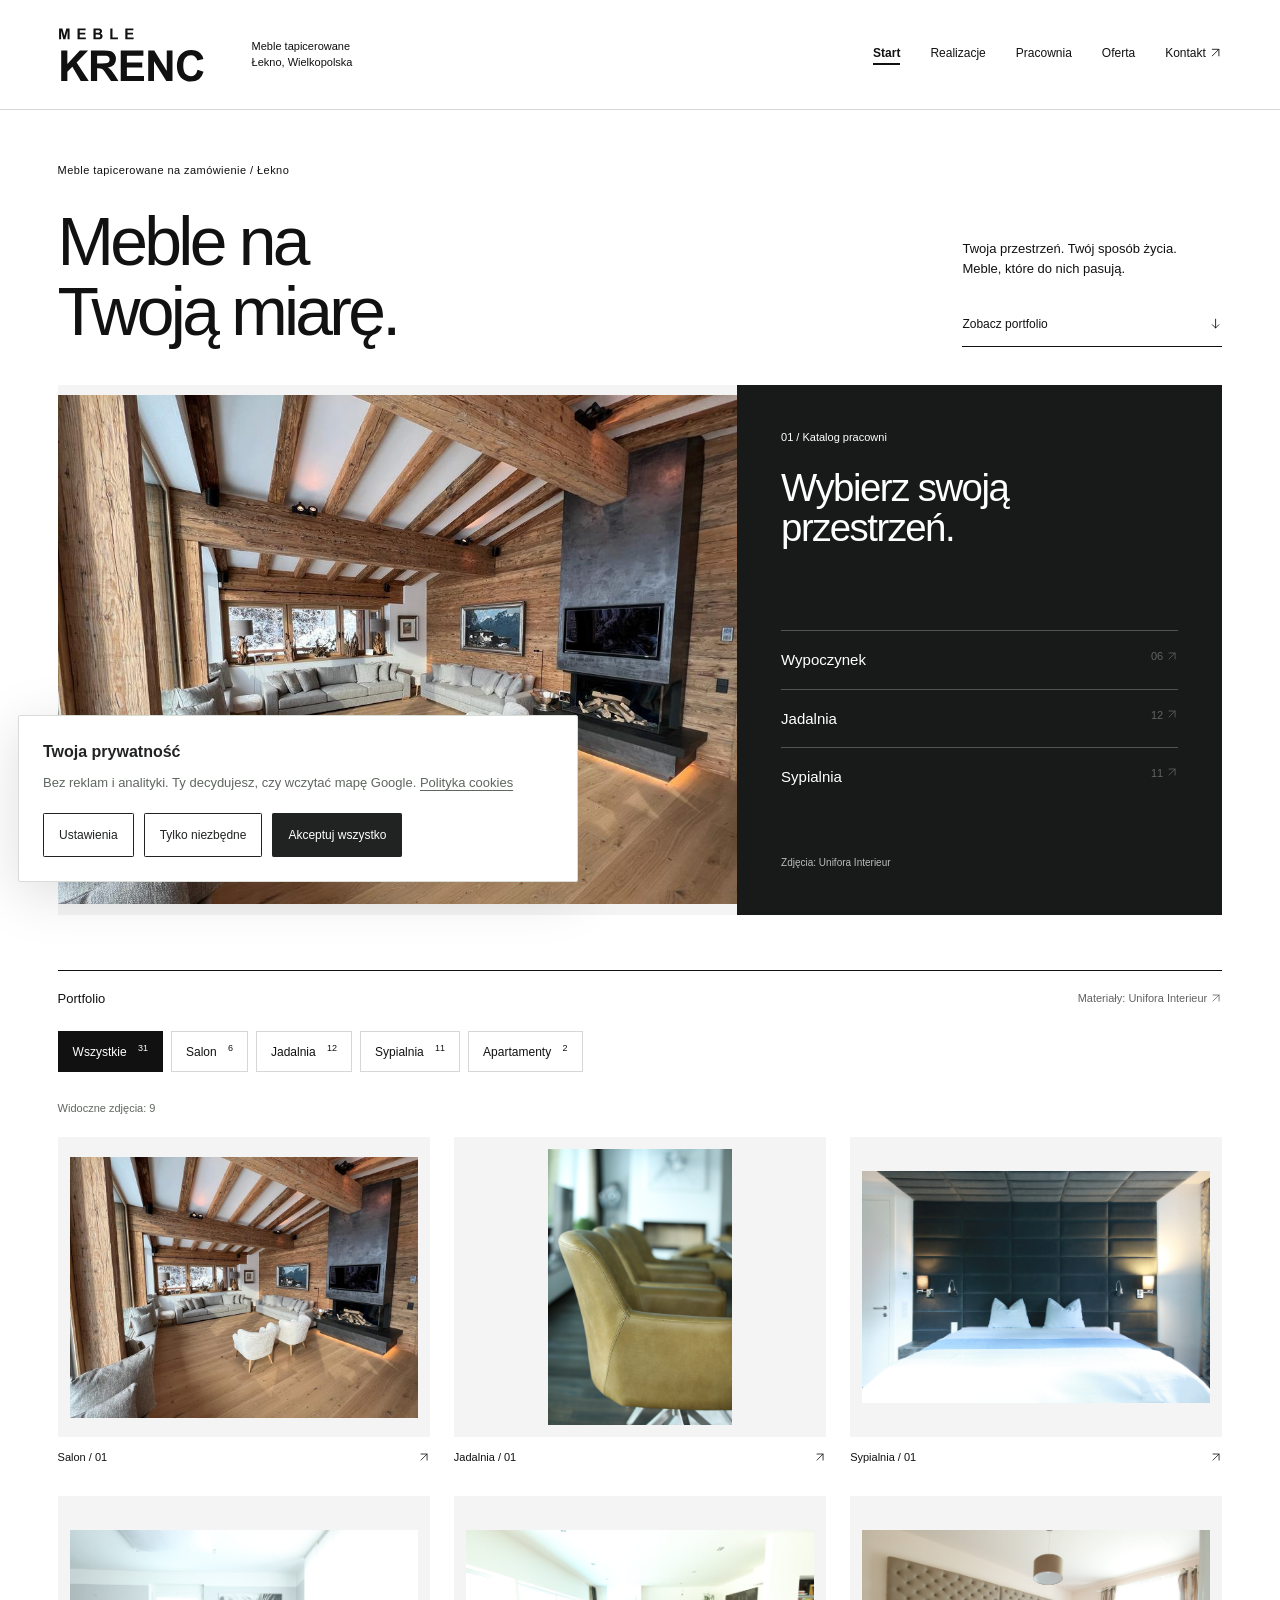
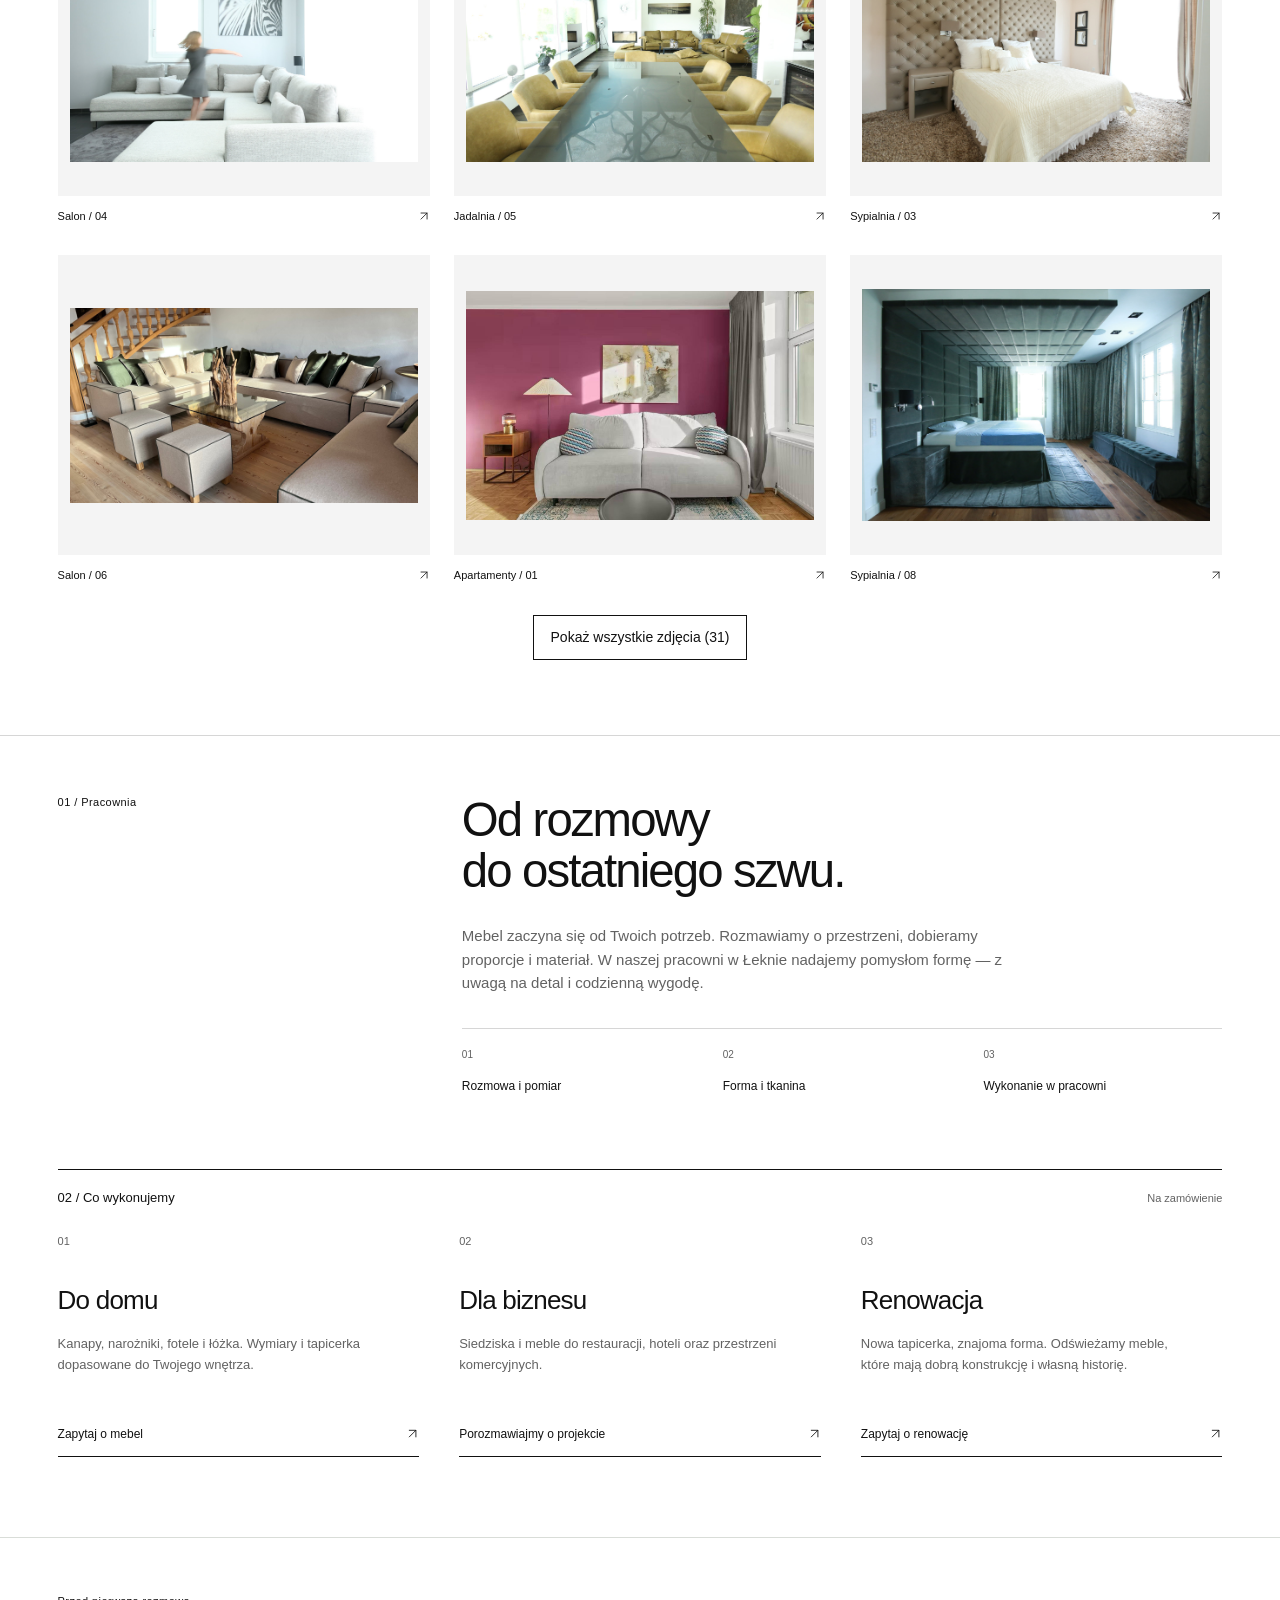
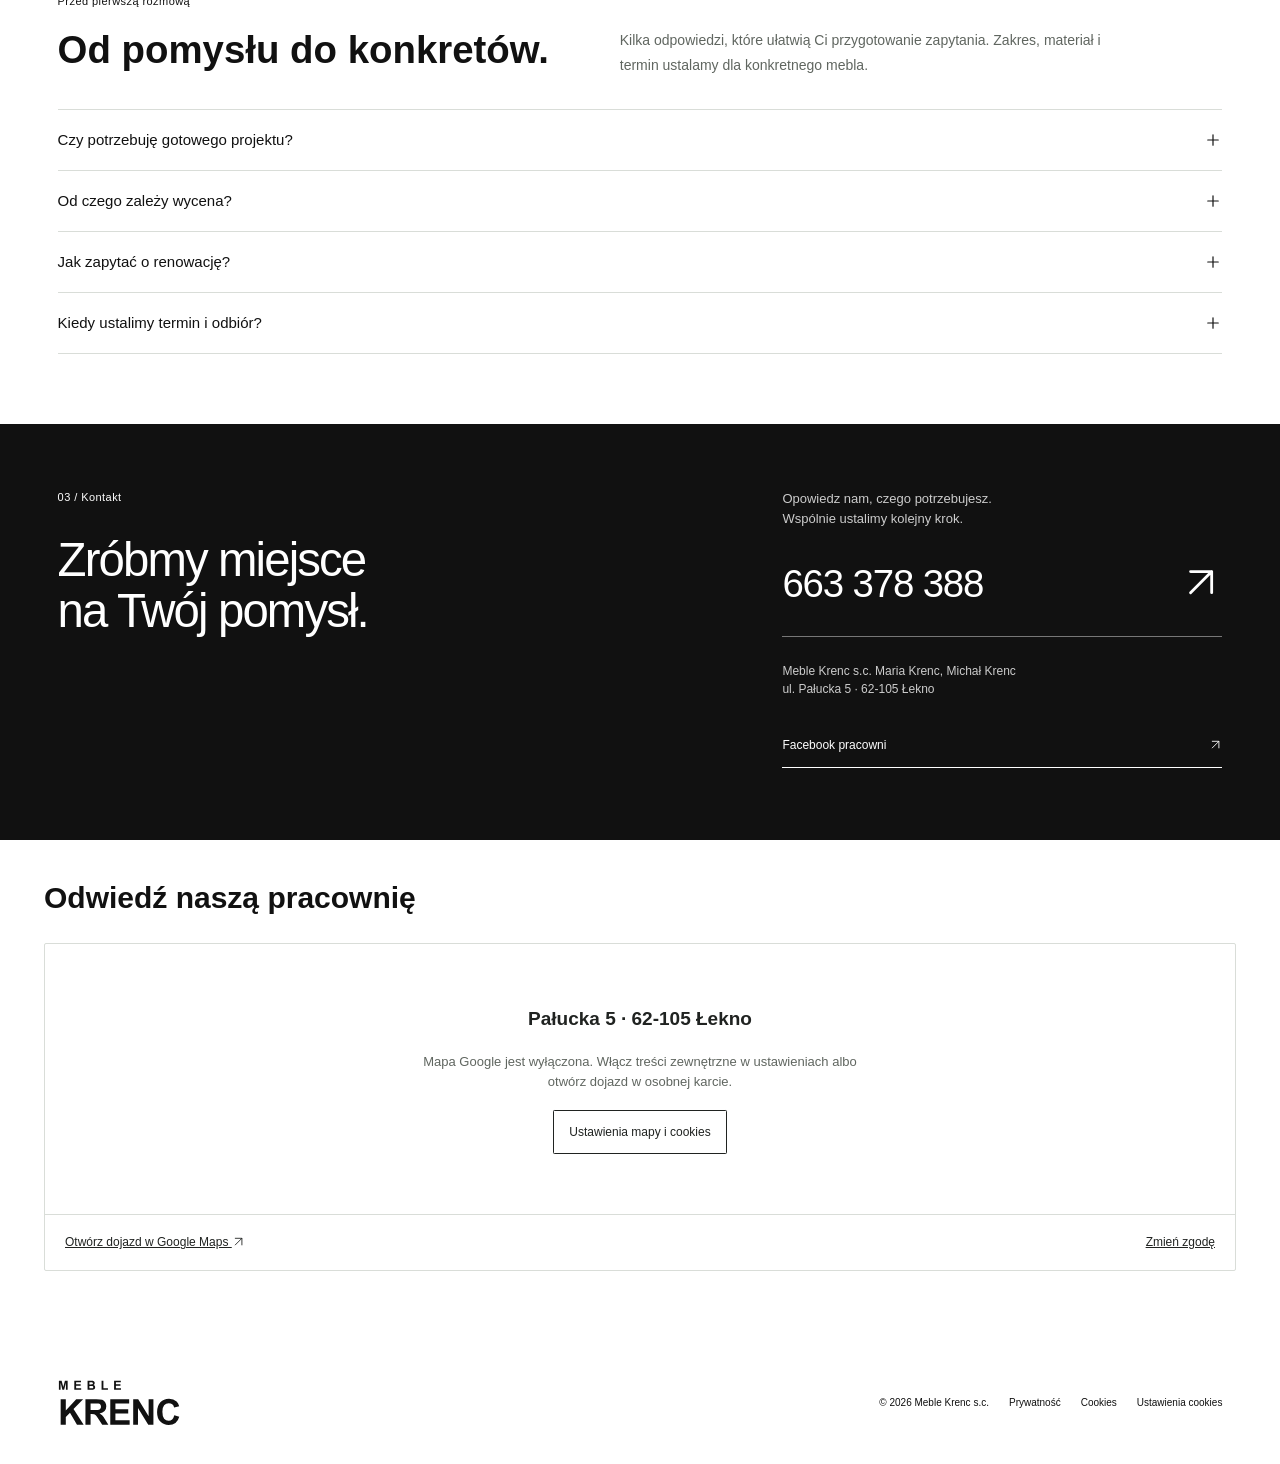
==== commit 64cd5871: "Polish navigation active states, mobile menus and practical project guidance" ====
--- a/index.html
+++ b/index.html
@@ -1,5 +1,5 @@
-<!doctype html><html lang="pl"><head><meta charset="utf-8"><meta name="viewport" content="width=device-width, initial-scale=1"><meta name="theme-color" content="#ffffff"><meta name="description" content="Meble Krenc — meble tapicerowane na zamówienie, Łekno. Poznaj portfolio i skontaktuj się z pracownią."><title>Meble na Twoją miarę — Meble Krenc</title><link rel="icon" href="assets/favicon.svg" type="image/svg+xml"><link rel="stylesheet" href="style.css?v=20260908-3"><script defer src="app.js?v=20260908-3"></script><link rel="stylesheet" href="components.css?v=20260908-3"><script defer src="privacy.js?v=20260908-3"></script></head><body data-proposal="gallery"><a class="skip" href="#main">Przejdź do treści</a>
-<header class="site-header"><a class="brand" href="index.html#start" aria-label="Meble Krenc — strona główna"><img src="assets/logo.svg?v=20260908-3" width="150" height="34" alt="MEBLE KRENC"></a><span class="header-note">Meble tapicerowane<br>Łekno, Wielkopolska</span><button class="menu" type="button" aria-expanded="false" aria-controls="site-nav">Menu <span aria-hidden="true"><svg class="ui-icon" viewBox="0 0 24 24" aria-hidden="true" focusable="false"><path d="M12 5v14M5 12h14"/></svg></span></button><nav class="site-nav" id="site-nav" aria-label="Nawigacja główna"><a href="index.html#realizacje">Realizacje</a><a href="index.html#pracownia">Pracownia</a><a href="index.html#oferta">Oferta</a><a href="index.html#kontakt">Kontakt <svg class="ui-icon" viewBox="0 0 24 24" aria-hidden="true" focusable="false"><path d="M6 18 18 6M6 6h12v12"/></svg></a></nav></header><main id="main">
+<!doctype html><html lang="pl"><head><meta charset="utf-8"><meta name="viewport" content="width=device-width, initial-scale=1"><meta name="theme-color" content="#ffffff"><meta name="description" content="Meble Krenc — meble tapicerowane na zamówienie, Łekno. Poznaj portfolio i skontaktuj się z pracownią."><title>Meble na Twoją miarę — Meble Krenc</title><link rel="icon" href="assets/favicon.svg" type="image/svg+xml"><link rel="stylesheet" href="style.css?v=20260908-4"><script defer src="app.js?v=20260908-4"></script><link rel="stylesheet" href="components.css?v=20260908-4"><script defer src="privacy.js?v=20260908-4"></script><link rel="stylesheet" href="refinements.css?v=20260908-4"><script defer src="navigation.js?v=20260908-4"></script></head><body data-proposal="gallery"><a class="skip" href="#main">Przejdź do treści</a>
+<header class="site-header"><a class="brand" href="index.html#start" aria-label="Meble Krenc — strona główna"><img src="assets/logo.svg?v=20260908-4" width="150" height="34" alt="MEBLE KRENC"></a><span class="header-note">Meble tapicerowane<br>Łekno, Wielkopolska</span><button class="menu" type="button" aria-expanded="false" aria-controls="site-nav">Menu <span aria-hidden="true"><svg class="ui-icon" viewBox="0 0 24 24" aria-hidden="true" focusable="false"><path d="M12 5v14M5 12h14"/></svg></span></button><nav class="site-nav" id="site-nav" aria-label="Nawigacja główna"><a href="index.html#start">Start</a><a href="index.html#realizacje">Realizacje</a><a href="index.html#pracownia">Pracownia</a><a href="index.html#oferta">Oferta</a><a href="index.html#kontakt">Kontakt <svg class="ui-icon" viewBox="0 0 24 24" aria-hidden="true" focusable="false"><path d="M6 18 18 6M6 6h12v12"/></svg></a></nav></header><main id="main">
 <section class="hero section" id="start"><p class="eyebrow">Meble tapicerowane na zamówienie / Łekno</p><div class="hero-line"><h1>Meble na<br>Twoją miarę.</h1><div class="hero-aside"><p>Twoja przestrzeń. Twój sposób życia.<br>Meble, które do nich pasują.</p><a class="text-link" href="#realizacje">Zobacz portfolio <span aria-hidden="true"><svg class="ui-icon" viewBox="0 0 24 24" aria-hidden="true" focusable="false"><path d="M12 4v16m-6-6 6 6 6-6"/></svg></span></a></div></div><figure class="hero-photo"><img src="assets/living-01.jpg" width="1024" height="768" alt="Jasne sofy i fotele w salonie z drewnianymi belkami" fetchpriority="high"><figcaption><div class="catalog-heading"><span>01 / Katalog pracowni</span><h2>Wybierz swoją<br>przestrzeń.</h2></div><div class="catalog-links"><a href="#realizacje" data-hero-filter="living">Wypoczynek <span>06 <svg class="ui-icon" viewBox="0 0 24 24" aria-hidden="true" focusable="false"><path d="M6 18 18 6M6 6h12v12"/></svg></span></a><a href="#realizacje" data-hero-filter="eating">Jadalnia <span>12 <svg class="ui-icon" viewBox="0 0 24 24" aria-hidden="true" focusable="false"><path d="M6 18 18 6M6 6h12v12"/></svg></span></a><a href="#realizacje" data-hero-filter="sleeping">Sypialnia <span>11 <svg class="ui-icon" viewBox="0 0 24 24" aria-hidden="true" focusable="false"><path d="M6 18 18 6M6 6h12v12"/></svg></span></a></div><span>Zdjęcia: Unifora Interieur</span></figcaption></figure></section>
 <section class="work section" id="realizacje"><div class="section-top"><h2>Portfolio</h2><span>Materiały: <a href="https://www.unifora.at" target="_blank" rel="noopener noreferrer">Unifora Interieur <svg class="ui-icon" viewBox="0 0 24 24" aria-hidden="true" focusable="false"><path d="M6 18 18 6M6 6h12v12"/></svg><span class="sr-only"> (nowa karta)</span></a></span></div><div class="filters" role="group" aria-label="Kategorie portfolio"><button data-filter="all" aria-pressed="true">Wszystkie <sup>31</sup></button><button data-filter="living" aria-pressed="false">Salon <sup>6</sup></button><button data-filter="eating" aria-pressed="false">Jadalnia <sup>12</sup></button><button data-filter="sleeping" aria-pressed="false">Sypialnia <sup>11</sup></button><button data-filter="apartments" aria-pressed="false">Apartamenty <sup>2</sup></button></div><p class="gallery-status" aria-live="polite">31 zdjęć</p><div class="work-grid"><a class="work-card" data-lightbox data-category="living" href="assets/living-01.jpg"><div class="work-image"><img src="assets/living-01.jpg" alt="Salon — ujęcie 01, Unifora Interieur" loading="lazy" width="600" height="450"></div><span class="work-caption"><span>Salon / 01</span><span aria-hidden="true"><svg class="ui-icon" viewBox="0 0 24 24" aria-hidden="true" focusable="false"><path d="M6 18 18 6M6 6h12v12"/></svg></span></span></a>
 <a class="work-card" data-lightbox data-category="living" href="assets/living-02.jpg"><div class="work-image"><img src="assets/living-02.jpg" alt="Salon — ujęcie 02, Unifora Interieur" loading="lazy" width="600" height="450"></div><span class="work-caption"><span>Salon / 02</span><span aria-hidden="true"><svg class="ui-icon" viewBox="0 0 24 24" aria-hidden="true" focusable="false"><path d="M6 18 18 6M6 6h12v12"/></svg></span></span></a>
@@ -34,6 +34,6 @@
 <a class="work-card" data-lightbox data-category="apartments" href="assets/apartments-02.jpg"><div class="work-image"><img src="assets/apartments-02.jpg" alt="Apartamenty — ujęcie 02, Unifora Interieur" loading="lazy" width="600" height="450"></div><span class="work-caption"><span>Apartamenty / 02</span><span aria-hidden="true"><svg class="ui-icon" viewBox="0 0 24 24" aria-hidden="true" focusable="false"><path d="M6 18 18 6M6 6h12v12"/></svg></span></span></a></div></section>
 <section class="atelier section" id="pracownia"><p class="eyebrow">01 / Pracownia</p><div><h2>Od rozmowy<br>do ostatniego szwu.</h2><p class="body-copy">Mebel zaczyna się od Twoich potrzeb. Rozmawiamy o przestrzeni, dobieramy proporcje i materiał. W naszej pracowni w Łeknie nadajemy pomysłom formę — z uwagą na detal i codzienną wygodę.</p><ol class="process"><li><span>01</span>Rozmowa i pomiar</li><li><span>02</span>Forma i tkanina</li><li><span>03</span>Wykonanie w pracowni</li></ol></div></section>
 <section class="offer section" id="oferta"><div class="section-top"><h2>02 / Co wykonujemy</h2><span>Na zamówienie</span></div><div class="offer-list"><article><span>01</span><h3>Do domu</h3><p>Kanapy, narożniki, fotele i łóżka. Wymiary i tapicerka dopasowane do Twojego wnętrza.</p><a class="text-link" href="#kontakt">Zapytaj o mebel <span aria-hidden="true"><svg class="ui-icon" viewBox="0 0 24 24" aria-hidden="true" focusable="false"><path d="M6 18 18 6M6 6h12v12"/></svg></span></a></article><article><span>02</span><h3>Dla biznesu</h3><p>Siedziska i meble do restauracji, hoteli oraz przestrzeni komercyjnych.</p><a class="text-link" href="#kontakt">Porozmawiajmy o projekcie <span aria-hidden="true"><svg class="ui-icon" viewBox="0 0 24 24" aria-hidden="true" focusable="false"><path d="M6 18 18 6M6 6h12v12"/></svg></span></a></article><article><span>03</span><h3>Renowacja</h3><p>Nowa tapicerka, znajoma forma. Odświeżamy meble, które mają dobrą konstrukcję i własną historię.</p><a class="text-link" href="#kontakt">Zapytaj o renowację <span aria-hidden="true"><svg class="ui-icon" viewBox="0 0 24 24" aria-hidden="true" focusable="false"><path d="M6 18 18 6M6 6h12v12"/></svg></span></a></article></div></section>
-<section class="contact section" id="kontakt"><div><p class="eyebrow">03 / Kontakt</p><h2>Zróbmy miejsce<br>na Twój pomysł.</h2></div><div class="contact-detail"><p>Opowiedz nam, czego potrzebujesz.<br>Wspólnie ustalimy kolejny krok.</p><a class="contact-phone" href="tel:+48663378388">663 378 388 <span aria-hidden="true"><svg class="ui-icon" viewBox="0 0 24 24" aria-hidden="true" focusable="false"><path d="M6 18 18 6M6 6h12v12"/></svg></span></a><address>Meble Krenc s.c. Maria Krenc, Michał Krenc<br>ul. Pałucka 5 · 62-105 Łekno</address><a class="text-link" href="https://www.facebook.com/MebleKrenc/" target="_blank" rel="noopener noreferrer">Facebook pracowni <span class="sr-only">(nowa karta)</span><span aria-hidden="true"><svg class="ui-icon" viewBox="0 0 24 24" aria-hidden="true" focusable="false"><path d="M6 18 18 6M6 6h12v12"/></svg></span></a></div></section><section class="mk-map-section" aria-labelledby="map-heading"><h2 id="map-heading">Odwiedź naszą pracownię</h2><div class="mk-map"><iframe title="Meble Krenc — Pałucka 5, Łekno" data-map-src="https://www.google.com/maps?q=Pa%C5%82ucka%205%2C%2062-105%20%C5%81ekno%2C%20Polska&amp;output=embed" loading="lazy" referrerpolicy="no-referrer" hidden></iframe><div class="mk-map-placeholder"><strong>Pałucka 5 · 62-105 Łekno</strong><p>Mapa Google jest wyłączona. Włącz treści zewnętrzne w ustawieniach albo otwórz dojazd w osobnej karcie.</p><button type="button" data-cookie-open>Ustawienia mapy i cookies</button></div><div class="mk-map-links"><a href="https://www.google.com/maps/search/?api=1&amp;query=Pa%C5%82ucka+5+62-105+%C5%81ekno" target="_blank" rel="noopener noreferrer">Otwórz dojazd w Google Maps <svg class="ui-icon" viewBox="0 0 24 24" aria-hidden="true" focusable="false"><path d="M6 18 18 6M6 6h12v12"/></svg></a><a href="ustawienia-cookies.html" data-cookie-open>Zmień zgodę</a></div></div></section></main><footer class="footer"><a class="brand" href="index.html#start"><img src="assets/logo.svg?v=20260908-3" width="150" height="34" alt="MEBLE KRENC — strona główna"></a><div class="footer-links"><span>© <span data-year>2026</span> Meble Krenc s.c.</span><a href="polityka-prywatnosci.html">Prywatność</a><a href="cookies.html">Cookies</a><a href="ustawienia-cookies.html" data-cookie-open>Ustawienia cookies</a></div></footer>
+<section class="mk-advice" aria-labelledby="faq-heading"><p class="eyebrow">Przed pierwszą rozmową</p><div class="mk-advice-heading"><h2 id="faq-heading">Od pomysłu do konkretów.</h2><p>Kilka odpowiedzi, które ułatwią Ci przygotowanie zapytania. Zakres, materiał i termin ustalamy dla konkretnego mebla.</p></div><div class="mk-faq"><details><summary>Czy potrzebuję gotowego projektu?<svg class="ui-icon" viewBox="0 0 24 24" aria-hidden="true" focusable="false"><path d="M12 5v14M5 12h14"/></svg></summary><p>Nie musisz zaczynać od dokumentacji. Na pierwszą rozmowę przygotuj zdjęcia wnętrza, orientacyjne wymiary i opis potrzeb. Szczegóły konstrukcji i wykończenia ustalimy z pracownią.</p></details><details><summary>Od czego zależy wycena?<svg class="ui-icon" viewBox="0 0 24 24" aria-hidden="true" focusable="false"><path d="M12 5v14M5 12h14"/></svg></summary><p>Od rodzaju i wymiarów mebla, konstrukcji, wybranej tkaniny, liczby sztuk oraz zakresu prac. Przy renowacji znaczenie ma również stan obecnego mebla. Konkretną wycenę przygotowujemy po omówieniu tych informacji.</p></details><details><summary>Jak zapytać o renowację?<svg class="ui-icon" viewBox="0 0 24 24" aria-hidden="true" focusable="false"><path d="M12 5v14M5 12h14"/></svg></summary><p>Pokaż cały mebel oraz zbliżenia miejsc wymagających naprawy. Dopisz wymiary i opisz, czy chodzi o wymianę obicia, poprawę wygody czy szerszy zakres prac. Zdjęcia ułatwią ocenę kolejnego kroku.</p></details><details><summary>Kiedy ustalimy termin i odbiór?<svg class="ui-icon" viewBox="0 0 24 24" aria-hidden="true" focusable="false"><path d="M12 5v14M5 12h14"/></svg></summary><p>Termin wykonania oraz sposób odbioru lub dostawy wymagają indywidualnego ustalenia z pracownią. Podaj oczekiwaną datę już przy pierwszym kontakcie, szczególnie przy wyposażaniu lokalu.</p></details></div></section><section class="contact section" id="kontakt"><div><p class="eyebrow">03 / Kontakt</p><h2>Zróbmy miejsce<br>na Twój pomysł.</h2></div><div class="contact-detail"><p>Opowiedz nam, czego potrzebujesz.<br>Wspólnie ustalimy kolejny krok.</p><a class="contact-phone" href="tel:+48663378388">663 378 388 <span aria-hidden="true"><svg class="ui-icon" viewBox="0 0 24 24" aria-hidden="true" focusable="false"><path d="M6 18 18 6M6 6h12v12"/></svg></span></a><address>Meble Krenc s.c. Maria Krenc, Michał Krenc<br>ul. Pałucka 5 · 62-105 Łekno</address><a class="text-link" href="https://www.facebook.com/MebleKrenc/" target="_blank" rel="noopener noreferrer">Facebook pracowni <span class="sr-only">(nowa karta)</span><span aria-hidden="true"><svg class="ui-icon" viewBox="0 0 24 24" aria-hidden="true" focusable="false"><path d="M6 18 18 6M6 6h12v12"/></svg></span></a></div></section><section class="mk-map-section" aria-labelledby="map-heading"><h2 id="map-heading">Odwiedź naszą pracownię</h2><div class="mk-map"><iframe title="Meble Krenc — Pałucka 5, Łekno" data-map-src="https://www.google.com/maps?q=Pa%C5%82ucka%205%2C%2062-105%20%C5%81ekno%2C%20Polska&amp;output=embed" loading="lazy" referrerpolicy="no-referrer" hidden></iframe><div class="mk-map-placeholder"><strong>Pałucka 5 · 62-105 Łekno</strong><p>Mapa Google jest wyłączona. Włącz treści zewnętrzne w ustawieniach albo otwórz dojazd w osobnej karcie.</p><button type="button" data-cookie-open>Ustawienia mapy i cookies</button></div><div class="mk-map-links"><a href="https://www.google.com/maps/search/?api=1&amp;query=Pa%C5%82ucka+5+62-105+%C5%81ekno" target="_blank" rel="noopener noreferrer">Otwórz dojazd w Google Maps <svg class="ui-icon" viewBox="0 0 24 24" aria-hidden="true" focusable="false"><path d="M6 18 18 6M6 6h12v12"/></svg></a><a href="ustawienia-cookies.html" data-cookie-open>Zmień zgodę</a></div></div></section></main><footer class="footer"><a class="brand" href="index.html#start"><img src="assets/logo.svg?v=20260908-4" width="150" height="34" alt="MEBLE KRENC — strona główna"></a><div class="footer-links"><span>© <span data-year>2026</span> Meble Krenc s.c.</span><a href="polityka-prywatnosci.html">Prywatność</a><a href="cookies.html">Cookies</a><a href="ustawienia-cookies.html" data-cookie-open>Ustawienia cookies</a></div></footer>
 <dialog class="lightbox" data-lightbox-root aria-labelledby="lightbox-title"><div class="lightbox-head"><h2 id="lightbox-title">Portfolio / Unifora Interieur</h2><button data-lightbox-close type="button" autofocus>Zamknij <svg class="ui-icon" viewBox="0 0 24 24" aria-hidden="true" focusable="false"><path d="m6 6 12 12M18 6 6 18"/></svg></button></div><div class="lightbox-media"><img data-lightbox-image alt=""></div><div class="lightbox-controls"><button data-lightbox-prev type="button" aria-label="Poprzednie zdjęcie"><svg class="ui-icon" viewBox="0 0 24 24" aria-hidden="true" focusable="false"><path d="M20 12H4m6-6-6 6 6 6"/></svg></button><p data-lightbox-caption aria-live="polite"></p><button data-lightbox-next type="button" aria-label="Następne zdjęcie"><svg class="ui-icon" viewBox="0 0 24 24" aria-hidden="true" focusable="false"><path d="M4 12h16m-6-6 6 6-6 6"/></svg></button></div></dialog>
 </body></html>
--- a/refinements.css
+++ b/refinements.css
@@ -0,0 +1,11 @@
+html{scroll-padding-top:calc(var(--navigation-height,100px) + 24px)}main [id]{scroll-margin-top:12px}
+header.site-header,header.header{position:sticky;top:0;z-index:30;width:100%;transition:box-shadow .2s;background:var(--consent-bg)}header.has-scrolled{box-shadow:0 5px 24px #00000010}body[data-proposal=editorial] header.header{background:#191c1ff7}body[data-proposal=boutique] header.site-header{background:#f7f6f2f7}
+header nav a{position:relative;text-underline-offset:6px;transition:color .18s,background .18s}header nav a:not(.nav-cta){border-bottom:2px solid transparent!important}header nav a.is-current:not(.nav-cta){border-bottom-color:currentColor!important;font-weight:600}header nav a:hover{text-decoration:none;background:color-mix(in srgb,currentColor 6%,transparent)}header nav a:focus-visible{outline:2px solid currentColor;outline-offset:5px}footer a[aria-current=page]{text-decoration:underline;text-underline-offset:5px;font-weight:600}
+.menu[aria-expanded=true] svg{transform:rotate(45deg)}.menu svg{transition:transform .2s}.menu-toggle[aria-expanded=true] .menu-icon{transform:rotate(-45deg);border-bottom:0;height:0}.menu-toggle[aria-expanded=true] .menu-icon::after{content:'';display:block;width:18px;border-top:1px solid;transform:rotate(90deg)}body.navigation-open{overflow:hidden}.mk-nav-backdrop{position:fixed;inset:0;z-index:25;background:#10151880;backdrop-filter:blur(3px);border:0;padding:0;border-radius:0;width:100%;height:100%;cursor:default}
+.mk-advice{max-width:1240px;margin:0 auto;padding:55px 40px 70px;border-top:1px solid var(--consent-line)}.mk-advice-heading{display:grid;grid-template-columns:1fr 1.2fr;gap:60px;align-items:start;margin-bottom:32px}.mk-advice h2{font-size:clamp(28px,3vw,42px);line-height:1.13;margin:0}.mk-advice-heading>p{font-size:14px;line-height:1.75;max-width:500px;color:var(--consent-muted);margin:0}.mk-checklist{display:grid;grid-template-columns:repeat(3,1fr);gap:26px;list-style:none;margin:30px 0 0;padding:0}.mk-checklist li{border-top:1px solid var(--consent-line);padding:24px 0}.mk-checklist span{font-size:10px;letter-spacing:.12em;color:var(--consent-muted)}.mk-checklist h3{font-size:20px;margin:16px 0 12px}.mk-checklist p{font-size:13px;line-height:1.7;color:var(--consent-muted);margin:0}.mk-faq{margin-top:30px}.mk-faq details{border-top:1px solid var(--consent-line)}.mk-faq details:last-child{border-bottom:1px solid var(--consent-line)}.mk-faq summary{min-height:60px;cursor:pointer;list-style:none;display:flex;align-items:center;justify-content:space-between;gap:20px;padding:18px 0;font-size:15px}.mk-faq summary::-webkit-details-marker{display:none}.mk-faq summary .ui-icon{width:18px;height:18px;transition:transform .2s}.mk-faq details[open] summary .ui-icon{transform:rotate(45deg)}.mk-faq details p{max-width:720px;color:var(--consent-muted);font-size:14px;line-height:1.8;margin:0;padding:0 0 24px}.mk-advice-link{display:inline-flex;align-items:center;gap:20px;padding:13px 0;border-bottom:1px solid currentColor;margin-top:20px;font-size:12px}.mk-advice-link:hover{text-decoration:none;gap:26px}.mk-advice .eyebrow{margin-bottom:18px}.mk-advice a:focus-visible,.mk-faq summary:focus-visible{outline:2px solid currentColor;outline-offset:5px}
+body[data-proposal=boutique] .mk-checklist li{background:#edf0e8;border:0;border-radius:14px;padding:26px}body[data-proposal=gallery] .mk-advice{max-width:1600px;padding-left:clamp(20px,4.5vw,72px);padding-right:clamp(20px,4.5vw,72px)}.gallery-status{font-size:11px;color:var(--consent-muted);margin-bottom:20px}a,button,summary{-webkit-tap-highlight-color:transparent}
+@media(max-width:700px){.mk-advice{padding:40px 20px!important}.mk-advice-heading{grid-template-columns:1fr;gap:20px}.mk-checklist{grid-template-columns:1fr;gap:0}.mk-checklist li{padding:22px 0}.mk-checklist h3{margin-top:10px}body[data-proposal=boutique] .mk-checklist{gap:12px}.mk-faq summary{font-size:14px}.mk-faq details p{font-size:13px}body[data-proposal=boutique] header nav{position:absolute;top:100%;left:0;right:0;margin:0;padding:12px 20px 22px;background:var(--consent-bg);border-bottom:1px solid var(--consent-line);max-height:calc(100dvh - var(--navigation-height));overflow:auto}body[data-proposal=boutique] header nav a{padding:16px 12px}body[data-proposal=boutique] header nav a.is-current{background:#e8ede3;border-color:transparent!important;border-radius:8px}}
+@media(max-width:680px){body[data-proposal=gallery] header nav{position:absolute;top:100%;left:0;right:0;margin:0;padding:12px 20px 22px;background:#fff;border-bottom:1px solid #ddd;max-height:calc(100dvh - var(--navigation-height));overflow:auto}body[data-proposal=gallery] header nav a{padding:16px 12px}body[data-proposal=gallery] header nav a.is-current{background:#171a18;color:#fff;border-color:transparent!important}}
+@media(max-width:640px){body[data-proposal=editorial] header nav{position:absolute;inset:auto 0 auto 0;top:100%;margin:0;padding:12px 20px 22px;background:#22282c;border-bottom:1px solid #4d565e;max-height:calc(100dvh - var(--navigation-height));overflow:auto}body[data-proposal=editorial] header nav a{padding:16px 12px}body[data-proposal=editorial] header nav a.is-current{background:#35404a;border-color:transparent!important;border-radius:6px}}
+body[data-proposal=editorial] .menu svg{width:22px;height:22px;transform:none}@media(max-width:680px){body[data-proposal=gallery] header nav a{font-size:16px}}@media(max-width:700px){body[data-proposal=boutique] header nav a{font-size:14px}}
+@media(prefers-reduced-motion:reduce){header.site-header,header.header,header nav a,.menu svg,.mk-faq summary .ui-icon{transition:none}}
